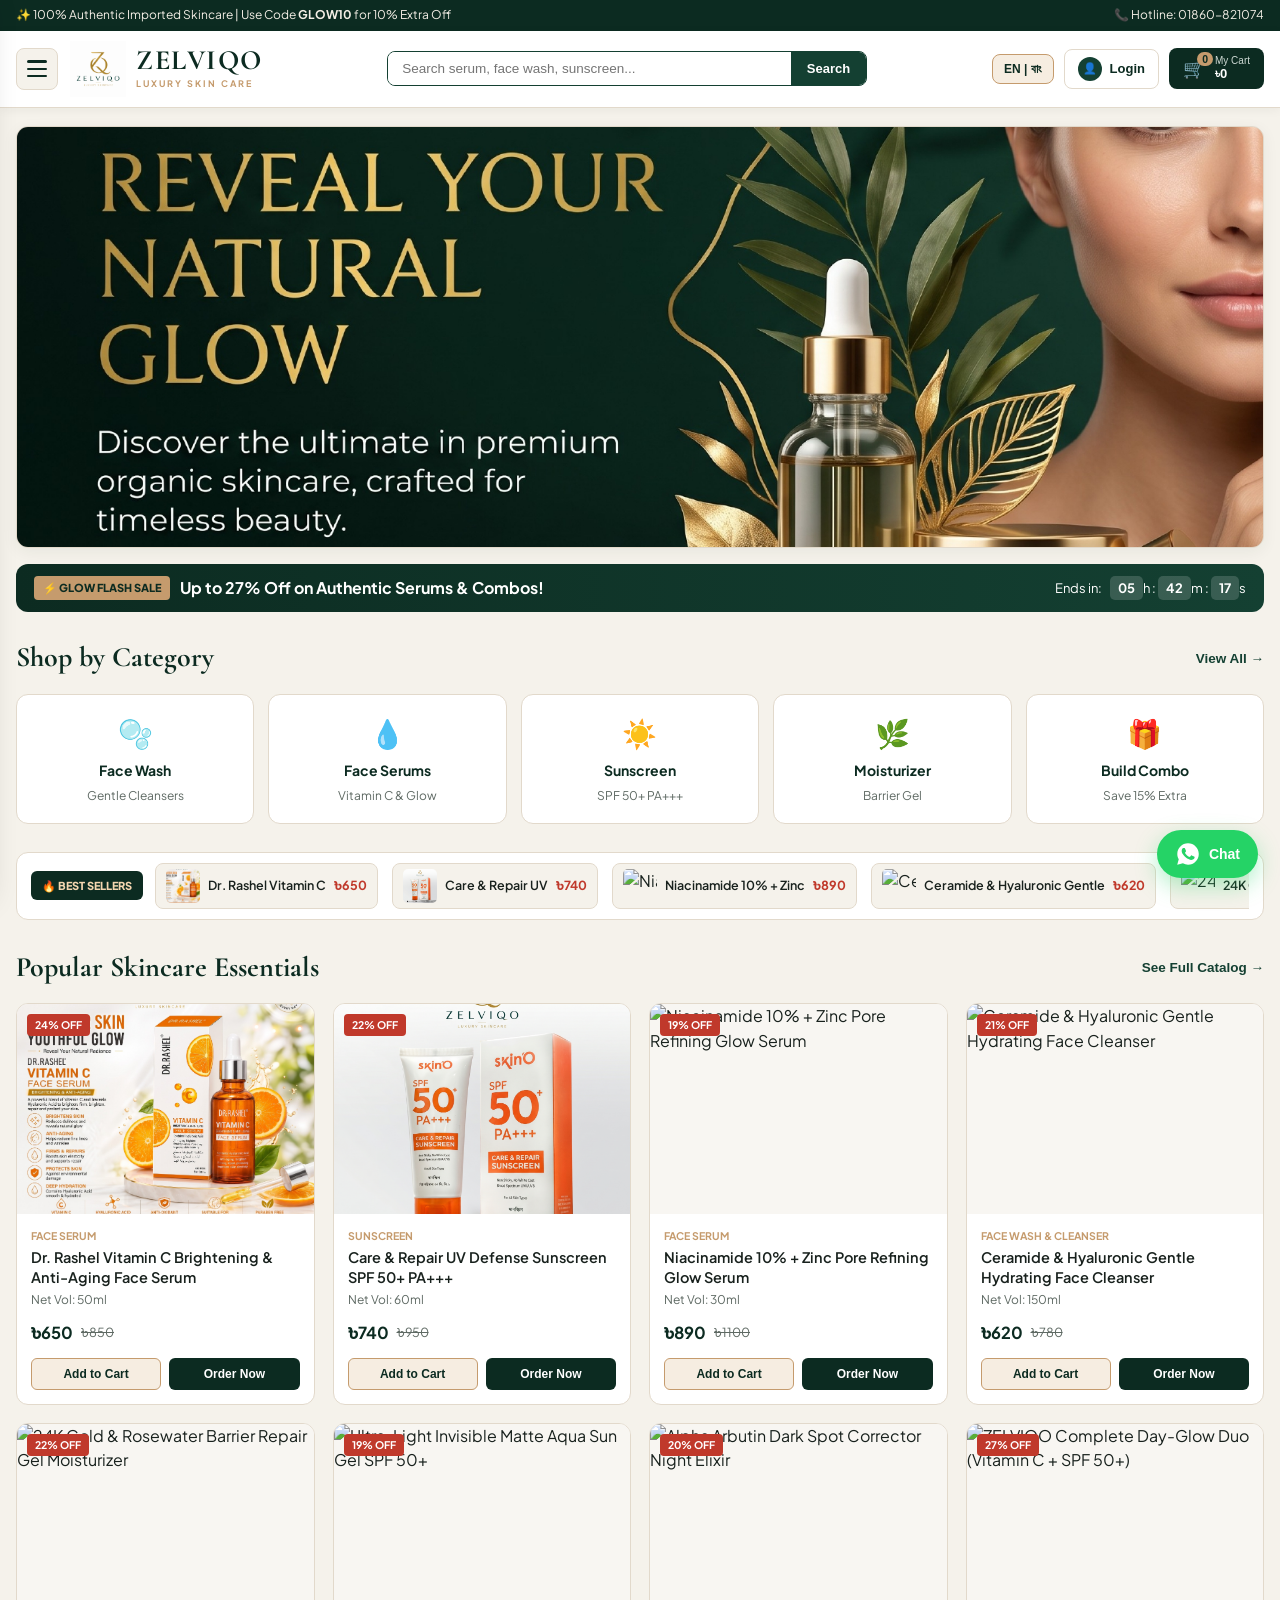
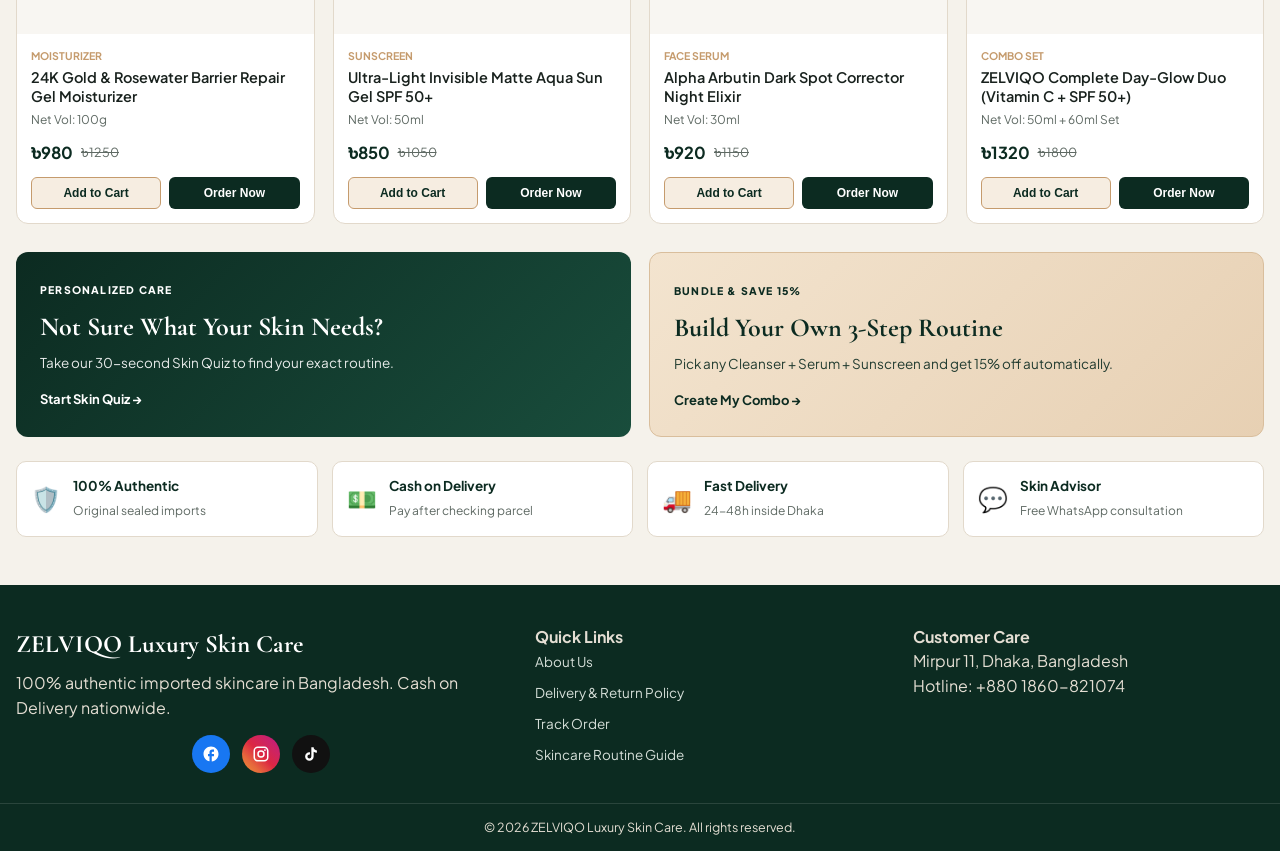
==== index.html @ b74c0030 "Update print statement from 'Hello' to 'Goodbye'" ====
<!DOCTYPE html>
<html lang="en">
<head>
  <meta charset="UTF-8" />
  <meta name="viewport" content="width=device-width, initial-scale=1.0" />
  <title>ZELVIQO Luxury Skin Care | Authentic Imported Skincare in Bangladesh</title>
  <link rel="preconnect" href="https://fonts.googleapis.com" />
  <link rel="preconnect" href="https://fonts.gstatic.com" crossorigin />
  <link href="https://fonts.googleapis.com/css2?family=Cormorant+Garamond:wght@600;700&family=Hind+Siliguri:wght@400;500;600;700&family=Plus+Jakarta+Sans:wght@400;500;600;700&display=swap" rel="stylesheet" />
  <link rel="stylesheet" href="style.css" />
</head>
<body>

  <!-- Top Utility Bar -->
  <div class="top-notice">
    <div class="container notice-flex">
      <span data-i18n="topNotice">✨ 100% Authentic Imported Skincare | Use Code <strong>GLOW10</strong> for 10% Extra Off</span>
      <span class="hide-mobile">📞 Hotline: 01860-821074</span>
    </div>
  </div>

  <!-- Sticky Header -->
  <header class="site-header">
    <div class="container header-inner">
      <div class="header-left-group">
        <!-- 3-Line Menu Trigger -->
        <button type="button" class="hamburger-btn" id="openMenuBtn" aria-label="Open Navigation Menu">
          <span></span>
          <span></span>
          <span></span>
        </button>

        <!-- Brand Logo -->
        <a href="#home" class="brand-logo" onclick="navigateTo('home')">
          <img src="logo.png" alt="ZELVIQO Logo" onerror="this.style.display='none'" />
          <div class="brand-text">
            <span class="brand-title">ZELVIQO</span>
            <span class="brand-sub">LUXURY SKIN CARE</span>
          </div>
        </a>
      </div>

      <!-- Smart Search Box -->
      <div class="search-wrapper">
        <div class="search-box">
          <input type="text" id="searchInput" placeholder="Search serum, face wash, sunscreen..." autocomplete="off" />
          <button type="button" id="searchBtn" data-i18n="searchBtn">Search</button>
        </div>
        <div class="search-dropdown" id="searchDropdown"></div>
      </div>

      <!-- Header Right Actions -->
      <div class="header-actions">
        <!-- Language Switcher (EN | বাং) -->
        <button type="button" class="lang-switch-btn" id="langToggleBtn" onclick="toggleLanguage()" title="Switch Language">
          <span id="langLabel">EN | বাং</span>
        </button>

        <!-- Member Account Button -->
        <button type="button" class="account-trigger hide-mobile" onclick="navigateTo('profile')">
          <span class="user-avatar" id="headerUserAvatar">👤</span>
          <span id="headerUserName">Login</span>
        </button>

        <!-- Professional My Cart Button -->
        <button type="button" class="bag-summary-btn" id="openCartBtn">
          <div class="bag-icon-wrap">
            <span>🛒</span>
            <span class="cart-badge" id="cartCount">0</span>
          </div>
          <div class="bag-price-wrap hide-mobile">
            <small data-i18n="myCart">My Cart</small>
            <strong id="headerBagTotal">৳0</strong>
          </div>
        </button>
      </div>
    </div>
  </header>

  <!-- Slide-Out 3-Line Navigation Drawer -->
  <div class="drawer-backdrop" id="menuBackdrop"></div>
  <aside class="nav-drawer" id="navDrawer" aria-hidden="true">
    <div class="nav-drawer-header">
      <div class="drawer-brand-info">
        <strong>ZELVIQO</strong>
        <small>LUXURY SKIN CARE</small>
      </div>
      <button type="button" class="close-btn" id="closeMenuBtn">&times;</button>
    </div>

    <div class="nav-drawer-body">
      <div class="drawer-section-label" data-i18n="menuMain">EXPLORE STORE</div>
      <ul class="drawer-nav-list">
        <li><button type="button" class="drawer-link active" data-nav="home" onclick="navigateTo('home')" data-i18n="navHome">🏠 Home</button></li>
        <li><button type="button" class="drawer-link" data-nav="all-products" onclick="navigateTo('category', 'all')" data-i18n="navAll">✨ All Skincare Products</button></li>
        <li><button type="button" class="drawer-link" data-nav="builder" onclick="navigateTo('builder')" data-i18n="navBuilder">🎁 Build Your Combo (15% Off)</button></li>
        <li><button type="button" class="drawer-link" data-nav="quiz" onclick="navigateTo('quiz')" data-i18n="navQuiz">🔬 Skin Type Quiz</button></li>
        <li><button type="button" class="drawer-link" data-nav="guide" onclick="navigateTo('guide')" data-i18n="navGuide">📖 Skincare Routine Guide</button></li>
      </ul>

      <div class="drawer-section-label" data-i18n="menuCats">SKINCARE CATEGORIES</div>
      <ul class="drawer-nav-list">
        <li><button type="button" class="drawer-link" data-nav="cleanser" onclick="navigateTo('category', 'cleanser')">🫧 Face Wash &amp; Cleanser</button></li>
        <li><button type="button" class="drawer-link" data-nav="serum" onclick="navigateTo('category', 'serum')">💧 Face Serums &amp; Treatments</button></li>
        <li><button type="button" class="drawer-link" data-nav="sunscreen" onclick="navigateTo('category', 'sunscreen')">☀️ Sunscreen SPF 50+ PA+++</button></li>
        <li><button type="button" class="drawer-link" data-nav="moisturizer" onclick="navigateTo('category', 'moisturizer')">🌿 Moisturizer &amp; Night Gel</button></li>
        <li><button type="button" class="drawer-link" data-nav="combo" onclick="navigateTo('category', 'combo')">🎀 Curated Combo Sets</button></li>
      </ul>

      <div class="drawer-section-label" data-i18n="menuSupport">PAGES &amp; SUPPORT</div>
      <ul class="drawer-nav-list">
        <li><button type="button" class="drawer-link" data-nav="profile" onclick="navigateTo('profile')" data-i18n="navProfile">👤 My Profile &amp; Orders</button></li>
        <li><button type="button" class="drawer-link" data-nav="track" onclick="navigateTo('track')" data-i18n="navTrack">🚚 Track Your Order</button></li>
        <li><button type="button" class="drawer-link" data-nav="about" onclick="navigateTo('about')" data-i18n="navAbout">🏛️ About Us</button></li>
        <li><button type="button" class="drawer-link" data-nav="policy" onclick="navigateTo('policy')" data-i18n="navPolicy">🛡️ Delivery &amp; Return Policy</button></li>
        <li><button type="button" class="drawer-link" data-nav="contact" onclick="navigateTo('contact')" data-i18n="navContact">📞 Contact Us</button></li>
      </ul>

      <!-- Official Social Media Links inside Drawer -->
      <div class="drawer-social-box">
        <span>Follow ZELVIQO</span>
        <div class="social-icon-row">
          <a href="https://www.facebook.com/" target="_blank" rel="noopener" aria-label="Facebook" class="soc-btn fb">
            <svg viewBox="0 0 24 24" width="18" height="18" fill="currentColor"><path d="M22 12c0-5.52-4.48-10-10-10S2 6.48 2 12c0 4.84 3.44 8.87 8 9.8V15H8v-3h2V9.5C10 7.57 11.57 6 13.5 6H16v3h-2c-.55 0-1 .45-1 1v2h3v3h-3v6.95c5.05-.5 9-4.76 9-9.95z"/></svg>
          </a>
          <a href="https://www.instagram.com/" target="_blank" rel="noopener" aria-label="Instagram" class="soc-btn ig">
            <svg viewBox="0 0 24 24" width="18" height="18" fill="currentColor"><path d="M7.8 2h8.4C19.4 2 22 4.6 22 7.8v8.4a5.8 5.8 0 0 1-5.8 5.8H7.8C4.6 22 2 19.4 2 16.2V7.8A5.8 5.8 0 0 1 7.8 2m-.2 2A3.6 3.6 0 0 0 4 7.6v8.8C4 18.39 5.61 20 7.6 20h8.8a3.6 3.6 0 0 0 3.6-3.6V7.6C20 5.61 18.39 4 16.4 4H7.6m9.65 1.5a1.25 1.25 0 0 1 1.25 1.25A1.25 1.25 0 0 1 17.25 8 1.25 1.25 0 0 1 16 6.75a1.25 1.25 0 0 1 1.25-1.25M12 7a5 5 0 0 1 5 5 5 5 0 0 1-5 5 5 5 0 0 1-5-5 5 5 0 0 1 5-5m0 2a3 3 0 0 0-3 3 3 3 0 0 0 3 3 3 3 0 0 0 3-3 3 3 0 0 0-3-3z"/></svg>
          </a>
          <a href="https://www.tiktok.com/" target="_blank" rel="noopener" aria-label="TikTok" class="soc-btn tt">
            <svg viewBox="0 0 24 24" width="18" height="18" fill="currentColor"><path d="M16.6 5.82s.51.5 0 0A4.278 4.278 0 0 1 15.54 3h-3.09v12.4a2.592 2.592 0 0 1-2.59 2.5c-1.42 0-2.6-1.16-2.6-2.6 0-1.72 1.66-3.01 3.37-2.48V9.66c-3.45-.46-6.47 2.22-6.47 5.64 0 3.33 2.76 5.7 5.69 5.7 3.14 0 5.69-2.55 5.69-5.7V9.01a7.35 7.35 0 0 0 4.3 1.38V7.3s-1.88.09-3.24-1.48z"/></svg>
          </a>
        </div>
      </div>
    </div>
  </aside>

  <!-- ==================== PAGE 1: HOME VIEW ==================== -->
  <div id="page-home" class="page-view active">
    <div class="container home-container">

      <!-- 100% Clean Hero Banner (No Text Overlay on Image) -->
      <section class="clean-hero-banner" onclick="navigateTo('category', 'all')" title="Click to Explore Collection">
        <img src="hero-banner.jpg" alt="ZELVIQO Luxury Skin Care Banner" />
      </section>

      <!-- Flash Sale Countdown Strip -->
      <section class="flash-sale-bar">
        <div class="flash-left">
          <span class="flash-badge">⚡ GLOW FLASH SALE</span>
          <strong data-i18n="flashText">Up to 27% Off on Authentic Serums &amp; Combos!</strong>
        </div>
        <div class="flash-timer">
          <span data-i18n="endsIn">Ends in:</span>
          <div class="timer-boxes">
            <span id="timerHours">05</span>h :
            <span id="timerMins">42</span>m :
            <span id="timerSecs">19</span>s
          </div>
        </div>
      </section>

      <!-- Visual Category Cards -->
      <section class="section-block">
        <div class="section-row-head">
          <h2 data-i18n="shopByCat">Shop by Category</h2>
          <button type="button" class="text-link-btn" onclick="navigateTo('category', 'all')" data-i18n="viewAll">View All &rarr;</button>
        </div>
        <div class="visual-cat-grid">
          <div class="v-cat-card" onclick="navigateTo('category', 'cleanser')">
            <div class="v-cat-icon">🫧</div>
            <strong>Face Wash</strong>
            <span>Gentle Cleansers</span>
          </div>
          <div class="v-cat-card" onclick="navigateTo('category', 'serum')">
            <div class="v-cat-icon">💧</div>
            <strong>Face Serums</strong>
            <span>Vitamin C &amp; Glow</span>
          </div>
          <div class="v-cat-card" onclick="navigateTo('category', 'sunscreen')">
            <div class="v-cat-icon">☀️</div>
            <strong>Sunscreen</strong>
            <span>SPF 50+ PA+++</span>
          </div>
          <div class="v-cat-card" onclick="navigateTo('category', 'moisturizer')">
            <div class="v-cat-icon">🌿</div>
            <strong>Moisturizer</strong>
            <span>Barrier Gel</span>
          </div>
          <div class="v-cat-card" onclick="navigateTo('builder')">
            <div class="v-cat-icon">🎁</div>
            <strong>Build Combo</strong>
            <span>Save 15% Extra</span>
          </div>
        </div>
      </section>

      <!-- Auto-Moving Trending Showcase -->
      <section class="trending-strip">
        <div class="trending-label">🔥 BEST SELLERS</div>
        <div class="marquee-wrapper">
          <div class="marquee-track" id="movingProductTrack"></div>
        </div>
      </section>

      <!-- Featured Products Grid -->
      <section class="section-block">
        <div class="section-row-head">
          <h2 data-i18n="popularTitle">Popular Skincare Essentials</h2>
          <button type="button" class="text-link-btn" onclick="navigateTo('category', 'all')" data-i18n="seeFullCatalog">See Full Catalog &rarr;</button>
        </div>
        <div class="product-grid" id="homeProductGrid"></div>
      </section>

      <!-- Interactive Routine & Quiz Promo Banners -->
      <section class="dual-feature-grid">
        <div class="feature-promo-card fp-emerald" onclick="navigateTo('quiz')">
          <span class="fp-tag">PERSONALIZED CARE</span>
          <h3>Not Sure What Your Skin Needs?</h3>
          <p>Take our 30-second Skin Quiz to find your exact routine.</p>
          <span class="fp-cta">Start Skin Quiz &rarr;</span>
        </div>
        <div class="feature-promo-card fp-gold" onclick="navigateTo('builder')">
          <span class="fp-tag">BUNDLE &amp; SAVE 15%</span>
          <h3>Build Your Own 3-Step Routine</h3>
          <p>Pick any Cleanser + Serum + Sunscreen and get 15% off automatically.</p>
          <span class="fp-cta">Create My Combo &rarr;</span>
        </div>
      </section>

      <!-- Trust Badges -->
      <section class="trust-strip-cards">
        <div class="trust-box">
          <span>🛡️</span>
          <div>
            <strong>100% Authentic</strong>
            <small>Original sealed imports</small>
          </div>
        </div>
        <div class="trust-box">
          <span>💵</span>
          <div>
            <strong>Cash on Delivery</strong>
            <small>Pay after checking parcel</small>
          </div>
        </div>
        <div class="trust-box">
          <span>🚚</span>
          <div>
            <strong>Fast Delivery</strong>
            <small>24-48h inside Dhaka</small>
          </div>
        </div>
        <div class="trust-box">
          <span>💬</span>
          <div>
            <strong>Skin Advisor</strong>
            <small>Free WhatsApp consultation</small>
          </div>
        </div>
      </section>

    </div>
  </div>

  <!-- ==================== PAGE 2: DEDICATED CATEGORY / SHOP PAGE ==================== -->
  <div id="page-category" class="page-view">
    <div class="container page-container">
      <div class="breadcrumb-bar">
        <button type="button" onclick="navigateTo('home')">Home</button>
        <span>/</span>
        <strong id="catBreadcrumbName">All Products</strong>
      </div>

      <div class="category-page-banner">
        <div>
          <span class="hero-pill">ZELVIQO COLLECTION</span>
          <h1 id="catPageTitle">All Skincare Products</h1>
          <p id="catPageDesc">Explore 100% authentic imported skincare curated for your daily routine.</p>
        </div>
        <div class="sort-box">
          <select id="catSortSelect" onchange="renderCategoryPageProducts()">
            <option value="featured">Sort: Featured</option>
            <option value="low-high">Price: Low to High</option>
            <option value="high-low">Price: High to Low</option>
          </select>
        </div>
      </div>

      <div class="cat-switch-strip">
        <button type="button" class="c-tab" data-cat="all" onclick="navigateTo('category', 'all')">All Products</button>
        <button type="button" class="c-tab" data-cat="cleanser" onclick="navigateTo('category', 'cleanser')">Face Wash &amp; Cleanser</button>
        <button type="button" class="c-tab" data-cat="serum" onclick="navigateTo('category', 'serum')">Face Serums</button>
        <button type="button" class="c-tab" data-cat="sunscreen" onclick="navigateTo('category', 'sunscreen')">Sunscreen SPF 50+</button>
        <button type="button" class="c-tab" data-cat="moisturizer" onclick="navigateTo('category', 'moisturizer')">Moisturizer</button>
        <button type="button" class="c-tab" data-cat="combo" onclick="navigateTo('category', 'combo')">Combo Sets</button>
      </div>

      <div class="product-grid" id="categoryProductGrid"></div>
    </div>
  </div>

  <!-- ==================== PAGE 3: FULL PRODUCT DETAIL & REVIEWS PAGE ==================== -->
  <div id="page-product" class="page-view">
    <div class="container page-container">
      <div class="breadcrumb-bar">
        <button type="button" onclick="navigateTo('home')">Home</button>
        <span>/</span>
        <button type="button" id="prodBreadcrumbCat">Category</button>
        <span>/</span>
        <strong id="prodBreadcrumbTitle">Product Details</strong>
      </div>

      <div id="fullProductDetailContainer"></div>
    </div>
  </div>

  <!-- ==================== PAGE 4: BUILD YOUR OWN COMBO (15% OFF) ==================== -->
  <div id="page-builder" class="page-view">
    <div class="container page-container">
      <div class="breadcrumb-bar">
        <button type="button" onclick="navigateTo('home')">Home</button>
        <span>/</span>
        <strong>Build Your Own Combo</strong>
      </div>

      <div class="page-card-box">
        <span class="hero-pill" style="color:var(--gold-accent);">BUNDLE &amp; SAVE 15%</span>
        <h1 style="font-family:'Cormorant Garamond', serif; font-size:34px; color:var(--emerald-dark); margin-bottom:6px;">Build Your Custom 3-Step Skincare Combo</h1>
        <p style="font-size:14px; color:var(--text-muted); margin-bottom:22px;">Select 1 Cleanser + 1 Serum + 1 Sunscreen below and get an instant <strong>15% Bundle Discount</strong>!</p>

        <div class="builder-grid">
          <div class="builder-step">
            <label>Step 1: Choose Face Wash / Cleanser</label>
            <select id="buildStep1" onchange="calculateCustomCombo()"></select>
          </div>
          <div class="builder-step">
            <label>Step 2: Choose Targeted Serum</label>
            <select id="buildStep2" onchange="calculateCustomCombo()"></select>
          </div>
          <div class="builder-step">
            <label>Step 3: Choose Sunscreen SPF 50+</label>
            <select id="buildStep3" onchange="calculateCustomCombo()"></select>
          </div>
        </div>

        <div class="builder-summary-bar">
          <div>
            <span>Regular Total: <del id="comboRegPrice">৳0</del></span>
            <h3 style="color:var(--emerald-dark); font-size:24px;">Combo Offer Price (15% OFF): <strong id="comboOfferPrice">৳0</strong></h3>
          </div>
          <button type="button" class="btn-primary" onclick="addCustomComboToCart()">Add All 3 to My Cart &rarr;</button>
        </div>
      </div>
    </div>
  </div>

  <!-- ==================== PAGE 5: SKIN TYPE QUIZ PAGE ==================== -->
  <div id="page-quiz" class="page-view">
    <div class="container page-container narrow-page">
      <div class="breadcrumb-bar">
        <button type="button" onclick="navigateTo('home')">Home</button>
        <span>/</span>
        <strong>Skin Type Quiz</strong>
      </div>

      <div class="page-card-box">
        <span class="hero-pill" style="color:var(--gold-accent);">FREE SKIN CONSULTATION</span>
        <h1 style="font-family:'Cormorant Garamond', serif; font-size:32px; color:var(--emerald-dark); margin-bottom:8px;">Find Your Ideal Skincare Routine</h1>
        <p style="font-size:14px; color:var(--text-muted); margin-bottom:18px;">Answer 2 quick questions to see dermatologist-inspired recommendations for your skin.</p>

        <div class="form-group">
          <label>1. What is your skin type?</label>
          <select id="quizSkinType">
            <option value="oily">Oily / Shiny T-Zone</option>
            <option value="dry">Dry / Flaky / Tight</option>
            <option value="combination">Combination / Normal</option>
            <option value="sensitive">Sensitive / Easily Irritated</option>
          </select>
        </div>

        <div class="form-group">
          <label>2. What is your main skin concern?</label>
          <select id="quizConcern">
            <option value="brightening">Dullness &amp; Uneven Skin Tone</option>
            <option value="acne">Acne, Pimples &amp; Large Pores</option>
            <option value="darkspot">Dark Spots &amp; Sun Tan</option>
            <option value="hydration">Dehydration &amp; Damaged Barrier</option>
          </select>
        </div>

        <button type="button" class="btn-primary full-width" onclick="generateQuizResult()">Show My Recommended Products</button>

        <div id="quizResultsArea" style="margin-top:24px;"></div>
      </div>
    </div>
  </div>

  <!-- ==================== PAGE 6: SKINCARE ROUTINE GUIDE PAGE ==================== -->
  <div id="page-guide" class="page-view">
    <div class="container page-container narrow-page">
      <div class="breadcrumb-bar">
        <button type="button" onclick="navigateTo('home')">Home</button>
        <span>/</span>
        <strong>Skincare Routine Guide</strong>
      </div>

      <div class="page-card-box">
        <h1 style="font-family:'Cormorant Garamond', serif; font-size:32px; color:var(--emerald-dark); margin-bottom:14px;">Daily Morning &amp; Night Skincare Guide</h1>

        <div class="guide-article">
          <h3>☀️ Morning Glow &amp; Sun Protection Routine (3 Steps)</h3>
          <p><strong>Step 1 — Cleanse:</strong> Wash your face with a gentle pH-balanced cleanser to remove overnight oil without drying your skin.</p>
          <p><strong>Step 2 — Treat:</strong> Apply 3–4 drops of <em>Vitamin C Serum</em> to brighten dullness and protect against pollution.</p>
          <p><strong>Step 3 — Protect:</strong> Finish with 2 fingers' worth of <em>SPF 50+ PA+++ Sunscreen</em> 15 minutes before going outside.</p>
          <button type="button" class="btn-add" style="margin-top:10px;" onclick="navigateTo('category', 'sunscreen')">Shop Sunscreens &amp; Serums &rarr;</button>
        </div>

        <hr style="border:none; border-top:1px solid var(--border-color); margin:20px 0;" />

        <div class="guide-article">
          <h3>🌙 Night Repair &amp; Hydration Routine (3 Steps)</h3>
          <p><strong>Step 1 — Deep Cleanse:</strong> Remove sunscreen, dust, and excess sebum thoroughly before bed.</p>
          <p><strong>Step 2 — Repair:</strong> Use <em>Niacinamide 10%</em> (for oily/acne skin) or <em>Alpha Arbutin</em> (for dark spots).</p>
          <p><strong>Step 3 — Lock Moisture:</strong> Seal everything with a cooling <em>Barrier Repair Gel Moisturizer</em> so skin heals overnight.</p>
          <button type="button" class="btn-add" style="margin-top:10px;" onclick="navigateTo('category', 'moisturizer')">Shop Night Moisturizers &rarr;</button>
        </div>
      </div>
    </div>
  </div>

  <!-- ==================== PAGE 7: ABOUT US PAGE ==================== -->
  <div id="page-about" class="page-view">
    <div class="container page-container narrow-page">
      <div class="breadcrumb-bar">
        <button type="button" onclick="navigateTo('home')">Home</button>
        <span>/</span>
        <strong>About Us</strong>
      </div>

      <div class="page-card-box">
        <span class="hero-pill" style="color:var(--gold-accent);">OUR STORY</span>
        <h1 style="font-family:'Cormorant Garamond', serif; font-size:34px; color:var(--emerald-dark); margin-bottom:12px;">About ZELVIQO Luxury Skin Care</h1>
        <p style="font-size:14.5px; color:var(--text-dark); margin-bottom:14px;">
          <strong>ZELVIQO Luxury Skin Care</strong> was founded in Dhaka, Bangladesh with a simple promise: to bring 100% authentic, sealed, and effective international skincare directly to your doorstep—without fake replicas or inflated prices.
        </p>
        <p style="font-size:14.5px; color:var(--text-muted); margin-bottom:18px;">
          Every serum, sunscreen, cleanser, and moisturizer in our store is carefully selected for South Asian weather and skin types. Whether you are fighting humidity, sun tan, or acne marks, ZELVIQO ensures safe ingredients and honest guidance.
        </p>

        <div class="contact-info-grid">
          <div class="info-tile">
            <strong>✅ 100% Original Products</strong>
            <p>Directly sourced and verified batch codes for complete peace of mind.</p>
          </div>
          <div class="info-tile">
            <strong>🚚 Nationwide Cash on Delivery</strong>
            <p>Check your parcel in front of the delivery rider before paying.</p>
          </div>
        </div>
      </div>
    </div>
  </div>

  <!-- ==================== PAGE 8: DELIVERY & RETURN POLICY PAGE ==================== -->
  <div id="page-policy" class="page-view">
    <div class="container page-container narrow-page">
      <div class="breadcrumb-bar">
        <button type="button" onclick="navigateTo('home')">Home</button>
        <span>/</span>
        <strong>Delivery &amp; Return Policy</strong>
      </div>

      <div class="page-card-box">
        <h1 style="font-family:'Cormorant Garamond', serif; font-size:32px; color:var(--emerald-dark); margin-bottom:14px;">Delivery &amp; Return Policy</h1>
        <div class="guide-article">
          <h3>🚚 Delivery Charges &amp; Timeframe</h3>
          <p>• <strong>Inside Dhaka City:</strong> ৳70 (Delivery within 24–48 hours).</p>
          <p>• <strong>Outside Dhaka:</strong> ৳130 (Delivery within 2–3 working days via Steadfast / Pathao Courier).</p>
          <p>• <strong>Free Home Delivery:</strong> Automatically applied on all orders of <strong>৳2,000 or more</strong>.</p>
        </div>
        <hr style="border:none; border-top:1px solid var(--border-color); margin:18px 0;" />
        <div class="guide-article">
          <h3>🔄 Easy 7-Day Return &amp; Exchange</h3>
          <p>• Please inspect your parcel in front of the delivery person upon arrival.</p>
          <p>• If you receive a damaged, leaked, or wrong product, contact our hotline (<strong>01860-821074</strong>) immediately for a free replacement.</p>
        </div>
      </div>
    </div>
  </div>

  <!-- ==================== PAGE 9: MY PROFILE & ORDER HISTORY ==================== -->
  <div id="page-profile" class="page-view">
    <div class="container page-container narrow-page">
      <div class="breadcrumb-bar">
        <button type="button" onclick="navigateTo('home')">Home</button>
        <span>/</span>
        <strong>My Profile</strong>
      </div>

      <!-- Auth Card -->
      <div id="profileAuthSection" class="page-card-box">
        <div class="auth-tabs">
          <button type="button" class="auth-tab-btn active" id="tabLoginBtn" onclick="switchAuthTab('login')">Member Login</button>
          <button type="button" class="auth-tab-btn" id="tabRegisterBtn" onclick="switchAuthTab('register')">Create Profile</button>
        </div>

        <form id="loginForm">
          <div class="form-group">
            <label for="loginPhone">Mobile Number *</label>
            <input type="tel" id="loginPhone" required placeholder="01XXXXXXXXX" />
          </div>
          <div class="form-group">
            <label for="loginPassword">Password *</label>
            <input type="password" id="loginPassword" required placeholder="Enter your password" />
          </div>
          <button type="submit" class="btn-primary full-width">Login to Profile</button>
        </form>

        <form id="registerForm" style="display: none;">
          <div class="form-group">
            <label for="regName">Full Name *</label>
            <input type="text" id="regName" required placeholder="Enter your full name" />
          </div>
          <div class="form-group">
            <label for="regPhone">Mobile Number *</label>
            <input type="tel" id="regPhone" required placeholder="01XXXXXXXXX" />
          </div>
          <div class="form-group">
            <label for="regAddress">Delivery Address *</label>
            <input type="text" id="regAddress" required placeholder="Mirpur 11, Dhaka" />
          </div>
          <div class="form-group">
            <label for="regPassword">Create Password *</label>
            <input type="password" id="regPassword" required placeholder="Create password" />
          </div>
          <button type="submit" class="btn-primary full-width">Create My Profile</button>
        </form>
      </div>

      <!-- Logged-In Dashboard -->
      <div id="profileDashboardSection" class="page-card-box" style="display: none;">
        <div class="profile-banner-card">
          <div class="profile-big-avatar" id="profileBigAvatar">Z</div>
          <div>
            <h2 id="profileDisplayName">Member Name</h2>
            <p id="profileDisplayPhone">01XXXXXXXXX</p>
            <span class="member-badge">ZELVIQO VIP Member</span>
          </div>
        </div>

        <div class="form-group">
          <label for="profileEditAddress">Saved Delivery Address</label>
          <div style="display:flex; gap:8px;">
            <input type="text" id="profileEditAddress" placeholder="Your delivery address" />
            <button type="button" class="btn-add" onclick="saveProfileAddress()">Save</button>
          </div>
        </div>

        <h3 style="font-size:16px; color:var(--emerald-dark); margin:18px 0 10px;">My Order History</h3>
        <div id="userOrderHistoryList" class="order-history-list"></div>

        <button type="button" class="btn-logout full-width" onclick="logoutUser()">Logout</button>
      </div>
    </div>
  </div>

  <!-- ==================== PAGE 10: TRACK ORDER PAGE ==================== -->
  <div id="page-track" class="page-view">
    <div class="container page-container narrow-page">
      <div class="breadcrumb-bar">
        <button type="button" onclick="navigateTo('home')">Home</button>
        <span>/</span>
        <strong>Track Order</strong>
      </div>

      <div class="page-card-box">
        <h2 style="font-family:'Cormorant Garamond', serif; font-size:30px; color:var(--emerald-dark); margin-bottom:6px;">Track Your ZELVIQO Parcel</h2>
        <p style="font-size:13.5px; color:var(--text-muted); margin-bottom:18px;">Enter your mobile number or Order ID to check live status.</p>

        <div class="form-group">
          <label for="trackInput">Mobile Number or Order ID</label>
          <div style="display:flex; gap:8px;">
            <input type="text" id="trackInput" placeholder="e.g. 01860821074 or 482910" />
            <button type="button" class="btn-primary" onclick="searchOrderTracking()">Track</button>
          </div>
        </div>

        <div id="trackResultBox" style="margin-top:16px;"></div>
      </div>
    </div>
  </div>

  <!-- ==================== PAGE 11: CONTACT US PAGE ==================== -->
  <div id="page-contact" class="page-view">
    <div class="container page-container narrow-page">
      <div class="breadcrumb-bar">
        <button type="button" onclick="navigateTo('home')">Home</button>
        <span>/</span>
        <strong>Contact Us</strong>
      </div>

      <div class="page-card-box">
        <h2 style="font-family:'Cormorant Garamond', serif; font-size:32px; color:var(--emerald-dark); margin-bottom:10px;">Contact ZELVIQO Luxury Skin Care</h2>
        <p style="font-size:14px; color:var(--text-muted); margin-bottom:18px;">Have questions about a product or your order? Reach out anytime.</p>

        <div class="contact-info-grid">
          <div class="info-tile">
            <strong>📍 Store Address</strong>
            <p>Mirpur 11, Dhaka, Bangladesh</p>
          </div>
          <div class="info-tile">
            <strong>📞 Phone &amp; WhatsApp</strong>
            <p>+880 1860-821074</p>
          </div>
        </div>

        <div style="margin-top:20px;">
          <a href="https://wa.me/8801860821074?text=Hello%20ZELVIQO!%20I%20want%20to%20know%20about%20your%20skincare%20products." target="_blank" rel="noopener" class="btn-primary full-width" style="text-align:center; display:block; text-decoration:none;">💬 Chat Directly on WhatsApp</a>
        </div>
      </div>
    </div>
  </div>

  <!-- Footer with Official Facebook, Instagram & TikTok Logos -->
  <footer class="site-footer">
    <div class="container footer-grid">
      <div>
        <h3 class="footer-brand">ZELVIQO Luxury Skin Care</h3>
        <p class="footer-desc">100% authentic imported skincare in Bangladesh. Cash on Delivery nationwide.</p>
        <div class="social-icon-row" style="margin-top:14px;">
          <a href="https://www.facebook.com/" target="_blank" rel="noopener" aria-label="Facebook" class="soc-btn fb">
            <svg viewBox="0 0 24 24" width="18" height="18" fill="currentColor"><path d="M22 12c0-5.52-4.48-10-10-10S2 6.48 2 12c0 4.84 3.44 8.87 8 9.8V15H8v-3h2V9.5C10 7.57 11.57 6 13.5 6H16v3h-2c-.55 0-1 .45-1 1v2h3v3h-3v6.95c5.05-.5 9-4.76 9-9.95z"/></svg>
          </a>
          <a href="https://www.instagram.com/" target="_blank" rel="noopener" aria-label="Instagram" class="soc-btn ig">
            <svg viewBox="0 0 24 24" width="18" height="18" fill="currentColor"><path d="M7.8 2h8.4C19.4 2 22 4.6 22 7.8v8.4a5.8 5.8 0 0 1-5.8 5.8H7.8C4.6 22 2 19.4 2 16.2V7.8A5.8 5.8 0 0 1 7.8 2m-.2 2A3.6 3.6 0 0 0 4 7.6v8.8C4 18.39 5.61 20 7.6 20h8.8a3.6 3.6 0 0 0 3.6-3.6V7.6C20 5.61 18.39 4 16.4 4H7.6m9.65 1.5a1.25 1.25 0 0 1 1.25 1.25A1.25 1.25 0 0 1 17.25 8 1.25 1.25 0 0 1 16 6.75a1.25 1.25 0 0 1 1.25-1.25M12 7a5 5 0 0 1 5 5 5 5 0 0 1-5 5 5 5 0 0 1-5-5 5 5 0 0 1 5-5m0 2a3 3 0 0 0-3 3 3 3 0 0 0 3 3 3 3 0 0 0 3-3 3 3 0 0 0-3-3z"/></svg>
          </a>
          <a href="https://www.tiktok.com/" target="_blank" rel="noopener" aria-label="TikTok" class="soc-btn tt">
            <svg viewBox="0 0 24 24" width="18" height="18" fill="currentColor"><path d="M16.6 5.82s.51.5 0 0A4.278 4.278 0 0 1 15.54 3h-3.09v12.4a2.592 2.592 0 0 1-2.59 2.5c-1.42 0-2.6-1.16-2.6-2.6 0-1.72 1.66-3.01 3.37-2.48V9.66c-3.45-.46-6.47 2.22-6.47 5.64 0 3.33 2.76 5.7 5.69 5.7 3.14 0 5.69-2.55 5.69-5.7V9.01a7.35 7.35 0 0 0 4.3 1.38V7.3s-1.88.09-3.24-1.48z"/></svg>
          </a>
        </div>
      </div>
      <div>
        <h4>Quick Links</h4>
        <ul class="footer-links">
          <li><a href="#about" onclick="navigateTo('about')">About Us</a></li>
          <li><a href="#policy" onclick="navigateTo('policy')">Delivery &amp; Return Policy</a></li>
          <li><a href="#track" onclick="navigateTo('track')">Track Order</a></li>
          <li><a href="#guide" onclick="navigateTo('guide')">Skincare Routine Guide</a></li>
        </ul>
      </div>
      <div>
        <h4>Customer Care</h4>
        <p>Mirpur 11, Dhaka, Bangladesh</p>
        <p>Hotline: +880 1860-821074</p>
      </div>
    </div>
    <div class="footer-bottom">
      <p>&copy; 2026 ZELVIQO Luxury Skin Care. All rights reserved.</p>
    </div>
  </footer>

  <!-- Live Social Proof Order Toast (Bottom Left) -->
  <div class="live-toast" id="liveOrderToast">
    <span class="toast-dot">✓</span>
    <div id="liveToastText">Sadia from Dhanmondi ordered Vitamin C Serum</div>
  </div>

  <!-- Smart Floating WhatsApp Skin Advisor Widget (Bottom Right) -->
  <div class="wa-chat-widget">
    <div class="wa-chat-box" id="waChatBox">
      <div class="wa-chat-head">
        <div>
          <strong>ZELVIQO Skin Advisor</strong>
          <small>● Online | Replies instantly</small>
        </div>
        <button type="button" onclick="toggleWaBox()">&times;</button>
      </div>
      <div class="wa-chat-body">
        <p class="wa-bot-msg">Assalamu Alaikum! 👋 How can we help your skin glow today?</p>
        <div class="wa-quick-btns">
          <button type="button" onclick="sendPresetWa('Hello ZELVIQO! Suggest best products for oily & acne skin.')">💧 Best for Oily/Acne Skin?</button>
          <button type="button" onclick="sendPresetWa('Hello ZELVIQO! What is the delivery charge and time?')">🚚 Delivery Charge &amp; Time?</button>
          <button type="button" onclick="sendPresetWa('Hello ZELVIQO! I want to confirm an order.')">🛍️ Order via WhatsApp</button>
        </div>
        <div class="wa-input-row">
          <input type="text" id="waCustomMsg" placeholder="Write your message..." />
          <button type="button" onclick="sendCustomWa()">Send</button>
        </div>
      </div>
    </div>

    <button type="button" class="wa-float-btn" onclick="toggleWaBox()" aria-label="Chat on WhatsApp">
      <svg viewBox="0 0 24 24" width="26" height="26" fill="#ffffff"><path d="M12.04 2C6.58 2 2.13 6.45 2.13 11.91c0 1.75.46 3.45 1.32 4.95L2.05 22l5.25-1.38c1.45.79 3.08 1.21 4.74 1.21 5.46 0 9.91-4.45 9.91-9.91C21.95 6.45 17.5 2 12.04 2m5.82 14.01c-.24.68-1.41 1.3-1.95 1.38-.5.08-1.14.11-1.84-.11-.43-.14-.98-.32-1.68-.62-2.94-1.27-4.86-4.24-5.01-4.44-.15-.2-1.2-1.59-1.2-3.04 0-1.45.76-2.16 1.03-2.46.27-.3.59-.37.79-.37.2 0 .39 0 .56.01.18.01.42-.07.66.5.24.59.83 2.02.9 2.17.07.15.12.32.02.52-.1.2-.15.32-.3.5-.15.17-.31.38-.44.51-.15.15-.3.31-.13.61.17.3.76 1.25 1.63 2.02 1.12 1 2.06 1.31 2.36 1.46.3.15.47.12.64-.07.17-.2.74-.86.94-1.16.2-.3.39-.25.66-.15.27.1 1.72.81 2.02.96.3.15.49.22.56.35.07.12.07.72-.17 1.4z"/></svg>
      <span class="wa-btn-text">Chat</span>
    </button>
  </div>

  <!-- Mobile App-Style Bottom Bar -->
  <nav class="mobile-bottom-nav" aria-label="Mobile Navigation">
    <button type="button" class="b-nav-item active" data-bnav="home" onclick="navigateTo('home')">
      <span>🏠</span>
      <small>Home</small>
    </button>
    <button type="button" class="b-nav-item" data-bnav="menu" onclick="openMenuDrawer()">
      <span>☰</span>
      <small>Menu</small>
    </button>
    <button type="button" class="b-nav-item" data-bnav="shop" onclick="navigateTo('category', 'all')">
      <span>✨</span>
      <small>Shop</small>
    </button>
    <button type="button" class="b-nav-item" data-bnav="bag" onclick="openCartDrawer()">
      <span>🛒</span>
      <small>My Cart (<b id="bottomCartCount">0</b>)</small>
    </button>
    <button type="button" class="b-nav-item" data-bnav="profile" onclick="navigateTo('profile')">
      <span>👤</span>
      <small>Profile</small>
    </button>
  </nav>

  <!-- Professional "My Cart" Drawer with Live Delivery Charge Calculator -->
  <div class="drawer-backdrop" id="drawerBackdrop"></div>
  <aside class="cart-drawer" id="cartDrawer" aria-hidden="true">
    <div class="drawer-header">
      <h3 data-i18n="myCart">My Cart</h3>
      <button type="button" class="close-btn" id="closeCartBtn">&times;</button>
    </div>

    <div class="free-ship-box">
      <p id="freeShipText">Add <strong>৳2,000</strong> more for FREE Delivery!</p>
      <div class="progress-track">
        <div class="progress-fill" id="freeShipProgress" style="width: 0%;"></div>
      </div>
    </div>

    <div class="drawer-body" id="cartItemsContainer">
      <p class="empty-msg">Your cart is currently empty.</p>
    </div>

    <!-- Live Delivery Zone & Total Breakdown inside My Cart -->
    <div class="drawer-footer">
      <div class="cart-zone-selector">
        <label>Select Delivery Area:</label>
        <div class="zone-radio-group">
          <button type="button" class="zone-btn active" id="zoneDhakaBtn" onclick="setCartDeliveryZone(70)">Inside Dhaka (৳70)</button>
          <button type="button" class="zone-btn" id="zoneOutsideBtn" onclick="setCartDeliveryZone(130)">Outside Dhaka (৳130)</button>
        </div>
      </div>

      <div class="summary-row">
        <span>Products Subtotal:</span>
        <strong id="cartSubtotal">৳0</strong>
      </div>
      <div class="summary-row">
        <span>Delivery Charge:</span>
        <strong id="cartDeliveryFee">৳70</strong>
      </div>
      <div class="summary-row cart-grand-row">
        <span>Total Payable:</span>
        <strong id="cartGrandTotal">৳0</strong>
      </div>
      <button type="button" class="btn-primary full-width" id="proceedCheckoutBtn">Confirm Order (Cash on Delivery)</button>
    </div>
  </aside>

  <!-- Fast 10-Second Checkout Modal -->
  <div class="modal-backdrop" id="checkoutModal">
    <div class="modal-card">
      <div class="modal-header">
        <h3>Complete Cash on Delivery Order</h3>
        <button type="button" class="close-btn" id="closeModalBtn">&times;</button>
      </div>

      <form id="codOrderForm" class="checkout-form">
        <div class="form-group">
          <label for="custName">Full Name *</label>
          <input type="text" id="custName" required placeholder="Enter your full name" />
        </div>

        <div class="form-group">
          <label for="custPhone">Mobile Number *</label>
          <input type="tel" id="custPhone" required placeholder="01XXXXXXXXX" />
        </div>

        <div class="form-group">
          <label for="deliveryArea">Delivery Zone *</label>
          <select id="deliveryArea">
            <option value="70">Inside Dhaka City (৳70)</option>
            <option value="130">Outside Dhaka (৳130)</option>
          </select>
        </div>

        <div class="form-group">
          <label for="custAddress">Full Delivery Address *</label>
          <textarea id="custAddress" rows="2" required placeholder="House, Road, Area, District"></textarea>
        </div>

        <div class="form-group">
          <label for="couponInput">Promo Code (Try: GLOW10)</label>
          <div style="display:flex; gap:8px;">
            <input type="text" id="couponInput" placeholder="Enter coupon code" />
            <button type="button" class="btn-add" onclick="applyCoupon()">Apply</button>
          </div>
          <small id="couponStatusMsg" style="display:block; margin-top:4px;"></small>
        </div>

        <div class="order-box">
          <div class="summary-row">
            <span>Products Total:</span>
            <span id="modalSubtotal">৳0</span>
          </div>
          <div class="summary-row" id="discountSummaryRow" style="display:none; color:#157347;">
            <span>Promo Discount (10%):</span>
            <span id="modalDiscount">-৳0</span>
          </div>
          <div class="summary-row">
            <span>Delivery Charge:</span>
            <span id="modalShipping">৳70</span>
          </div>
          <div class="summary-row total-line">
            <span>Total Payable (COD):</span>
            <strong id="modalGrandTotal">৳0</strong>
          </div>
        </div>

        <button type="submit" class="btn-primary full-width">Place Order Now</button>
      </form>
    </div>
  </div>

  <!-- Official Digital Order Invoice / Receipt Modal -->
  <div class="modal-backdrop" id="invoiceModal">
    <div class="modal-card">
      <div class="modal-header" style="background:var(--emerald-dark); color:#fff;">
        <h3>✅ Order Confirmed!</h3>
        <button type="button" class="close-btn" style="color:#fff;" onclick="document.getElementById('invoiceModal').classList.remove('open')">&times;</button>
      </div>
      <div class="checkout-form" id="invoiceReceiptBody"></div>
    </div>
  </div>

  <script src="script.js"></script>
</body>
</html>
---- style.css ----
:root {
  --emerald-dark: #0c2b21;
  --emerald-main: #144032;
  --emerald-soft: #e6f0ec;
  --gold-accent: #c59b6d;
  --gold-light: #f6ede1;
  --bg-page: #f5f2eb;
  --bg-white: #ffffff;
  --text-dark: #18211d;
  --text-muted: #5e6963;
  --border-color: #e2d9cb;
  --red-sale: #c0392b;
  --radius-md: 12px;
  --radius-sm: 8px;
  --shadow-card: 0 4px 16px rgba(12, 43, 33, 0.06);
}

* {
  box-sizing: border-box;
  margin: 0;
  padding: 0;
}

body {
  font-family: 'Plus Jakarta Sans', 'Hind Siliguri', sans-serif;
  background-color: var(--bg-page);
  color: var(--text-dark);
  line-height: 1.55;
}

.container {
  max-width: 1280px;
  margin: 0 auto;
  padding: 0 16px;
}

/* Top Notice Bar */
.top-notice {
  background: var(--emerald-dark);
  color: #f4efe6;
  font-size: 12px;
  padding: 6px 0;
}

.notice-flex {
  display: flex;
  justify-content: space-between;
  align-items: center;
}

/* Sticky Header */
.site-header {
  position: sticky;
  top: 0;
  z-index: 900;
  background: var(--bg-white);
  border-bottom: 1px solid var(--border-color);
  box-shadow: 0 2px 10px rgba(12, 43, 33, 0.05);
}

.header-inner {
  display: flex;
  align-items: center;
  justify-content: space-between;
  gap: 14px;
  padding-top: 10px;
  padding-bottom: 10px;
}

.header-left-group {
  display: flex;
  align-items: center;
  gap: 12px;
  flex-shrink: 0;
}

.hamburger-btn {
  width: 42px;
  height: 42px;
  border-radius: 8px;
  border: 1px solid var(--border-color);
  background: var(--bg-page);
  display: flex;
  flex-direction: column;
  justify-content: center;
  align-items: center;
  gap: 5px;
  cursor: pointer;
}

.hamburger-btn span {
  display: block;
  width: 20px;
  height: 2.2px;
  background: var(--emerald-dark);
  border-radius: 2px;
}

.brand-logo {
  display: flex;
  align-items: center;
  gap: 10px;
  text-decoration: none;
}

.brand-logo img {
  height: 56px;
  width: auto;
  object-fit: contain;
}

.brand-text {
  display: flex;
  flex-direction: column;
}

.brand-title {
  font-family: 'Cormorant Garamond', serif;
  font-size: 28px;
  font-weight: 700;
  color: var(--emerald-dark);
  line-height: 1;
  letter-spacing: 1.5px;
}

.brand-sub {
  font-size: 9px;
  letter-spacing: 2px;
  color: var(--gold-accent);
  font-weight: 700;
  margin-top: 3px;
}

/* Search Box */
.search-wrapper {
  position: relative;
  flex: 1;
  max-width: 480px;
}

.search-box {
  display: flex;
  border: 1.5px solid var(--emerald-main);
  border-radius: 8px;
  overflow: hidden;
  background: #fff;
}

.search-box input {
  flex: 1;
  border: none;
  padding: 9px 14px;
  font-size: 13.5px;
  outline: none;
}

.search-box button {
  background: var(--emerald-main);
  color: #fff;
  border: none;
  padding: 0 16px;
  font-weight: 600;
  font-size: 13px;
  cursor: pointer;
}

.search-dropdown {
  position: absolute;
  top: 105%;
  left: 0;
  right: 0;
  background: #fff;
  border: 1px solid var(--border-color);
  border-radius: 8px;
  box-shadow: 0 12px 28px rgba(0, 0, 0, 0.14);
  display: none;
  z-index: 950;
  max-height: 300px;
  overflow-y: auto;
}

.search-dropdown.open {
  display: block;
}

.search-hit {
  display: flex;
  align-items: center;
  gap: 10px;
  padding: 9px 12px;
  border-bottom: 1px solid var(--border-color);
  cursor: pointer;
}

.search-hit img {
  width: 40px;
  height: 40px;
  object-fit: cover;
  border-radius: 6px;
}

/* Header Actions */
.header-actions {
  display: flex;
  align-items: center;
  gap: 10px;
  flex-shrink: 0;
}

.lang-switch-btn {
  background: var(--gold-light);
  border: 1px solid var(--gold-accent);
  color: var(--emerald-dark);
  padding: 7px 11px;
  border-radius: 8px;
  font-size: 12px;
  font-weight: 700;
  cursor: pointer;
}

.account-trigger {
  display: flex;
  align-items: center;
  gap: 8px;
  background: #fff;
  border: 1px solid var(--border-color);
  color: var(--emerald-dark);
  padding: 7px 13px;
  border-radius: 8px;
  font-size: 13px;
  font-weight: 600;
  cursor: pointer;
}

.user-avatar {
  width: 24px;
  height: 24px;
  border-radius: 50%;
  background: var(--emerald-main);
  color: #fff;
  font-size: 11px;
  display: inline-flex;
  align-items: center;
  justify-content: center;
}

.bag-summary-btn {
  display: flex;
  align-items: center;
  gap: 10px;
  background: var(--emerald-dark);
  color: #fff;
  border: none;
  padding: 7px 14px;
  border-radius: 8px;
  cursor: pointer;
  text-align: left;
}

.bag-icon-wrap {
  position: relative;
  font-size: 18px;
}

.cart-badge {
  position: absolute;
  top: -6px;
  right: -8px;
  background: var(--gold-accent);
  color: var(--emerald-dark);
  font-size: 10.5px;
  font-weight: 800;
  padding: 1px 5px;
  border-radius: 10px;
}

.bag-price-wrap small {
  display: block;
  font-size: 10px;
  color: #cdd8d3;
  line-height: 1.1;
}

.bag-price-wrap strong {
  font-size: 13px;
  color: #fff;
}

/* Slide-Out 3-Line Navigation Drawer */
.nav-drawer {
  position: fixed;
  top: 0;
  left: -320px;
  width: 300px;
  max-width: 85vw;
  height: 100vh;
  background: #fff;
  z-index: 1100;
  display: flex;
  flex-direction: column;
  transition: left 0.28s ease;
  box-shadow: 8px 0 28px rgba(0, 0, 0, 0.16);
}

.nav-drawer.open {
  left: 0;
}

.nav-drawer-header {
  background: var(--emerald-dark);
  color: #fff;
  padding: 18px 20px;
  display: flex;
  justify-content: space-between;
  align-items: center;
}

.drawer-brand-info strong {
  display: block;
  font-family: 'Cormorant Garamond', serif;
  font-size: 24px;
  letter-spacing: 1px;
}

.drawer-brand-info small {
  color: var(--gold-accent);
  font-size: 10px;
  letter-spacing: 1.5px;
}

.nav-drawer-header .close-btn {
  color: #fff;
}

.nav-drawer-body {
  flex: 1;
  overflow-y: auto;
  padding: 14px;
}

.drawer-section-label {
  font-size: 10.5px;
  font-weight: 800;
  letter-spacing: 1.2px;
  color: var(--text-muted);
  margin: 14px 8px 6px;
}

.drawer-nav-list {
  list-style: none;
  display: flex;
  flex-direction: column;
  gap: 3px;
}

.drawer-link {
  width: 100%;
  text-align: left;
  background: transparent;
  border: none;
  padding: 10px 12px;
  border-radius: 8px;
  font-size: 13.5px;
  font-weight: 600;
  color: var(--text-dark);
  cursor: pointer;
}

.drawer-link:hover,
.drawer-link.active {
  background: var(--emerald-soft);
  color: var(--emerald-dark);
}

.drawer-social-box {
  margin-top: 20px;
  padding: 14px;
  background: var(--bg-page);
  border-radius: 10px;
  text-align: center;
}

.drawer-social-box span {
  display: block;
  font-size: 12px;
  font-weight: 700;
  color: var(--emerald-dark);
  margin-bottom: 10px;
}

.social-icon-row {
  display: flex;
  justify-content: center;
  gap: 12px;
}

.soc-btn {
  width: 38px;
  height: 38px;
  border-radius: 50%;
  display: inline-flex;
  align-items: center;
  justify-content: center;
  color: #fff;
  text-decoration: none;
  transition: transform 0.2s;
}

.soc-btn:hover {
  transform: scale(1.1);
}

.soc-btn.fb { background: #1877f2; }
.soc-btn.ig { background: linear-gradient(45deg, #f09433, #e6683c, #dc2743, #cc2366, #bc1888); }
.soc-btn.tt { background: #111111; }

/* Multi-Page Views */
.page-view {
  display: none;
  min-height: 75vh;
}

.page-view.active {
  display: block;
}

.home-container {
  padding-top: 18px;
  padding-bottom: 48px;
}

.page-container {
  padding-top: 20px;
  padding-bottom: 50px;
}

.narrow-page {
  max-width: 820px;
}

/* 100% Clean Hero Banner (No Text Overlay) */
.clean-hero-banner {
  width: 100%;
  border-radius: var(--radius-md);
  overflow: hidden;
  box-shadow: var(--shadow-card);
  border: 1px solid var(--border-color);
  margin-bottom: 16px;
  cursor: pointer;
  background: #eae2d5;
}

.clean-hero-banner img {
  width: 100%;
  max-height: 420px;
  object-fit: cover;
  display: block;
}

/* Flash Sale Countdown Bar */
.flash-sale-bar {
  background: linear-gradient(90deg, var(--emerald-dark) 0%, var(--emerald-main) 100%);
  color: #fff;
  padding: 12px 18px;
  border-radius: var(--radius-md);
  display: flex;
  justify-content: space-between;
  align-items: center;
  flex-wrap: wrap;
  gap: 10px;
  margin-bottom: 24px;
}

.flash-left {
  display: flex;
  align-items: center;
  gap: 10px;
  flex-wrap: wrap;
}

.flash-badge {
  background: var(--gold-accent);
  color: var(--emerald-dark);
  font-size: 11px;
  font-weight: 800;
  padding: 3px 9px;
  border-radius: 4px;
}

.flash-timer {
  display: flex;
  align-items: center;
  gap: 8px;
  font-size: 13px;
}

.timer-boxes span {
  background: rgba(255, 255, 255, 0.16);
  padding: 4px 8px;
  border-radius: 5px;
  font-weight: 700;
}

/* Visual Categories */
.section-block {
  margin-bottom: 28px;
}

.section-row-head {
  display: flex;
  justify-content: space-between;
  align-items: center;
  margin-bottom: 14px;
}

.section-row-head h2 {
  font-family: 'Cormorant Garamond', serif;
  font-size: 28px;
  color: var(--emerald-dark);
}

.text-link-btn {
  background: none;
  border: none;
  color: var(--emerald-main);
  font-weight: 700;
  font-size: 13.5px;
  cursor: pointer;
}

.visual-cat-grid {
  display: grid;
  grid-template-columns: repeat(5, 1fr);
  gap: 14px;
}

.v-cat-card {
  background: var(--bg-white);
  border: 1px solid var(--border-color);
  border-radius: var(--radius-md);
  padding: 16px 12px;
  text-align: center;
  cursor: pointer;
  transition: transform 0.2s, border-color 0.2s;
}

.v-cat-card:hover {
  transform: translateY(-3px);
  border-color: var(--gold-accent);
}

.v-cat-icon {
  font-size: 28px;
  margin-bottom: 6px;
}

.v-cat-card strong {
  display: block;
  font-size: 14px;
  color: var(--emerald-dark);
}

.v-cat-card span {
  font-size: 12px;
  color: var(--text-muted);
}

/* Trending Strip */
.trending-strip {
  background: var(--bg-white);
  border: 1px solid var(--border-color);
  border-radius: var(--radius-md);
  padding: 10px 14px;
  display: flex;
  align-items: center;
  gap: 12px;
  margin-bottom: 26px;
  overflow: hidden;
}

.trending-label {
  background: var(--emerald-dark);
  color: #f4d6b0;
  font-size: 11px;
  font-weight: 800;
  padding: 6px 11px;
  border-radius: 6px;
  white-space: nowrap;
}

.marquee-wrapper {
  overflow: hidden;
  flex: 1;
}

.marquee-track {
  display: flex;
  gap: 14px;
  width: max-content;
  animation: marqueeMove 28s linear infinite;
}

@keyframes marqueeMove {
  0% { transform: translateX(0); }
  100% { transform: translateX(-50%); }
}

.marquee-chip {
  display: flex;
  align-items: center;
  gap: 8px;
  background: var(--bg-page);
  border: 1px solid var(--border-color);
  padding: 5px 10px;
  border-radius: 8px;
  cursor: pointer;
  white-space: nowrap;
}

.marquee-chip img {
  width: 34px;
  height: 34px;
  border-radius: 5px;
  object-fit: cover;
}

.marquee-chip span {
  font-size: 12.5px;
  font-weight: 600;
}

.marquee-chip strong {
  font-size: 12.5px;
  color: var(--red-sale);
}

/* Product Grid & Cards */
.product-grid {
  display: grid;
  grid-template-columns: repeat(4, 1fr);
  gap: 18px;
}

.product-card {
  background: var(--bg-white);
  border: 1px solid var(--border-color);
  border-radius: var(--radius-md);
  overflow: hidden;
  display: flex;
  flex-direction: column;
  transition: transform 0.2s, box-shadow 0.2s;
}

.product-card:hover {
  transform: translateY(-3px);
  box-shadow: 0 10px 22px rgba(12, 43, 33, 0.09);
}

.card-media {
  position: relative;
  height: 210px;
  background: #f8f6f2;
  cursor: pointer;
}

.card-media img {
  width: 100%;
  height: 100%;
  object-fit: cover;
}

.discount-tag {
  position: absolute;
  top: 10px;
  left: 10px;
  background: var(--red-sale);
  color: #fff;
  font-size: 10.5px;
  font-weight: 700;
  padding: 3px 8px;
  border-radius: 4px;
}

.card-body {
  padding: 14px;
  display: flex;
  flex-direction: column;
  flex: 1;
}

.card-cat {
  font-size: 10.5px;
  font-weight: 700;
  text-transform: uppercase;
  color: var(--gold-accent);
}

.card-title {
  font-size: 14.5px;
  font-weight: 600;
  color: var(--text-dark);
  margin: 4px 0;
  line-height: 1.35;
  cursor: pointer;
}

.card-title:hover {
  color: var(--emerald-main);
}

.card-volume {
  font-size: 12px;
  color: var(--text-muted);
  margin-bottom: 10px;
}

.price-row {
  display: flex;
  align-items: center;
  gap: 8px;
  margin-top: auto;
  margin-bottom: 12px;
}

.price-now {
  font-size: 16.5px;
  font-weight: 700;
  color: var(--emerald-dark);
}

.price-old {
  font-size: 12.5px;
  color: var(--text-muted);
  text-decoration: line-through;
}

.card-btn-pair {
  display: grid;
  grid-template-columns: 1fr 1fr;
  gap: 8px;
}

.btn-card-cart {
  background: var(--gold-light);
  color: var(--emerald-dark);
  border: 1px solid var(--gold-accent);
  padding: 8px;
  border-radius: 6px;
  font-size: 12px;
  font-weight: 700;
  cursor: pointer;
}

.btn-card-order {
  background: var(--emerald-dark);
  color: #fff;
  border: none;
  padding: 8px;
  border-radius: 6px;
  font-size: 12px;
  font-weight: 700;
  cursor: pointer;
}

/* Dual Promo Cards & Trust Boxes */
.dual-feature-grid {
  display: grid;
  grid-template-columns: 1fr 1fr;
  gap: 18px;
  margin-bottom: 24px;
}

.feature-promo-card {
  padding: 24px;
  border-radius: var(--radius-md);
  cursor: pointer;
  transition: transform 0.2s;
}

.feature-promo-card:hover {
  transform: translateY(-2px);
}

.fp-emerald {
  background: linear-gradient(135deg, #0c2b21 0%, #194d3c 100%);
  color: #fff;
}

.fp-gold {
  background: linear-gradient(135deg, #f3e4cf 0%, #e7d0b3 100%);
  color: var(--emerald-dark);
  border: 1px solid #d9be9c;
}

.fp-tag {
  font-size: 10.5px;
  font-weight: 800;
  letter-spacing: 1.2px;
}

.feature-promo-card h3 {
  font-family: 'Cormorant Garamond', serif;
  font-size: 26px;
  margin: 6px 0;
}

.feature-promo-card p {
  font-size: 13.5px;
  margin-bottom: 12px;
  opacity: 0.9;
}

.fp-cta {
  font-size: 13px;
  font-weight: 700;
}

.trust-strip-cards {
  display: grid;
  grid-template-columns: repeat(4, 1fr);
  gap: 14px;
}

.trust-box {
  background: #fff;
  border: 1px solid var(--border-color);
  border-radius: 10px;
  padding: 14px;
  display: flex;
  align-items: center;
  gap: 12px;
}

.trust-box span {
  font-size: 24px;
}

.trust-box strong {
  display: block;
  font-size: 13.5px;
  color: var(--emerald-dark);
}

.trust-box small {
  font-size: 12px;
  color: var(--text-muted);
}

/* Breadcrumb & Sub-pages */
.breadcrumb-bar {
  display: flex;
  align-items: center;
  flex-wrap: wrap;
  gap: 8px;
  font-size: 13px;
  color: var(--text-muted);
  margin-bottom: 16px;
}

.breadcrumb-bar button {
  background: none;
  border: none;
  color: var(--emerald-main);
  font-weight: 600;
  cursor: pointer;
}

.category-page-banner {
  background: linear-gradient(135deg, var(--emerald-dark) 0%, var(--emerald-main) 100%);
  color: #fff;
  padding: 24px;
  border-radius: var(--radius-md);
  display: flex;
  justify-content: space-between;
  align-items: center;
  flex-wrap: wrap;
  gap: 14px;
  margin-bottom: 16px;
}

.category-page-banner h1 {
  font-family: 'Cormorant Garamond', serif;
  font-size: 34px;
}

.hero-pill {
  font-size: 10.5px;
  font-weight: 700;
  letter-spacing: 1.5px;
  color: #f3d4ae;
}

.sort-box select {
  padding: 8px 12px;
  border-radius: 6px;
  border: none;
  font-family: inherit;
}

.cat-switch-strip {
  display: flex;
  gap: 8px;
  overflow-x: auto;
  margin-bottom: 20px;
}

.c-tab {
  background: #fff;
  border: 1px solid var(--border-color);
  padding: 8px 16px;
  border-radius: 20px;
  font-size: 13px;
  font-weight: 600;
  cursor: pointer;
  white-space: nowrap;
}

.c-tab.active {
  background: var(--emerald-dark);
  color: #fff;
}

/* Full Product Page & Reviews */
.full-product-card,
.page-card-box {
  background: #fff;
  border: 1px solid var(--border-color);
  border-radius: var(--radius-md);
  padding: 24px;
  box-shadow: var(--shadow-card);
}

.full-product-grid {
  display: grid;
  grid-template-columns: 1fr 1.2fr;
  gap: 30px;
}

.full-prod-img img {
  width: 100%;
  height: 390px;
  object-fit: cover;
  border-radius: 10px;
  border: 1px solid var(--border-color);
}

.full-prod-info h1 {
  font-family: 'Cormorant Garamond', serif;
  font-size: 34px;
  color: var(--emerald-dark);
  margin: 6px 0 10px;
}

.detail-meta {
  display: flex;
  flex-wrap: wrap;
  gap: 8px;
  font-size: 12px;
  margin-bottom: 14px;
}

.detail-meta span {
  background: var(--bg-page);
  padding: 4px 10px;
  border-radius: 6px;
  border: 1px solid var(--border-color);
}

.detail-price-box {
  display: flex;
  align-items: center;
  gap: 12px;
  padding-bottom: 14px;
  margin-bottom: 14px;
  border-bottom: 1px solid var(--border-color);
}

.detail-price-now {
  font-size: 26px;
  font-weight: 700;
  color: var(--emerald-dark);
}

.detail-tabs-bar {
  display: flex;
  gap: 8px;
  border-bottom: 1px solid var(--border-color);
  margin-bottom: 14px;
}

.d-tab-btn {
  background: none;
  border: none;
  border-bottom: 2px solid transparent;
  padding: 8px 12px;
  font-weight: 700;
  font-size: 13px;
  color: var(--text-muted);
  cursor: pointer;
}

.d-tab-btn.active {
  color: var(--emerald-dark);
  border-bottom-color: var(--emerald-dark);
}

.detail-tab-panel {
  font-size: 14px;
  margin-bottom: 18px;
}

.reviews-box {
  margin-top: 26px;
  padding-top: 20px;
  border-top: 1px solid var(--border-color);
}

.review-item {
  background: var(--bg-page);
  padding: 12px;
  border-radius: 8px;
  margin-bottom: 10px;
  font-size: 13.5px;
}

/* Custom Combo Builder */
.builder-grid {
  display: grid;
  grid-template-columns: repeat(3, 1fr);
  gap: 16px;
  margin-bottom: 20px;
}

.builder-step {
  background: var(--bg-page);
  padding: 16px;
  border-radius: 10px;
  border: 1px solid var(--border-color);
}

.builder-step label {
  display: block;
  font-weight: 700;
  font-size: 13px;
  color: var(--emerald-dark);
  margin-bottom: 8px;
}

.builder-step select {
  width: 100%;
  padding: 10px;
  border-radius: 6px;
  border: 1px solid var(--border-color);
  background: #fff;
}

.builder-summary-bar {
  background: var(--gold-light);
  border: 1px solid var(--gold-accent);
  padding: 18px;
  border-radius: 10px;
  display: flex;
  justify-content: space-between;
  align-items: center;
  flex-wrap: wrap;
  gap: 14px;
}

/* Guide & Contact */
.guide-article h3 {
  color: var(--emerald-dark);
  margin-bottom: 8px;
}

.guide-article p {
  font-size: 14px;
  color: var(--text-dark);
  margin-bottom: 6px;
}

.contact-info-grid {
  display: grid;
  grid-template-columns: 1fr 1fr;
  gap: 14px;
}

.info-tile {
  background: var(--bg-page);
  padding: 16px;
  border-radius: 8px;
  border: 1px solid var(--border-color);
}

/* My Cart Drawer with Delivery Charge Selector */
.drawer-backdrop,
.modal-backdrop {
  position: fixed;
  inset: 0;
  background: rgba(0, 0, 0, 0.55);
  display: none;
  z-index: 1050;
}

.drawer-backdrop.open,
.modal-backdrop.open {
  display: flex;
  align-items: center;
  justify-content: center;
}

.cart-drawer {
  position: fixed;
  top: 0;
  right: -410px;
  width: 390px;
  max-width: 94vw;
  height: 100vh;
  background: #fff;
  z-index: 1100;
  display: flex;
  flex-direction: column;
  transition: right 0.3s ease;
}

.cart-drawer.open {
  right: 0;
}

.drawer-header,
.modal-header {
  padding: 16px 20px;
  border-bottom: 1px solid var(--border-color);
  display: flex;
  justify-content: space-between;
  align-items: center;
}

.close-btn {
  background: none;
  border: none;
  font-size: 24px;
  cursor: pointer;
}

.free-ship-box {
  background: var(--gold-light);
  padding: 10px 18px;
  border-bottom: 1px solid var(--border-color);
  font-size: 12.5px;
}

.progress-track {
  height: 6px;
  background: #dfd3c2;
  border-radius: 10px;
  overflow: hidden;
  margin-top: 5px;
}

.progress-fill {
  height: 100%;
  background: var(--emerald-main);
  transition: width 0.3s ease;
}

.drawer-body {
  flex: 1;
  overflow-y: auto;
  padding: 14px 18px;
}

.cart-item {
  display: flex;
  gap: 12px;
  padding-bottom: 12px;
  margin-bottom: 12px;
  border-bottom: 1px solid var(--border-color);
}

.cart-item img {
  width: 56px;
  height: 56px;
  object-fit: cover;
  border-radius: 6px;
}

.qty-controls {
  display: flex;
  align-items: center;
  gap: 10px;
  margin-top: 6px;
}

.qty-btn {
  width: 24px;
  height: 24px;
  border: 1px solid var(--border-color);
  background: var(--bg-page);
  cursor: pointer;
  border-radius: 4px;
}

.drawer-footer {
  padding: 14px 18px;
  border-top: 1px solid var(--border-color);
  background: var(--bg-page);
}

.cart-zone-selector {
  margin-bottom: 12px;
  padding-bottom: 10px;
  border-bottom: 1px solid var(--border-color);
}

.cart-zone-selector label {
  display: block;
  font-size: 12px;
  font-weight: 700;
  margin-bottom: 6px;
  color: var(--emerald-dark);
}

.zone-radio-group {
  display: grid;
  grid-template-columns: 1fr 1fr;
  gap: 8px;
}

.zone-btn {
  padding: 7px 6px;
  border: 1px solid var(--border-color);
  background: #fff;
  border-radius: 6px;
  font-size: 11.5px;
  font-weight: 600;
  cursor: pointer;
}

.zone-btn.active {
  background: var(--emerald-main);
  color: #fff;
  border-color: var(--emerald-main);
}

.summary-row {
  display: flex;
  justify-content: space-between;
  margin-bottom: 6px;
  font-size: 13.5px;
}

.cart-grand-row {
  border-top: 1px solid var(--border-color);
  padding-top: 8px;
  margin-top: 6px;
  font-size: 16px;
  color: var(--emerald-dark);
}

/* Buttons & Forms */
.btn-primary {
  display: inline-block;
  background: var(--emerald-dark);
  color: #fff;
  padding: 11px 22px;
  border-radius: 8px;
  font-weight: 600;
  font-size: 13.5px;
  border: none;
  cursor: pointer;
}

.btn-add {
  background: var(--gold-light);
  color: var(--emerald-dark);
  border: 1px solid var(--gold-accent);
  padding: 9px 14px;
  border-radius: 6px;
  font-size: 12.5px;
  font-weight: 700;
  cursor: pointer;
}

.full-width {
  width: 100%;
  text-align: center;
}

.modal-card {
  background: #fff;
  width: 460px;
  max-width: 94vw;
  border-radius: var(--radius-md);
  max-height: 92vh;
  overflow-y: auto;
}

.checkout-form {
  padding: 20px;
}

.form-group {
  margin-bottom: 13px;
}

.form-group label {
  display: block;
  font-size: 12.5px;
  font-weight: 600;
  margin-bottom: 4px;
}

.form-group input,
.form-group select,
.form-group textarea {
  width: 100%;
  padding: 10px 12px;
  border: 1px solid var(--border-color);
  border-radius: 6px;
  font-family: inherit;
  font-size: 13.5px;
}

.order-box {
  background: var(--bg-page);
  padding: 12px;
  border-radius: 8px;
  margin-bottom: 14px;
}

.total-line {
  border-top: 1px solid var(--border-color);
  padding-top: 8px;
  margin-top: 8px;
  font-size: 15.5px;
  color: var(--emerald-dark);
}

.auth-tabs {
  display: grid;
  grid-template-columns: 1fr 1fr;
  background: var(--bg-page);
  padding: 4px;
  border-radius: 8px;
  margin-bottom: 16px;
}

.auth-tab-btn {
  border: none;
  background: transparent;
  padding: 9px;
  font-weight: 700;
  font-size: 13px;
  border-radius: 6px;
  cursor: pointer;
}

.auth-tab-btn.active {
  background: #fff;
  color: var(--emerald-dark);
}

.profile-banner-card {
  display: flex;
  align-items: center;
  gap: 14px;
  background: var(--emerald-dark);
  color: #fff;
  padding: 16px;
  border-radius: 10px;
  margin-bottom: 16px;
}

.profile-big-avatar {
  width: 50px;
  height: 50px;
  border-radius: 50%;
  background: var(--gold-accent);
  color: var(--emerald-dark);
  font-size: 24px;
  font-weight: 700;
  display: flex;
  align-items: center;
  justify-content: center;
}

.member-badge {
  font-size: 10.5px;
  background: rgba(197, 155, 109, 0.25);
  color: #f3d5b2;
  padding: 2px 8px;
  border-radius: 4px;
}

.order-history-list {
  border: 1px solid var(--border-color);
  border-radius: 8px;
  padding: 12px;
  margin-bottom: 16px;
  background: var(--bg-page);
}

.history-item {
  padding: 8px 0;
  border-bottom: 1px solid var(--border-color);
  font-size: 13px;
}

.btn-logout {
  background: #fbeaea;
  color: #a62c2c;
  border: 1px solid #e5bcbc;
  padding: 10px;
  border-radius: 6px;
  font-weight: 700;
  cursor: pointer;
}

/* Floating Smart WhatsApp Widget */
.wa-chat-widget {
  position: fixed;
  bottom: 22px;
  right: 22px;
  z-index: 990;
}

.wa-float-btn {
  display: flex;
  align-items: center;
  gap: 8px;
  background: #25d366;
  color: #fff;
  border: none;
  padding: 11px 18px;
  border-radius: 50px;
  font-weight: 700;
  font-size: 14px;
  cursor: pointer;
  box-shadow: 0 8px 22px rgba(37, 211, 102, 0.35);
}

.wa-chat-box {
  position: absolute;
  bottom: 62px;
  right: 0;
  width: 310px;
  background: #fff;
  border-radius: 14px;
  box-shadow: 0 14px 36px rgba(0, 0, 0, 0.2);
  border: 1px solid var(--border-color);
  overflow: hidden;
  display: none;
}

.wa-chat-box.open {
  display: block;
}

.wa-chat-head {
  background: #075e54;
  color: #fff;
  padding: 12px 16px;
  display: flex;
  justify-content: space-between;
  align-items: center;
}

.wa-chat-head small {
  display: block;
  font-size: 11px;
  color: #b9f6ca;
}

.wa-chat-head button {
  background: none;
  border: none;
  color: #fff;
  font-size: 22px;
  cursor: pointer;
}

.wa-chat-body {
  padding: 14px;
  background: #efeae2;
}

.wa-bot-msg {
  background: #fff;
  padding: 10px 12px;
  border-radius: 10px;
  font-size: 13px;
  margin-bottom: 10px;
  box-shadow: 0 1px 3px rgba(0, 0, 0, 0.08);
}

.wa-quick-btns {
  display: flex;
  flex-direction: column;
  gap: 6px;
  margin-bottom: 10px;
}

.wa-quick-btns button {
  text-align: left;
  background: #dcf8c6;
  border: 1px solid #b8e49c;
  padding: 7px 10px;
  border-radius: 8px;
  font-size: 12px;
  font-weight: 600;
  color: #075e54;
  cursor: pointer;
}

.wa-input-row {
  display: flex;
  gap: 6px;
}

.wa-input-row input {
  flex: 1;
  padding: 8px 10px;
  border: 1px solid #ccc;
  border-radius: 20px;
  font-size: 12.5px;
  outline: none;
}

.wa-input-row button {
  background: #25d366;
  color: #fff;
  border: none;
  padding: 0 14px;
  border-radius: 20px;
  font-weight: 700;
  font-size: 12px;
  cursor: pointer;
}

/* Live Order Toast */
.live-toast {
  position: fixed;
  bottom: 22px;
  left: 22px;
  background: #fff;
  border: 1px solid var(--border-color);
  border-left: 4px solid var(--emerald-main);
  padding: 10px 14px;
  border-radius: 8px;
  box-shadow: 0 8px 24px rgba(0, 0, 0, 0.12);
  display: flex;
  align-items: center;
  gap: 10px;
  font-size: 12.5px;
  z-index: 970;
  transform: translateY(140%);
  opacity: 0;
  transition: all 0.4s ease;
}

.live-toast.show {
  transform: translateY(0);
  opacity: 1;
}

.toast-dot {
  width: 22px;
  height: 22px;
  border-radius: 50%;
  background: var(--emerald-soft);
  color: var(--emerald-dark);
  font-weight: 800;
  display: inline-flex;
  align-items: center;
  justify-content: center;
}

/* Footer */
.site-footer {
  background: var(--emerald-dark);
  color: #e4ded3;
  padding-top: 40px;
}

.footer-grid {
  display: grid;
  grid-template-columns: 1.4fr 1fr 1fr;
  gap: 28px;
  padding-bottom: 30px;
}

.footer-brand {
  font-family: 'Cormorant Garamond', serif;
  font-size: 25px;
  color: #fff;
  margin-bottom: 8px;
}

.footer-links {
  list-style: none;
}

.footer-links li {
  margin-bottom: 6px;
}

.footer-links a {
  color: #d6dfd9;
  text-decoration: none;
  font-size: 13.5px;
}

.footer-bottom {
  border-top: 1px solid rgba(255, 255, 255, 0.12);
  text-align: center;
  padding: 14px;
  font-size: 12.5px;
}

/* Mobile Bottom Nav */
.mobile-bottom-nav {
  display: none;
}

@media (max-width: 992px) {
  .product-grid {
    grid-template-columns: repeat(3, 1fr);
  }
  .trust-strip-cards {
    grid-template-columns: repeat(2, 1fr);
  }
}

@media (max-width: 768px) {
  body {
    padding-bottom: 64px;
  }
  .hide-mobile {
    display: none !important;
  }
  .header-inner {
    flex-wrap: wrap;
  }
  .brand-logo img {
    height: 44px;
  }
  .brand-title {
    font-size: 23px;
  }
  .search-wrapper {
    order: 3;
    max-width: 100%;
    width: 100%;
  }
  .visual-cat-grid {
    grid-template-columns: repeat(3, 1fr);
  }
  .product-grid {
    grid-template-columns: repeat(2, 1fr);
    gap: 12px;
  }
  .dual-feature-grid,
  .builder-grid,
  .full-product-grid,
  .contact-info-grid,
  .footer-grid {
    grid-template-columns: 1fr;
  }
  .wa-chat-widget {
    bottom: 76px;
    right: 14px;
  }
  .live-toast {
    display: none;
  }
  .mobile-bottom-nav {
    display: grid;
    grid-template-columns: repeat(5, 1fr);
    position: fixed;
    bottom: 0;
    left: 0;
    right: 0;
    background: #ffffff;
    border-top: 1px solid var(--border-color);
    box-shadow: 0 -4px 16px rgba(0, 0, 0, 0.08);
    z-index: 980;
    padding: 6px 0;
  }
  .b-nav-item {
    background: none;
    border: none;
    display: flex;
    flex-direction: column;
    align-items: center;
    justify-content: center;
    gap: 2px;
    color: var(--text-muted);
    cursor: pointer;
  }
  .b-nav-item span {
    font-size: 18px;
  }
  .b-nav-item small {
    font-size: 10.5px;
    font-weight: 600;
  }
  .b-nav-item.active {
    color: var(--emerald-dark);
  }
}
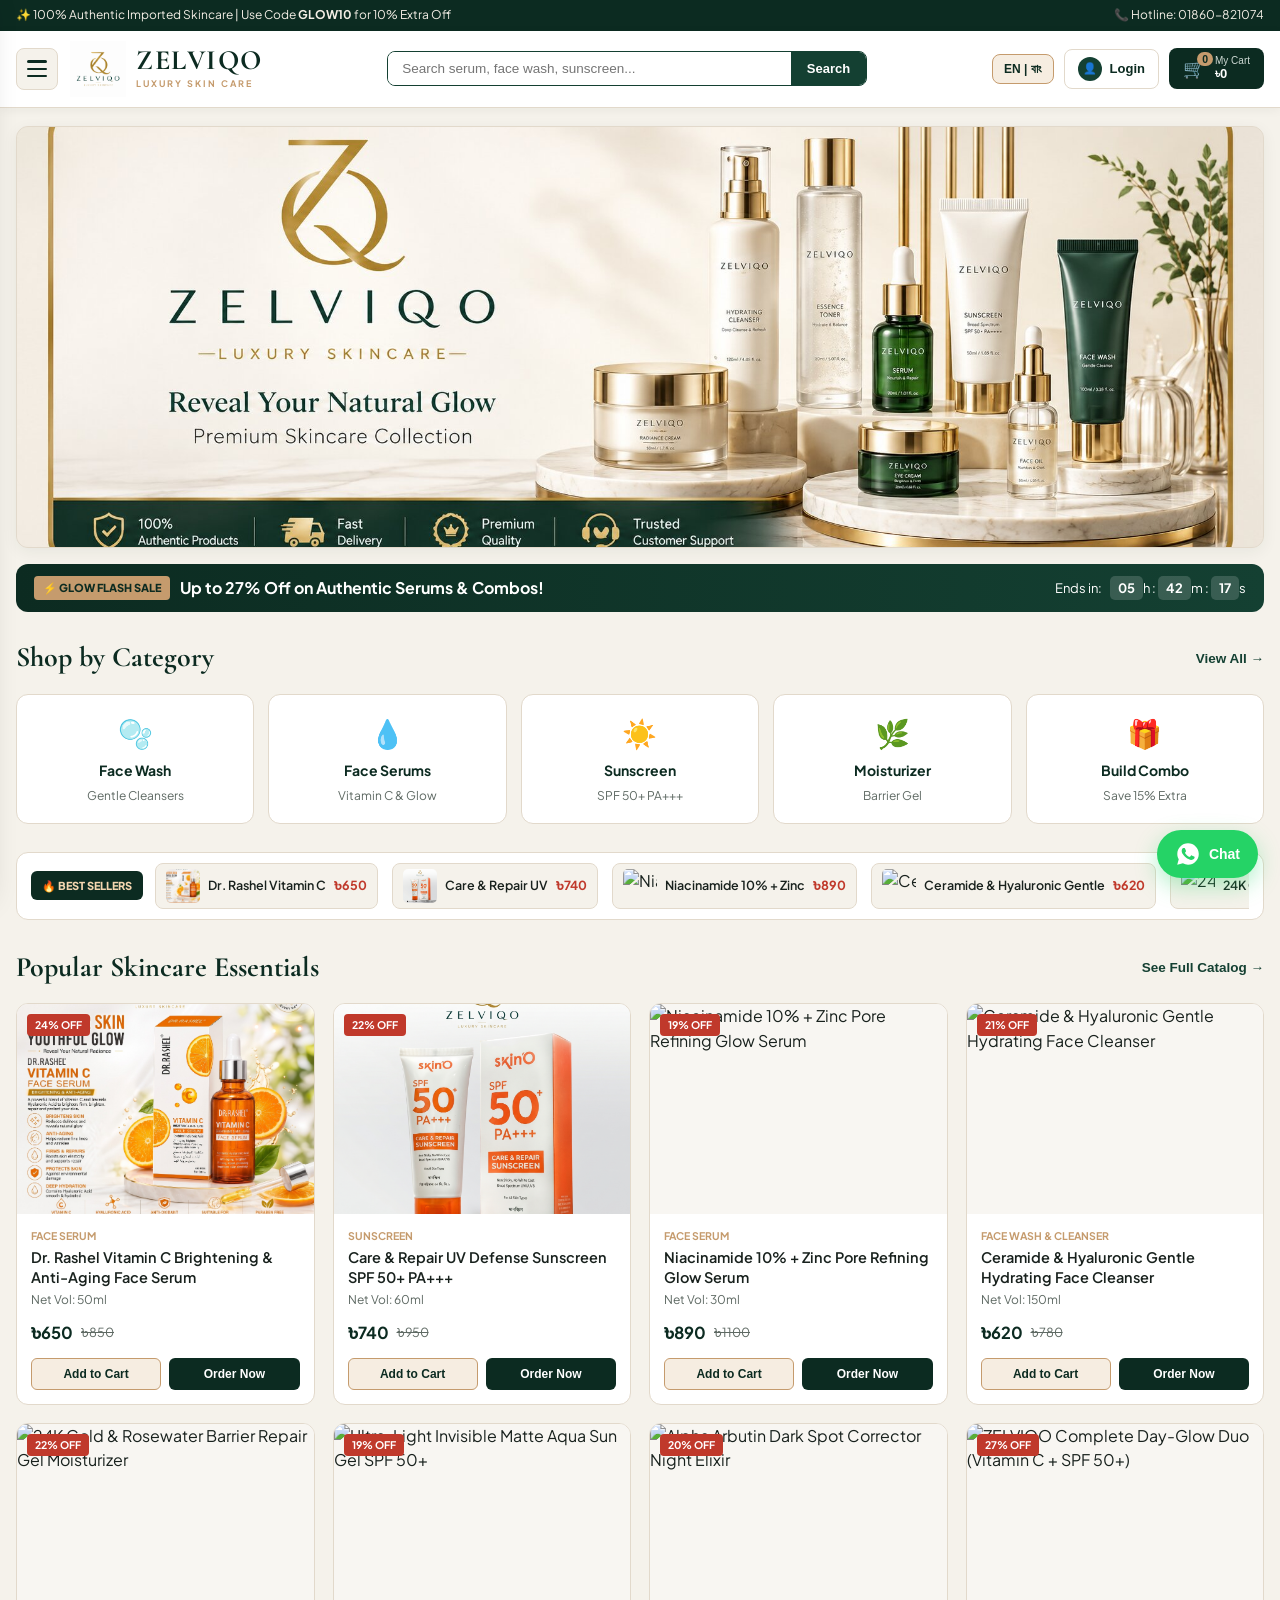
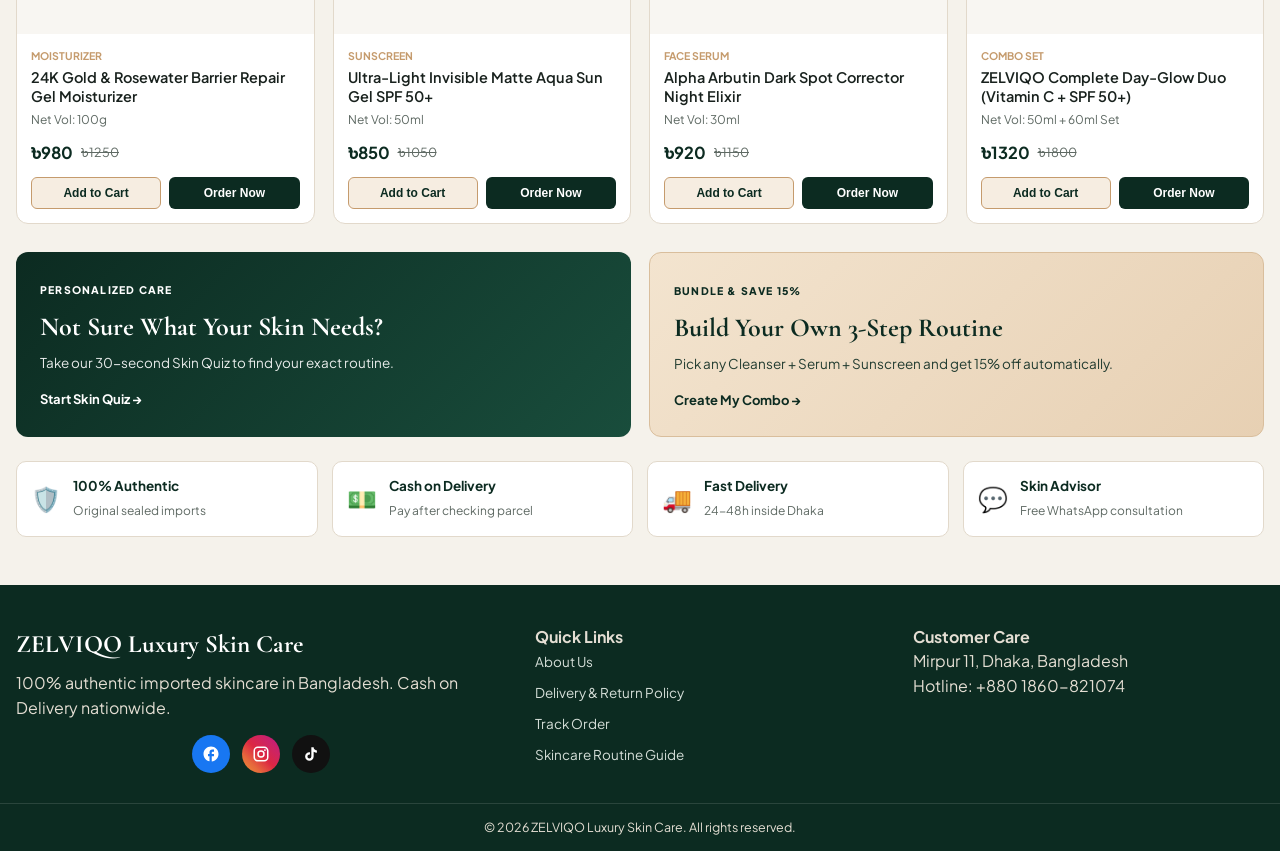
==== commit 0ff6c910: "Update index.html" ====
--- a/index.html
+++ b/index.html
@@ -1,6 +1,9 @@
 <!DOCTYPE html>
 <html lang="en">
 <head>
+ <link rel="manifest" href="manifest.json">
+
+ <meta name="google-site-verification" content="uwxGdozwt0lrmTAM3ZJsZFtNhrdKVi43WJ7DOYgyABU" />
   <meta charset="UTF-8" />
   <meta name="viewport" content="width=device-width, initial-scale=1.0" />
   <title>ZELVIQO Luxury Skin Care | Authentic Imported Skincare in Bangladesh</title>
@@ -841,5 +844,11 @@
   </div>
 
   <script src="script.js"></script>
+ <script>
+  if ('serviceWorker' in navigator) {
+    navigator.serviceWorker.register('/service-worker.js');
+  }
+</script>
+
 </body>
 </html>
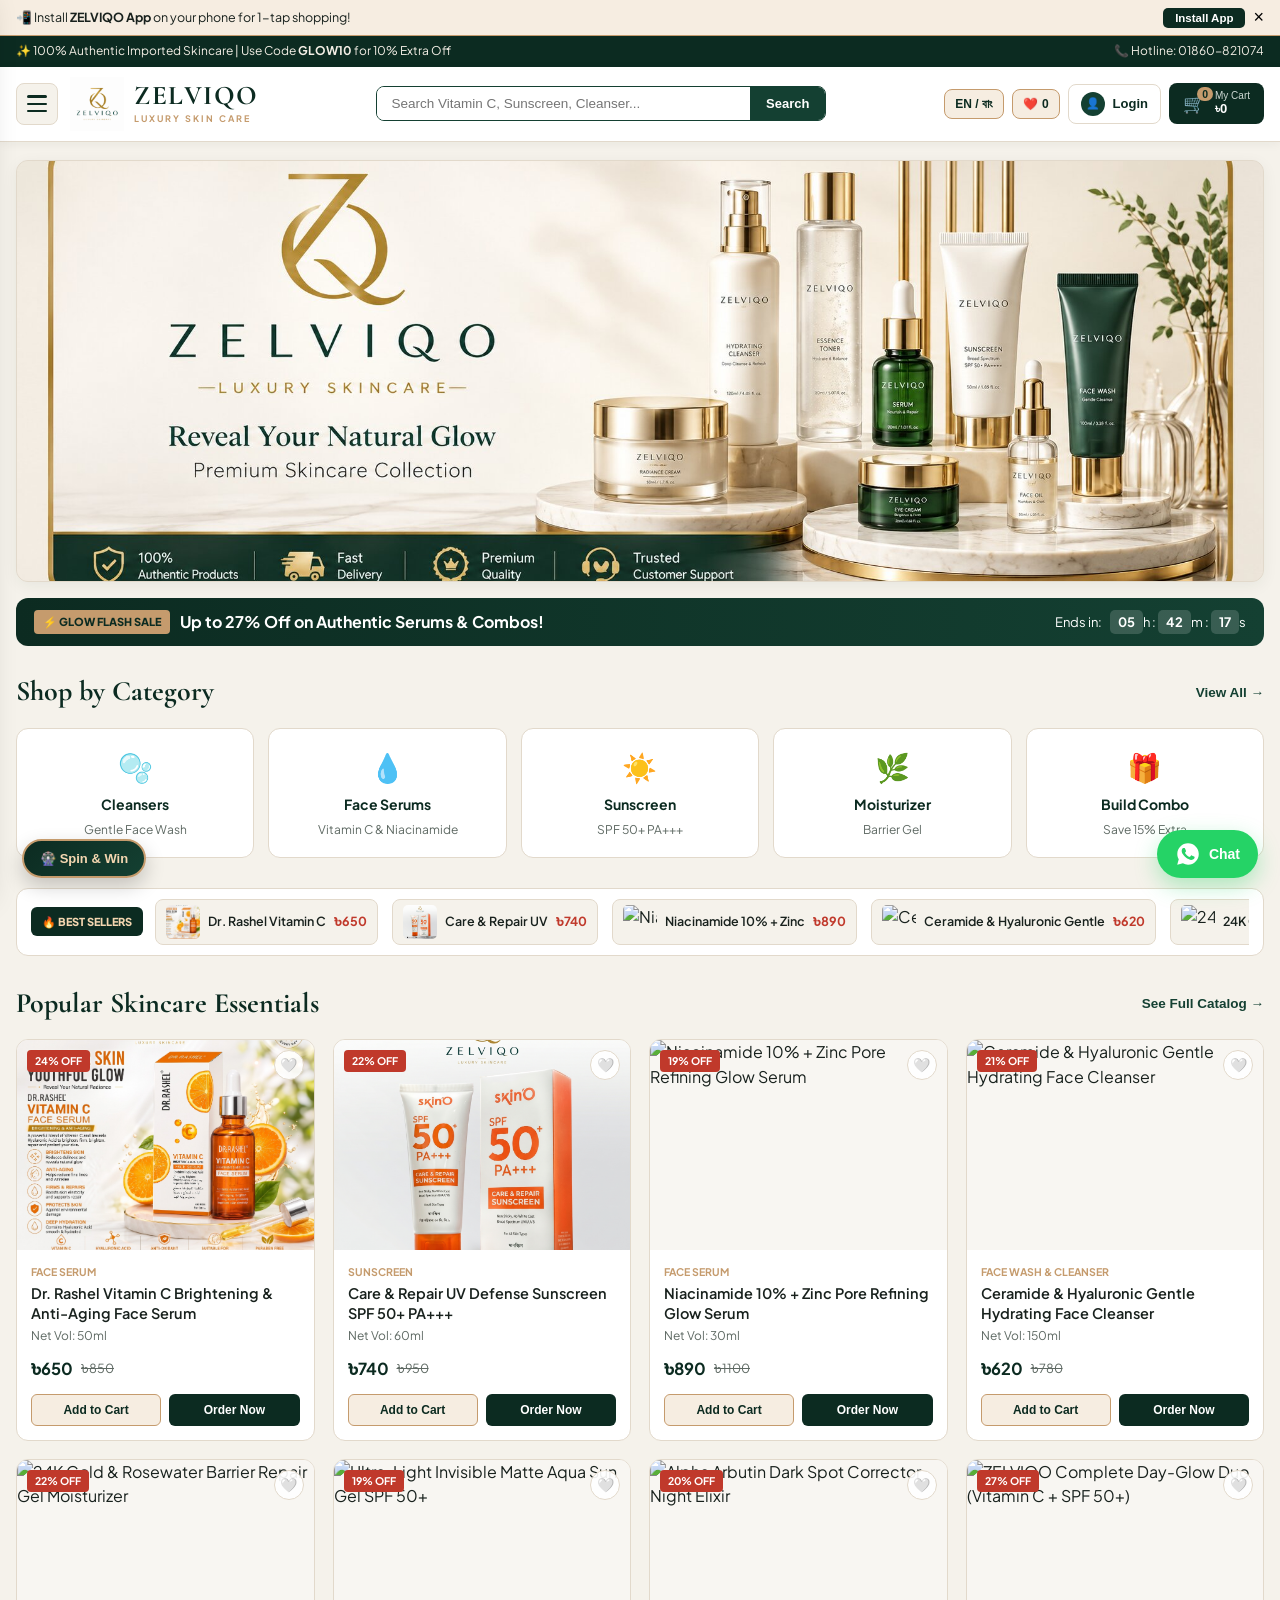
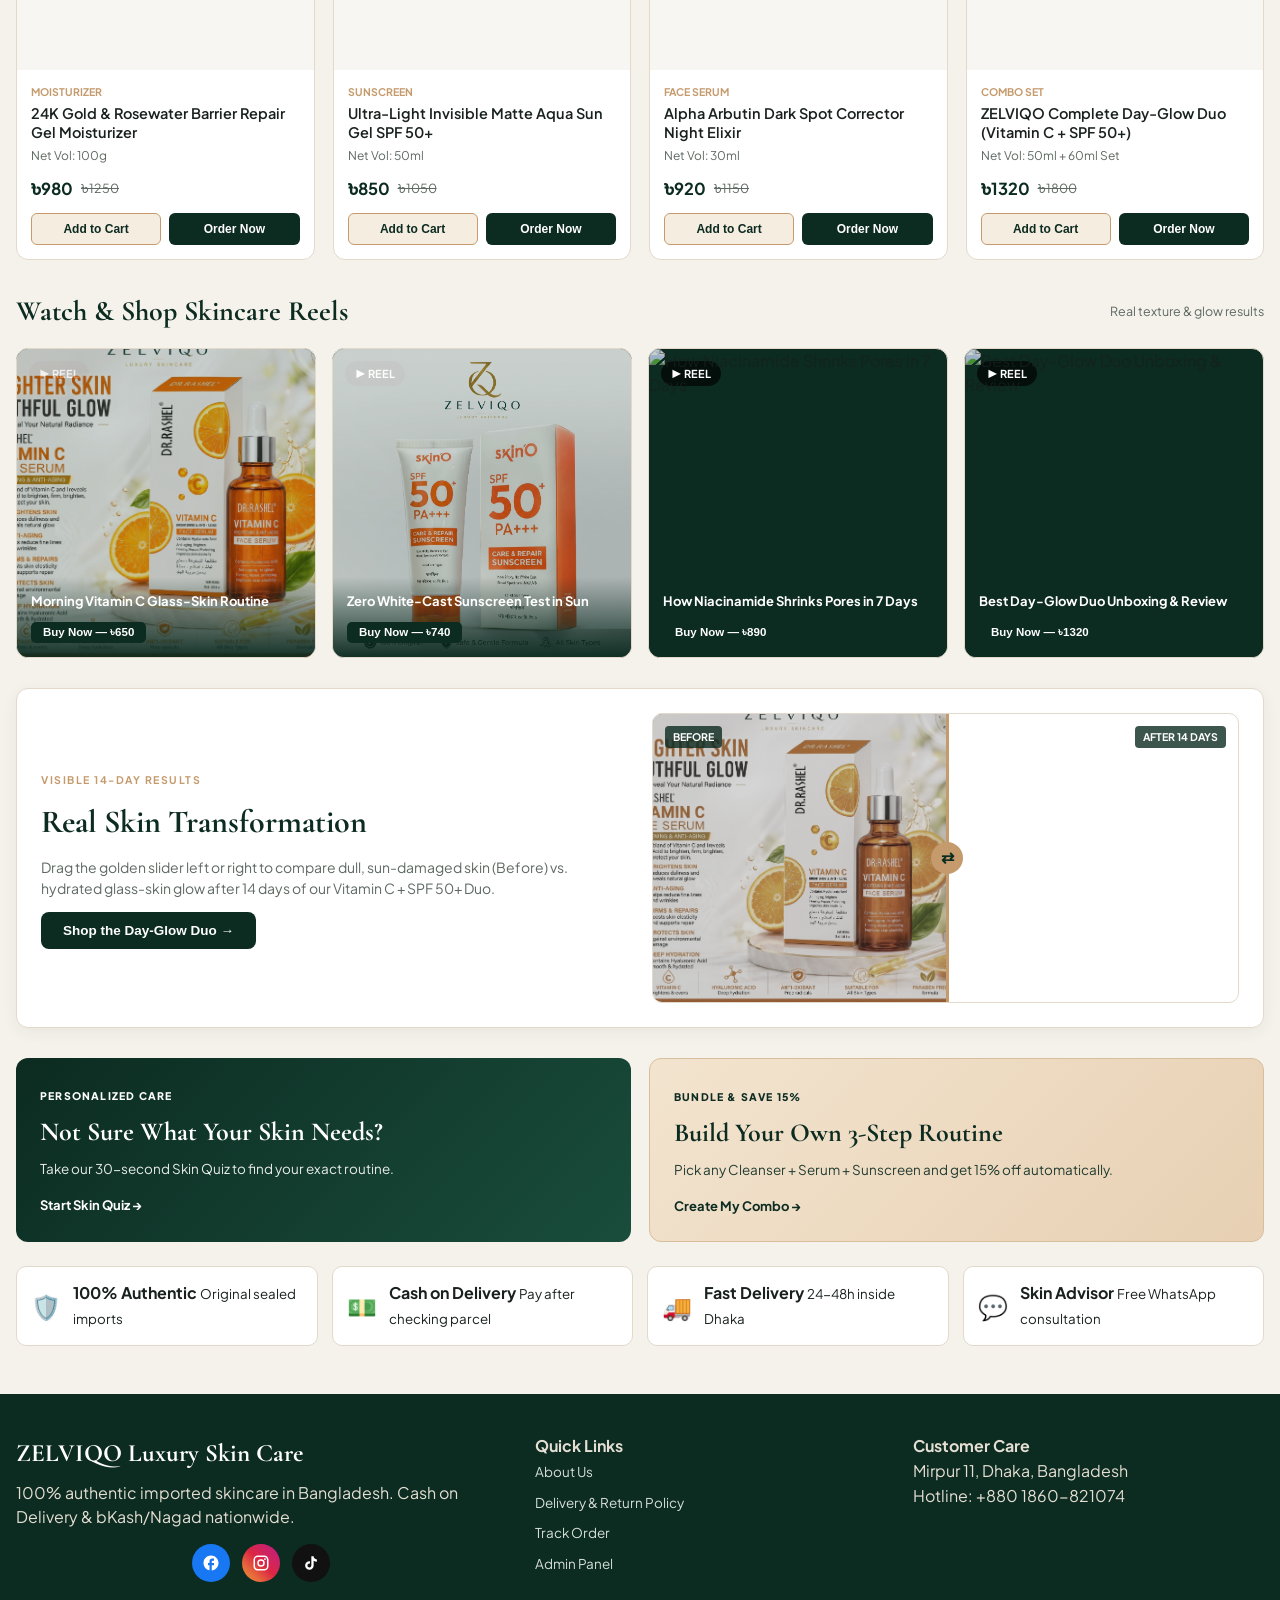
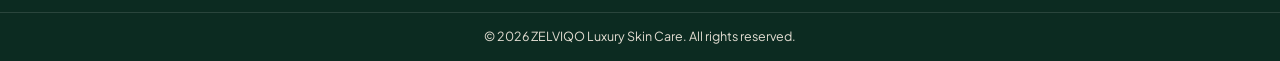
==== commit 96d9fb25: "Update index.html" ====
--- a/index.html
+++ b/index.html
@@ -1,12 +1,9 @@
 <!DOCTYPE html>
 <html lang="en">
 <head>
- <link rel="manifest" href="manifest.json">
-
- <meta name="google-site-verification" content="uwxGdozwt0lrmTAM3ZJsZFtNhrdKVi43WJ7DOYgyABU" />
   <meta charset="UTF-8" />
   <meta name="viewport" content="width=device-width, initial-scale=1.0" />
-  <title>ZELVIQO Luxury Skin Care | Authentic Imported Skincare in Bangladesh</title>
+  <title>ZELVIQO Luxury Skin Care | Authentic Skincare in Bangladesh</title>
   <link rel="preconnect" href="https://fonts.googleapis.com" />
   <link rel="preconnect" href="https://fonts.gstatic.com" crossorigin />
   <link href="https://fonts.googleapis.com/css2?family=Cormorant+Garamond:wght@600;700&family=Hind+Siliguri:wght@400;500;600;700&family=Plus+Jakarta+Sans:wght@400;500;600;700&display=swap" rel="stylesheet" />
@@ -14,28 +11,37 @@
 </head>
 <body>
 
-  <!-- Top Utility Bar -->
+  <!-- PWA App Install Top Bar -->
+  <div class="pwa-install-bar" id="pwaInstallBar">
+    <div class="container pwa-flex">
+      <span>📲 Install <strong>ZELVIQO App</strong> on your phone for 1-tap shopping!</span>
+      <div style="display:flex; gap:8px; align-items:center;">
+        <button type="button" class="btn-gold-sm" onclick="installZelviqoApp()">Install App</button>
+        <button type="button" class="pwa-close" onclick="document.getElementById('pwaInstallBar').style.display='none'">&times;</button>
+      </div>
+    </div>
+  </div>
+
+  <!-- Top Announcement Strip -->
   <div class="top-notice">
     <div class="container notice-flex">
-      <span data-i18n="topNotice">✨ 100% Authentic Imported Skincare | Use Code <strong>GLOW10</strong> for 10% Extra Off</span>
+      <p data-i18n="topNotice">✨ 100% Authentic Imported Skincare | Use Code <strong>GLOW10</strong> for 10% Extra Off</p>
       <span class="hide-mobile">📞 Hotline: 01860-821074</span>
     </div>
   </div>
 
-  <!-- Sticky Header -->
+  <!-- Sticky Main Header -->
   <header class="site-header">
     <div class="container header-inner">
       <div class="header-left-group">
-        <!-- 3-Line Menu Trigger -->
         <button type="button" class="hamburger-btn" id="openMenuBtn" aria-label="Open Navigation Menu">
           <span></span>
           <span></span>
           <span></span>
         </button>
 
-        <!-- Brand Logo -->
-        <a href="#home" class="brand-logo" onclick="navigateTo('home')">
-          <img src="logo.png" alt="ZELVIQO Logo" onerror="this.style.display='none'" />
+        <a href="#home" class="brand-logo logo-animate" onclick="navigateTo('home'); return false;">
+          <img src="logo.png" alt="ZELVIQO Luxury Skin Care Logo" />
           <div class="brand-text">
             <span class="brand-title">ZELVIQO</span>
             <span class="brand-sub">LUXURY SKIN CARE</span>
@@ -43,30 +49,29 @@
         </a>
       </div>
 
-      <!-- Smart Search Box -->
+      <!-- Live Search Bar -->
       <div class="search-wrapper">
         <div class="search-box">
-          <input type="text" id="searchInput" placeholder="Search serum, face wash, sunscreen..." autocomplete="off" />
+          <input type="text" id="searchInput" placeholder="Search Vitamin C, Sunscreen, Cleanser..." autocomplete="off" />
           <button type="button" id="searchBtn" data-i18n="searchBtn">Search</button>
         </div>
         <div class="search-dropdown" id="searchDropdown"></div>
       </div>
 
-      <!-- Header Right Actions -->
+      <!-- Header Right Controls -->
       <div class="header-actions">
-        <!-- Language Switcher (EN | বাং) -->
-        <button type="button" class="lang-switch-btn" id="langToggleBtn" onclick="toggleLanguage()" title="Switch Language">
-          <span id="langLabel">EN | বাং</span>
+        <button type="button" class="lang-switch-btn" id="langSwitchBtn" onclick="toggleLanguage()">EN / বাং</button>
+
+        <button type="button" class="icon-pill-btn" onclick="openWishlistDrawer()" title="My Wishlist">
+          ❤️ <span id="wishlistCount">0</span>
         </button>
 
-        <!-- Member Account Button -->
-        <button type="button" class="account-trigger hide-mobile" onclick="navigateTo('profile')">
+        <button type="button" class="account-trigger hide-mobile" id="headerAccountBtn" onclick="navigateTo('profile')">
           <span class="user-avatar" id="headerUserAvatar">👤</span>
           <span id="headerUserName">Login</span>
         </button>
 
-        <!-- Professional My Cart Button -->
-        <button type="button" class="bag-summary-btn" id="openCartBtn">
+        <button type="button" class="bag-summary-btn" id="openCartBtn" aria-label="Open My Cart">
           <div class="bag-icon-wrap">
             <span>🛒</span>
             <span class="cart-badge" id="cartCount">0</span>
@@ -104,24 +109,25 @@
       <div class="drawer-section-label" data-i18n="menuCats">SKINCARE CATEGORIES</div>
       <ul class="drawer-nav-list">
         <li><button type="button" class="drawer-link" data-nav="cleanser" onclick="navigateTo('category', 'cleanser')">🫧 Face Wash &amp; Cleanser</button></li>
-        <li><button type="button" class="drawer-link" data-nav="serum" onclick="navigateTo('category', 'serum')">💧 Face Serums &amp; Treatments</button></li>
-        <li><button type="button" class="drawer-link" data-nav="sunscreen" onclick="navigateTo('category', 'sunscreen')">☀️ Sunscreen SPF 50+ PA+++</button></li>
+        <li><button type="button" class="drawer-link" data-nav="serum" onclick="navigateTo('category', 'serum')">💧 Face Serums</button></li>
+        <li><button type="button" class="drawer-link" data-nav="sunscreen" onclick="navigateTo('category', 'sunscreen')">☀️ Sunscreen SPF 50+</button></li>
         <li><button type="button" class="drawer-link" data-nav="moisturizer" onclick="navigateTo('category', 'moisturizer')">🌿 Moisturizer &amp; Night Gel</button></li>
-        <li><button type="button" class="drawer-link" data-nav="combo" onclick="navigateTo('category', 'combo')">🎀 Curated Combo Sets</button></li>
+        <li><button type="button" class="drawer-link" data-nav="combo" onclick="navigateTo('category', 'combo')">🎀 Value Combo Sets</button></li>
       </ul>
 
       <div class="drawer-section-label" data-i18n="menuSupport">PAGES &amp; SUPPORT</div>
       <ul class="drawer-nav-list">
-        <li><button type="button" class="drawer-link" data-nav="profile" onclick="navigateTo('profile')" data-i18n="navProfile">👤 My Profile &amp; Orders</button></li>
+        <li><button type="button" class="drawer-link" data-nav="profile" onclick="navigateTo('profile')" data-i18n="navProfile">👤 My Profile &amp; Loyalty Points</button></li>
         <li><button type="button" class="drawer-link" data-nav="track" onclick="navigateTo('track')" data-i18n="navTrack">🚚 Track Your Order</button></li>
         <li><button type="button" class="drawer-link" data-nav="about" onclick="navigateTo('about')" data-i18n="navAbout">🏛️ About Us</button></li>
         <li><button type="button" class="drawer-link" data-nav="policy" onclick="navigateTo('policy')" data-i18n="navPolicy">🛡️ Delivery &amp; Return Policy</button></li>
         <li><button type="button" class="drawer-link" data-nav="contact" onclick="navigateTo('contact')" data-i18n="navContact">📞 Contact Us</button></li>
+        <li><button type="button" class="drawer-link" data-nav="admin" onclick="navigateTo('admin')">⚙️ Store Admin Panel</button></li>
       </ul>
 
-      <!-- Official Social Media Links inside Drawer -->
+      <!-- Social Media Icons (Facebook, Instagram, TikTok) -->
       <div class="drawer-social-box">
-        <span>Follow ZELVIQO</span>
+        <span>Follow ZELVIQO Official</span>
         <div class="social-icon-row">
           <a href="https://www.facebook.com/" target="_blank" rel="noopener" aria-label="Facebook" class="soc-btn fb">
             <svg viewBox="0 0 24 24" width="18" height="18" fill="currentColor"><path d="M22 12c0-5.52-4.48-10-10-10S2 6.48 2 12c0 4.84 3.44 8.87 8 9.8V15H8v-3h2V9.5C10 7.57 11.57 6 13.5 6H16v3h-2c-.55 0-1 .45-1 1v2h3v3h-3v6.95c5.05-.5 9-4.76 9-9.95z"/></svg>
@@ -137,13 +143,13 @@
     </div>
   </aside>
 
-  <!-- ==================== PAGE 1: HOME VIEW ==================== -->
+  <!-- ==================== PAGE 1: HOME PAGE ==================== -->
   <div id="page-home" class="page-view active">
     <div class="container home-container">
 
-      <!-- 100% Clean Hero Banner (No Text Overlay on Image) -->
-      <section class="clean-hero-banner" onclick="navigateTo('category', 'all')" title="Click to Explore Collection">
-        <img src="hero-banner.jpg" alt="ZELVIQO Luxury Skin Care Banner" />
+      <!-- Clean Hero Banner (No Text Overlay) -->
+      <section class="clean-hero-banner" onclick="navigateTo('category', 'all')" title="Click to explore ZELVIQO Collection">
+        <img src="hero-banner.jpg" alt="ZELVIQO Luxury Skin Care Collection" />
       </section>
 
       <!-- Flash Sale Countdown Strip -->
@@ -171,13 +177,13 @@
         <div class="visual-cat-grid">
           <div class="v-cat-card" onclick="navigateTo('category', 'cleanser')">
             <div class="v-cat-icon">🫧</div>
-            <strong>Face Wash</strong>
-            <span>Gentle Cleansers</span>
+            <strong>Cleansers</strong>
+            <span>Gentle Face Wash</span>
           </div>
           <div class="v-cat-card" onclick="navigateTo('category', 'serum')">
             <div class="v-cat-icon">💧</div>
             <strong>Face Serums</strong>
-            <span>Vitamin C &amp; Glow</span>
+            <span>Vitamin C &amp; Niacinamide</span>
           </div>
           <div class="v-cat-card" onclick="navigateTo('category', 'sunscreen')">
             <div class="v-cat-icon">☀️</div>
@@ -212,6 +218,35 @@
           <button type="button" class="text-link-btn" onclick="navigateTo('category', 'all')" data-i18n="seeFullCatalog">See Full Catalog &rarr;</button>
         </div>
         <div class="product-grid" id="homeProductGrid"></div>
+      </section>
+
+      <!-- Watch & Shop (UGC Video Reels Section) -->
+      <section class="section-block">
+        <div class="section-row-head">
+          <h2>Watch &amp; Shop Skincare Reels</h2>
+          <span style="font-size:12.5px; color:var(--text-muted);">Real texture &amp; glow results</span>
+        </div>
+        <div class="reels-grid" id="watchShopGrid"></div>
+      </section>
+
+      <!-- Interactive Before & After Skin Transformation Slider -->
+      <section class="section-block ba-section-card">
+        <div class="ba-info">
+          <span class="hero-pill" style="color:var(--gold-accent);">VISIBLE 14-DAY RESULTS</span>
+          <h2>Real Skin Transformation</h2>
+          <p>Drag the golden slider left or right to compare dull, sun-damaged skin (Before) vs. hydrated glass-skin glow after 14 days of our Vitamin C + SPF 50+ Duo.</p>
+          <button type="button" class="btn-primary" style="margin-top:12px;" onclick="navigateTo('product', 8)">Shop the Day-Glow Duo &rarr;</button>
+        </div>
+        <div class="ba-slider-box" id="baSliderBox">
+          <img src="product-8.jpg" alt="After 14 Days Glow" class="ba-img-after" />
+          <div class="ba-before-wrap" id="baBeforeWrap">
+            <img src="product-1.jpg" alt="Before Routine" class="ba-img-before" />
+          </div>
+          <span class="ba-label ba-left">BEFORE</span>
+          <span class="ba-label ba-right">AFTER 14 DAYS</span>
+          <input type="range" min="5" max="95" value="50" class="ba-range" id="baRangeInput" oninput="updateBeforeAfter(this.value)" />
+          <div class="ba-divider" id="baDivider"><span>⇄</span></div>
+        </div>
       </section>
 
       <!-- Interactive Routine & Quiz Promo Banners -->
@@ -302,7 +337,7 @@
     </div>
   </div>
 
-  <!-- ==================== PAGE 3: FULL PRODUCT DETAIL & REVIEWS PAGE ==================== -->
+  <!-- ==================== PAGE 3: FULL PRODUCT DETAIL & ZOOM GALLERY PAGE ==================== -->
   <div id="page-product" class="page-view">
     <div class="container page-container">
       <div class="breadcrumb-bar">
@@ -392,7 +427,6 @@
         </div>
 
         <button type="button" class="btn-primary full-width" onclick="generateQuizResult()">Show My Recommended Products</button>
-
         <div id="quizResultsArea" style="margin-top:24px;"></div>
       </div>
     </div>
@@ -447,9 +481,8 @@
           <strong>ZELVIQO Luxury Skin Care</strong> was founded in Dhaka, Bangladesh with a simple promise: to bring 100% authentic, sealed, and effective international skincare directly to your doorstep—without fake replicas or inflated prices.
         </p>
         <p style="font-size:14.5px; color:var(--text-muted); margin-bottom:18px;">
-          Every serum, sunscreen, cleanser, and moisturizer in our store is carefully selected for South Asian weather and skin types. Whether you are fighting humidity, sun tan, or acne marks, ZELVIQO ensures safe ingredients and honest guidance.
+          Every serum, sunscreen, cleanser, and moisturizer in our store is carefully selected for South Asian weather and skin types.
         </p>
-
         <div class="contact-info-grid">
           <div class="info-tile">
             <strong>✅ 100% Original Products</strong>
@@ -478,20 +511,20 @@
         <div class="guide-article">
           <h3>🚚 Delivery Charges &amp; Timeframe</h3>
           <p>• <strong>Inside Dhaka City:</strong> ৳70 (Delivery within 24–48 hours).</p>
-          <p>• <strong>Outside Dhaka:</strong> ৳130 (Delivery within 2–3 working days via Steadfast / Pathao Courier).</p>
+          <p>• <strong>Outside Dhaka:</strong> ৳130 (Delivery within 2–3 working days).</p>
           <p>• <strong>Free Home Delivery:</strong> Automatically applied on all orders of <strong>৳2,000 or more</strong>.</p>
         </div>
         <hr style="border:none; border-top:1px solid var(--border-color); margin:18px 0;" />
         <div class="guide-article">
           <h3>🔄 Easy 7-Day Return &amp; Exchange</h3>
-          <p>• Please inspect your parcel in front of the delivery person upon arrival.</p>
-          <p>• If you receive a damaged, leaked, or wrong product, contact our hotline (<strong>01860-821074</strong>) immediately for a free replacement.</p>
-        </div>
-      </div>
-    </div>
-  </div>
-
-  <!-- ==================== PAGE 9: MY PROFILE & ORDER HISTORY ==================== -->
+          <p>• Inspect your parcel in front of the delivery person upon arrival.</p>
+          <p>• Contact our hotline (<strong>01860-821074</strong>) immediately for a free replacement if anything is damaged.</p>
+        </div>
+      </div>
+    </div>
+  </div>
+
+  <!-- ==================== PAGE 9: MY PROFILE & LOYALTY POINTS ==================== -->
   <div id="page-profile" class="page-view">
     <div class="container page-container narrow-page">
       <div class="breadcrumb-bar">
@@ -500,7 +533,6 @@
         <strong>My Profile</strong>
       </div>
 
-      <!-- Auth Card -->
       <div id="profileAuthSection" class="page-card-box">
         <div class="auth-tabs">
           <button type="button" class="auth-tab-btn active" id="tabLoginBtn" onclick="switchAuthTab('login')">Member Login</button>
@@ -536,18 +568,21 @@
             <label for="regPassword">Create Password *</label>
             <input type="password" id="regPassword" required placeholder="Create password" />
           </div>
-          <button type="submit" class="btn-primary full-width">Create My Profile</button>
+          <button type="submit" class="btn-primary full-width">Create My Profile (Get 50 Bonus Points!)</button>
         </form>
       </div>
 
-      <!-- Logged-In Dashboard -->
       <div id="profileDashboardSection" class="page-card-box" style="display: none;">
         <div class="profile-banner-card">
           <div class="profile-big-avatar" id="profileBigAvatar">Z</div>
-          <div>
+          <div style="flex:1;">
             <h2 id="profileDisplayName">Member Name</h2>
             <p id="profileDisplayPhone">01XXXXXXXXX</p>
             <span class="member-badge">ZELVIQO VIP Member</span>
+          </div>
+          <div class="loyalty-pill">
+            <small>Glow Points</small>
+            <strong id="profilePointsVal">50 pts</strong>
           </div>
         </div>
 
@@ -624,12 +659,77 @@
     </div>
   </div>
 
-  <!-- Footer with Official Facebook, Instagram & TikTok Logos -->
+  <!-- ==================== PAGE 12: PASSWORD-PROTECTED STORE ADMIN PANEL ==================== -->
+  <div id="page-admin" class="page-view">
+    <div class="container page-container">
+      <div class="breadcrumb-bar">
+        <button type="button" onclick="navigateTo('home')">Home</button>
+        <span>/</span>
+        <strong>Store Admin Panel</strong>
+      </div>
+
+      <div id="adminLoginGate" class="page-card-box narrow-page" style="margin:0 auto;">
+        <h2 style="font-family:'Cormorant Garamond', serif; font-size:30px; color:var(--emerald-dark); margin-bottom:8px;">🔐 ZELVIQO Owner Login</h2>
+        <p style="font-size:13.5px; color:var(--text-muted); margin-bottom:14px;">Enter store admin password to manage products, stock &amp; orders.</p>
+        <div class="form-group">
+          <input type="password" id="adminPassInput" placeholder="Enter Admin Password (Default: zelviqo2026)" />
+        </div>
+        <button type="button" class="btn-primary full-width" onclick="unlockAdminPanel()">Unlock Dashboard</button>
+      </div>
+
+      <div id="adminDashboardArea" style="display:none;">
+        <div class="admin-stats-grid">
+          <div class="stat-card">
+            <small>Total Products</small>
+            <strong id="admTotalProducts">8</strong>
+          </div>
+          <div class="stat-card">
+            <small>Total Orders Received</small>
+            <strong id="admTotalOrders">0</strong>
+          </div>
+          <div class="stat-card">
+            <small>Total Sales Revenue</small>
+            <strong id="admTotalRevenue">৳0</strong>
+          </div>
+        </div>
+
+        <div class="page-card-box" style="margin-bottom:20px;">
+          <h3 style="color:var(--emerald-dark); margin-bottom:12px;">➕ Add New Skincare Product</h3>
+          <form onsubmit="adminAddNewProduct(event)" class="admin-add-form">
+            <input type="text" id="admProdName" required placeholder="Product Name" />
+            <select id="admProdCat">
+              <option value="serum">Face Serum</option>
+              <option value="cleanser">Face Wash &amp; Cleanser</option>
+              <option value="sunscreen">Sunscreen</option>
+              <option value="moisturizer">Moisturizer</option>
+              <option value="combo">Combo Set</option>
+            </select>
+            <input type="number" id="admProdReg" required placeholder="Regular Price (৳)" />
+            <input type="number" id="admProdSale" required placeholder="Sale Price (৳)" />
+            <input type="text" id="admProdImg" required placeholder="Image filename (e.g. product-1.jpg)" />
+            <button type="submit" class="btn-primary">Add Product</button>
+          </form>
+        </div>
+
+        <div class="page-card-box" style="margin-bottom:20px;">
+          <h3 style="color:var(--emerald-dark); margin-bottom:12px;">📦 Manage Products &amp; Stock Status</h3>
+          <div id="adminProductList"></div>
+        </div>
+
+        <div class="page-card-box">
+          <h3 style="color:var(--emerald-dark); margin-bottom:12px;">🧾 Recent Customer Orders</h3>
+          <div id="adminOrderList"></div>
+        </div>
+      </div>
+    </div>
+  </div>
+
+  <!-- Footer -->
   <footer class="site-footer">
     <div class="container footer-grid">
       <div>
         <h3 class="footer-brand">ZELVIQO Luxury Skin Care</h3>
-        <p class="footer-desc">100% authentic imported skincare in Bangladesh. Cash on Delivery nationwide.</p>
+        <p class="footer-desc">100% authentic imported skincare in Bangladesh. Cash on Delivery &amp; bKash/Nagad nationwide.</p>
         <div class="social-icon-row" style="margin-top:14px;">
           <a href="https://www.facebook.com/" target="_blank" rel="noopener" aria-label="Facebook" class="soc-btn fb">
             <svg viewBox="0 0 24 24" width="18" height="18" fill="currentColor"><path d="M22 12c0-5.52-4.48-10-10-10S2 6.48 2 12c0 4.84 3.44 8.87 8 9.8V15H8v-3h2V9.5C10 7.57 11.57 6 13.5 6H16v3h-2c-.55 0-1 .45-1 1v2h3v3h-3v6.95c5.05-.5 9-4.76 9-9.95z"/></svg>
@@ -648,7 +748,7 @@
           <li><a href="#about" onclick="navigateTo('about')">About Us</a></li>
           <li><a href="#policy" onclick="navigateTo('policy')">Delivery &amp; Return Policy</a></li>
           <li><a href="#track" onclick="navigateTo('track')">Track Order</a></li>
-          <li><a href="#guide" onclick="navigateTo('guide')">Skincare Routine Guide</a></li>
+          <li><a href="#admin" onclick="navigateTo('admin')">Admin Panel</a></li>
         </ul>
       </div>
       <div>
@@ -662,7 +762,12 @@
     </div>
   </footer>
 
-  <!-- Live Social Proof Order Toast (Bottom Left) -->
+  <!-- Lucky Spin & Win Floating Button (Bottom Left) -->
+  <button type="button" class="spin-float-btn" onclick="openSpinModal()" title="Spin & Win Discount">
+    🎡 <span>Spin &amp; Win</span>
+  </button>
+
+  <!-- Live Social Proof Order Toast -->
   <div class="live-toast" id="liveOrderToast">
     <span class="toast-dot">✓</span>
     <div id="liveToastText">Sadia from Dhanmondi ordered Vitamin C Serum</div>
@@ -722,7 +827,17 @@
     </button>
   </nav>
 
-  <!-- Professional "My Cart" Drawer with Live Delivery Charge Calculator -->
+  <!-- Wishlist Slide-Out Drawer -->
+  <div class="drawer-backdrop" id="wishBackdrop"></div>
+  <aside class="cart-drawer" id="wishlistDrawer">
+    <div class="drawer-header">
+      <h3>❤️ My Wishlist</h3>
+      <button type="button" class="close-btn" onclick="closeWishlistDrawer()">&times;</button>
+    </div>
+    <div class="drawer-body" id="wishlistItemsContainer"></div>
+  </aside>
+
+  <!-- Professional "My Cart" Drawer with Delivery Charge & Smart Upsell -->
   <div class="drawer-backdrop" id="drawerBackdrop"></div>
   <aside class="cart-drawer" id="cartDrawer" aria-hidden="true">
     <div class="drawer-header">
@@ -737,11 +852,15 @@
       </div>
     </div>
 
-    <div class="drawer-body" id="cartItemsContainer">
-      <p class="empty-msg">Your cart is currently empty.</p>
-    </div>
-
-    <!-- Live Delivery Zone & Total Breakdown inside My Cart -->
+    <div class="drawer-body">
+      <div id="cartItemsContainer">
+        <p class="empty-msg">Your cart is currently empty.</p>
+      </div>
+
+      <!-- Smart Cart Upsell Box -->
+      <div class="cart-upsell-box" id="cartUpsellBox"></div>
+    </div>
+
     <div class="drawer-footer">
       <div class="cart-zone-selector">
         <label>Select Delivery Area:</label>
@@ -763,15 +882,15 @@
         <span>Total Payable:</span>
         <strong id="cartGrandTotal">৳0</strong>
       </div>
-      <button type="button" class="btn-primary full-width" id="proceedCheckoutBtn">Confirm Order (Cash on Delivery)</button>
+      <button type="button" class="btn-primary full-width" id="proceedCheckoutBtn">Proceed to Checkout</button>
     </div>
   </aside>
 
-  <!-- Fast 10-Second Checkout Modal -->
+  <!-- Checkout Modal (COD + bKash / Nagad Payment + Loyalty Points) -->
   <div class="modal-backdrop" id="checkoutModal">
     <div class="modal-card">
       <div class="modal-header">
-        <h3>Complete Cash on Delivery Order</h3>
+        <h3>Complete Your Order</h3>
         <button type="button" class="close-btn" id="closeModalBtn">&times;</button>
       </div>
 
@@ -799,8 +918,22 @@
           <textarea id="custAddress" rows="2" required placeholder="House, Road, Area, District"></textarea>
         </div>
 
+        <!-- Payment Method Selector (COD / bKash / Nagad) -->
         <div class="form-group">
-          <label for="couponInput">Promo Code (Try: GLOW10)</label>
+          <label>Select Payment Method *</label>
+          <div class="pay-method-tabs">
+            <button type="button" class="pay-tab active" onclick="selectPaymentMethod('COD', this)">💵 Cash on Delivery</button>
+            <button type="button" class="pay-tab" onclick="selectPaymentMethod('bKash', this)">🩷 bKash</button>
+            <button type="button" class="pay-tab" onclick="selectPaymentMethod('Nagad', this)">🧡 Nagad</button>
+          </div>
+          <div id="mobilePayBox" class="mobile-pay-info" style="display:none;">
+            <p>Send Money (Personal) to: <strong style="color:var(--emerald-dark);">01860-821074</strong></p>
+            <input type="text" id="paymentTrxId" placeholder="Enter Transaction ID (TrxID) *" style="margin-top:6px;" />
+          </div>
+        </div>
+
+        <div class="form-group">
+          <label for="couponInput">Promo Code (Use: GLOW10)</label>
           <div style="display:flex; gap:8px;">
             <input type="text" id="couponInput" placeholder="Enter coupon code" />
             <button type="button" class="btn-add" onclick="applyCoupon()">Apply</button>
@@ -814,7 +947,7 @@
             <span id="modalSubtotal">৳0</span>
           </div>
           <div class="summary-row" id="discountSummaryRow" style="display:none; color:#157347;">
-            <span>Promo Discount (10%):</span>
+            <span>Discount:</span>
             <span id="modalDiscount">-৳0</span>
           </div>
           <div class="summary-row">
@@ -822,7 +955,7 @@
             <span id="modalShipping">৳70</span>
           </div>
           <div class="summary-row total-line">
-            <span>Total Payable (COD):</span>
+            <span>Total Payable:</span>
             <strong id="modalGrandTotal">৳0</strong>
           </div>
         </div>
@@ -843,12 +976,29 @@
     </div>
   </div>
 
+  <!-- Welcome Discount Popup -->
+  <div class="modal-backdrop" id="welcomePopupModal">
+    <div class="modal-card" style="text-align:center; padding:26px;">
+      <button type="button" class="close-btn" style="float:right;" onclick="closeWelcomePopup()">&times;</button>
+      <span class="hero-pill" style="color:var(--gold-accent);">WELCOME GIFT</span>
+      <h2 style="font-family:'Cormorant Garamond', serif; font-size:32px; color:var(--emerald-dark); margin:8px 0;">Get 10% Off Your First Glow!</h2>
+      <p style="font-size:13.5px; color:var(--text-muted); margin-bottom:16px;">Use promo code <strong>GLOW10</strong> at checkout on any authentic serum, sunscreen, or combo set.</p>
+      <button type="button" class="btn-primary full-width" onclick="claimWelcomeCode()">Copy Code &amp; Start Shopping</button>
+    </div>
+  </div>
+
+  <!-- Spin & Win Discount Wheel Modal -->
+  <div class="modal-backdrop" id="spinWheelModal">
+    <div class="modal-card" style="text-align:center; padding:24px;">
+      <button type="button" class="close-btn" style="float:right;" onclick="document.getElementById('spinWheelModal').classList.remove('open')">&times;</button>
+      <h2 style="font-family:'Cormorant Garamond', serif; font-size:30px; color:var(--emerald-dark);">🎡 Spin &amp; Win Luxury Rewards</h2>
+      <p style="font-size:13px; color:var(--text-muted); margin-bottom:14px;">Spin the ZELVIQO wheel to unlock an instant discount code!</p>
+      <div class="wheel-visual" id="wheelVisual">✨ ZELVIQO ✨</div>
+      <p id="spinResultText" style="font-weight:700; color:var(--emerald-main); margin:12px 0; min-height:22px;"></p>
+      <button type="button" class="btn-primary full-width" id="spinActionBtn" onclick="spinDiscountWheel()">Spin Now!</button>
+    </div>
+  </div>
+
   <script src="script.js"></script>
- <script>
-  if ('serviceWorker' in navigator) {
-    navigator.serviceWorker.register('/service-worker.js');
-  }
-</script>
-
 </body>
 </html>
--- a/style.css
+++ b/style.css
@@ -34,6 +34,39 @@
   padding: 0 16px;
 }
 
+/* PWA App Install Bar */
+.pwa-install-bar {
+  background: var(--gold-light);
+  border-bottom: 1px solid var(--gold-accent);
+  padding: 7px 0;
+  font-size: 12.5px;
+}
+
+.pwa-flex {
+  display: flex;
+  justify-content: space-between;
+  align-items: center;
+  gap: 10px;
+}
+
+.btn-gold-sm {
+  background: var(--emerald-dark);
+  color: #fff;
+  border: none;
+  padding: 4px 12px;
+  border-radius: 5px;
+  font-size: 11.5px;
+  font-weight: 700;
+  cursor: pointer;
+}
+
+.pwa-close {
+  background: none;
+  border: none;
+  font-size: 18px;
+  cursor: pointer;
+}
+
 /* Top Notice Bar */
 .top-notice {
   background: var(--emerald-dark);
@@ -62,7 +95,7 @@
   display: flex;
   align-items: center;
   justify-content: space-between;
-  gap: 14px;
+  gap: 12px;
   padding-top: 10px;
   padding-bottom: 10px;
 }
@@ -103,8 +136,17 @@
   text-decoration: none;
 }
 
+.logo-animate {
+  animation: logoFadeIn 0.8s ease;
+}
+
+@keyframes logoFadeIn {
+  from { opacity: 0; transform: translateY(-6px); }
+  to { opacity: 1; transform: translateY(0); }
+}
+
 .brand-logo img {
-  height: 56px;
+  height: 54px;
   width: auto;
   object-fit: contain;
 }
@@ -116,7 +158,7 @@
 
 .brand-title {
   font-family: 'Cormorant Garamond', serif;
-  font-size: 28px;
+  font-size: 27px;
   font-weight: 700;
   color: var(--emerald-dark);
   line-height: 1;
@@ -135,7 +177,7 @@
 .search-wrapper {
   position: relative;
   flex: 1;
-  max-width: 480px;
+  max-width: 450px;
 }
 
 .search-box {
@@ -203,19 +245,23 @@
 .header-actions {
   display: flex;
   align-items: center;
-  gap: 10px;
+  gap: 8px;
   flex-shrink: 0;
 }
 
-.lang-switch-btn {
+.lang-switch-btn,
+.icon-pill-btn {
   background: var(--gold-light);
   border: 1px solid var(--gold-accent);
   color: var(--emerald-dark);
-  padding: 7px 11px;
+  padding: 7px 10px;
   border-radius: 8px;
   font-size: 12px;
   font-weight: 700;
   cursor: pointer;
+  display: inline-flex;
+  align-items: center;
+  gap: 4px;
 }
 
 .account-trigger {
@@ -225,7 +271,7 @@
   background: #fff;
   border: 1px solid var(--border-color);
   color: var(--emerald-dark);
-  padding: 7px 13px;
+  padding: 7px 12px;
   border-radius: 8px;
   font-size: 13px;
   font-weight: 600;
@@ -503,7 +549,7 @@
 
 /* Visual Categories */
 .section-block {
-  margin-bottom: 28px;
+  margin-bottom: 30px;
 }
 
 .section-row-head {
@@ -681,6 +727,22 @@
   border-radius: 4px;
 }
 
+.wish-heart-btn {
+  position: absolute;
+  top: 10px;
+  right: 10px;
+  width: 30px;
+  height: 30px;
+  border-radius: 50%;
+  background: rgba(255, 255, 255, 0.92);
+  border: 1px solid var(--border-color);
+  font-size: 14px;
+  cursor: pointer;
+  display: flex;
+  align-items: center;
+  justify-content: center;
+}
+
 .card-body {
   padding: 14px;
   display: flex;
@@ -704,10 +766,6 @@
   cursor: pointer;
 }
 
-.card-title:hover {
-  color: var(--emerald-main);
-}
-
 .card-volume {
   font-size: 12px;
   color: var(--text-muted);
@@ -760,6 +818,162 @@
   font-size: 12px;
   font-weight: 700;
   cursor: pointer;
+}
+
+/* Watch & Shop Reels Grid */
+.reels-grid {
+  display: grid;
+  grid-template-columns: repeat(4, 1fr);
+  gap: 16px;
+}
+
+.reel-card {
+  position: relative;
+  border-radius: var(--radius-md);
+  overflow: hidden;
+  height: 310px;
+  background: var(--emerald-dark);
+  border: 1px solid var(--border-color);
+}
+
+.reel-card img {
+  width: 100%;
+  height: 100%;
+  object-fit: cover;
+  opacity: 0.78;
+}
+
+.reel-play-badge {
+  position: absolute;
+  top: 12px;
+  left: 12px;
+  background: rgba(0, 0, 0, 0.65);
+  color: #fff;
+  font-size: 11px;
+  font-weight: 700;
+  padding: 4px 10px;
+  border-radius: 20px;
+}
+
+.reel-bottom-bar {
+  position: absolute;
+  bottom: 0;
+  left: 0;
+  right: 0;
+  padding: 14px;
+  background: linear-gradient(transparent, rgba(12, 43, 33, 0.96));
+  color: #fff;
+}
+
+.reel-bottom-bar strong {
+  display: block;
+  font-size: 13px;
+  margin-bottom: 6px;
+}
+
+/* Before & After Skin Transformation Slider */
+.ba-section-card {
+  background: #fff;
+  border: 1px solid var(--border-color);
+  border-radius: var(--radius-md);
+  padding: 24px;
+  display: grid;
+  grid-template-columns: 1fr 1fr;
+  gap: 24px;
+  align-items: center;
+  box-shadow: var(--shadow-card);
+}
+
+.ba-info h2 {
+  font-family: 'Cormorant Garamond', serif;
+  font-size: 32px;
+  color: var(--emerald-dark);
+  margin: 6px 0 10px;
+}
+
+.ba-info p {
+  font-size: 14px;
+  color: var(--text-muted);
+}
+
+.ba-slider-box {
+  position: relative;
+  height: 290px;
+  border-radius: 10px;
+  overflow: hidden;
+  border: 1px solid var(--border-color);
+  user-select: none;
+}
+
+.ba-img-after,
+.ba-img-before {
+  width: 100%;
+  height: 100%;
+  object-fit: cover;
+  display: block;
+}
+
+.ba-before-wrap {
+  position: absolute;
+  inset: 0;
+  width: 50%;
+  overflow: hidden;
+}
+
+.ba-img-before {
+  filter: grayscale(45%) contrast(90%) brightness(88%);
+}
+
+.ba-label {
+  position: absolute;
+  top: 12px;
+  background: rgba(12, 43, 33, 0.8);
+  color: #fff;
+  font-size: 10.5px;
+  font-weight: 700;
+  padding: 3px 8px;
+  border-radius: 4px;
+  z-index: 3;
+}
+
+.ba-left { left: 12px; }
+.ba-right { right: 12px; }
+
+.ba-range {
+  position: absolute;
+  inset: 0;
+  width: 100%;
+  height: 100%;
+  opacity: 0;
+  cursor: ew-resize;
+  z-index: 5;
+}
+
+.ba-divider {
+  position: absolute;
+  top: 0;
+  bottom: 0;
+  left: 50%;
+  width: 3px;
+  background: var(--gold-accent);
+  z-index: 4;
+  pointer-events: none;
+}
+
+.ba-divider span {
+  position: absolute;
+  top: 50%;
+  left: 50%;
+  transform: translate(-50%, -50%);
+  width: 32px;
+  height: 32px;
+  border-radius: 50%;
+  background: var(--gold-accent);
+  color: var(--emerald-dark);
+  font-weight: 800;
+  display: flex;
+  align-items: center;
+  justify-content: center;
 }
 
 /* Dual Promo Cards & Trust Boxes */
@@ -774,11 +988,6 @@
   padding: 24px;
   border-radius: var(--radius-md);
   cursor: pointer;
-  transition: transform 0.2s;
-}
-
-.feature-promo-card:hover {
-  transform: translateY(-2px);
 }
 
 .fp-emerald {
@@ -833,17 +1042,6 @@
 
 .trust-box span {
   font-size: 24px;
-}
-
-.trust-box strong {
-  display: block;
-  font-size: 13.5px;
-  color: var(--emerald-dark);
-}
-
-.trust-box small {
-  font-size: 12px;
-  color: var(--text-muted);
 }
 
 /* Breadcrumb & Sub-pages */
@@ -894,7 +1092,6 @@
   padding: 8px 12px;
   border-radius: 6px;
   border: none;
-  font-family: inherit;
 }
 
 .cat-switch-strip {
@@ -920,7 +1117,7 @@
   color: #fff;
 }
 
-/* Full Product Page & Reviews */
+/* Full Product Page & Zoom Gallery */
 .full-product-card,
 .page-card-box {
   background: #fff;
@@ -936,19 +1133,61 @@
   gap: 30px;
 }
 
-.full-prod-img img {
+.zoom-gallery-wrap {
+  overflow: hidden;
+  border-radius: 10px;
+  border: 1px solid var(--border-color);
+  background: #f8f6f2;
+}
+
+.zoom-gallery-wrap img {
   width: 100%;
-  height: 390px;
+  height: 380px;
   object-fit: cover;
-  border-radius: 10px;
-  border: 1px solid var(--border-color);
+  transition: transform 0.35s ease;
+  cursor: zoom-in;
+}
+
+.zoom-gallery-wrap:hover img {
+  transform: scale(1.22);
+}
+
+.thumb-strip {
+  display: flex;
+  gap: 8px;
+  margin-top: 10px;
+}
+
+.thumb-strip img {
+  width: 60px;
+  height: 60px;
+  object-fit: cover;
+  border-radius: 6px;
+  border: 2px solid var(--border-color);
+  cursor: pointer;
+}
+
+.live-urgency-strip {
+  display: flex;
+  flex-wrap: wrap;
+  gap: 10px;
+  margin: 10px 0;
+  font-size: 12px;
+}
+
+.urgency-pill {
+  background: #fff4e5;
+  color: #9c4a00;
+  padding: 4px 10px;
+  border-radius: 6px;
+  font-weight: 700;
 }
 
 .full-prod-info h1 {
   font-family: 'Cormorant Garamond', serif;
-  font-size: 34px;
-  color: var(--emerald-dark);
-  margin: 6px 0 10px;
+  font-size: 32px;
+  color: var(--emerald-dark);
+  margin: 6px 0 8px;
 }
 
 .detail-meta {
@@ -956,7 +1195,7 @@
   flex-wrap: wrap;
   gap: 8px;
   font-size: 12px;
-  margin-bottom: 14px;
+  margin-bottom: 12px;
 }
 
 .detail-meta span {
@@ -970,8 +1209,8 @@
   display: flex;
   align-items: center;
   gap: 12px;
-  padding-bottom: 14px;
-  margin-bottom: 14px;
+  padding-bottom: 12px;
+  margin-bottom: 12px;
   border-bottom: 1px solid var(--border-color);
 }
 
@@ -985,7 +1224,7 @@
   display: flex;
   gap: 8px;
   border-bottom: 1px solid var(--border-color);
-  margin-bottom: 14px;
+  margin-bottom: 12px;
 }
 
 .d-tab-btn {
@@ -1006,12 +1245,12 @@
 
 .detail-tab-panel {
   font-size: 14px;
-  margin-bottom: 18px;
+  margin-bottom: 16px;
 }
 
 .reviews-box {
-  margin-top: 26px;
-  padding-top: 20px;
+  margin-top: 24px;
+  padding-top: 18px;
   border-top: 1px solid var(--border-color);
 }
 
@@ -1066,32 +1305,7 @@
   gap: 14px;
 }
 
-/* Guide & Contact */
-.guide-article h3 {
-  color: var(--emerald-dark);
-  margin-bottom: 8px;
-}
-
-.guide-article p {
-  font-size: 14px;
-  color: var(--text-dark);
-  margin-bottom: 6px;
-}
-
-.contact-info-grid {
-  display: grid;
-  grid-template-columns: 1fr 1fr;
-  gap: 14px;
-}
-
-.info-tile {
-  background: var(--bg-page);
-  padding: 16px;
-  border-radius: 8px;
-  border: 1px solid var(--border-color);
-}
-
-/* My Cart Drawer with Delivery Charge Selector */
+/* My Cart Drawer + Smart Upsell */
 .drawer-backdrop,
 .modal-backdrop {
   position: fixed;
@@ -1200,6 +1414,14 @@
   border-radius: 4px;
 }
 
+.cart-upsell-box {
+  margin-top: 14px;
+  background: var(--emerald-soft);
+  border: 1px dashed var(--emerald-main);
+  padding: 10px;
+  border-radius: 8px;
+}
+
 .drawer-footer {
   padding: 14px 18px;
   border-top: 1px solid var(--border-color);
@@ -1207,8 +1429,8 @@
 }
 
 .cart-zone-selector {
-  margin-bottom: 12px;
-  padding-bottom: 10px;
+  margin-bottom: 10px;
+  padding-bottom: 8px;
   border-bottom: 1px solid var(--border-color);
 }
 
@@ -1245,16 +1467,126 @@
 .summary-row {
   display: flex;
   justify-content: space-between;
-  margin-bottom: 6px;
+  margin-bottom: 5px;
   font-size: 13.5px;
 }
 
 .cart-grand-row {
   border-top: 1px solid var(--border-color);
-  padding-top: 8px;
+  padding-top: 7px;
   margin-top: 6px;
   font-size: 16px;
   color: var(--emerald-dark);
+}
+
+/* Payment Method Tabs */
+.pay-method-tabs {
+  display: grid;
+  grid-template-columns: repeat(3, 1fr);
+  gap: 6px;
+}
+
+.pay-tab {
+  padding: 8px 4px;
+  border: 1px solid var(--border-color);
+  background: #fff;
+  border-radius: 6px;
+  font-size: 12px;
+  font-weight: 700;
+  cursor: pointer;
+}
+
+.pay-tab.active {
+  background: var(--emerald-dark);
+  color: #fff;
+  border-color: var(--emerald-dark);
+}
+
+.mobile-pay-info {
+  margin-top: 8px;
+  background: var(--gold-light);
+  padding: 10px;
+  border-radius: 6px;
+  font-size: 12.5px;
+}
+
+/* Admin Dashboard */
+.admin-stats-grid {
+  display: grid;
+  grid-template-columns: repeat(3, 1fr);
+  gap: 14px;
+  margin-bottom: 20px;
+}
+
+.stat-card {
+  background: var(--emerald-dark);
+  color: #fff;
+  padding: 18px;
+  border-radius: 10px;
+}
+
+.stat-card strong {
+  display: block;
+  font-size: 26px;
+  color: var(--gold-accent);
+}
+
+.admin-add-form {
+  display: grid;
+  grid-template-columns: repeat(auto-fit, minmax(150px, 1fr));
+  gap: 10px;
+}
+
+.admin-add-form input,
+.admin-add-form select {
+  padding: 9px;
+  border: 1px solid var(--border-color);
+  border-radius: 6px;
+}
+
+.admin-row {
+  display: flex;
+  justify-content: space-between;
+  align-items: center;
+  flex-wrap: wrap;
+  gap: 8px;
+  padding: 10px 0;
+  border-bottom: 1px solid var(--border-color);
+  font-size: 13.5px;
+}
+
+/* Spin & Win Floating Button & Wheel */
+.spin-float-btn {
+  position: fixed;
+  bottom: 22px;
+  left: 22px;
+  background: linear-gradient(135deg, var(--emerald-dark), var(--emerald-main));
+  color: #f4d6b0;
+  border: 2px solid var(--gold-accent);
+  padding: 10px 16px;
+  border-radius: 50px;
+  font-weight: 700;
+  font-size: 13px;
+  cursor: pointer;
+  z-index: 980;
+  box-shadow: 0 8px 20px rgba(0, 0, 0, 0.2);
+}
+
+.wheel-visual {
+  width: 170px;
+  height: 170px;
+  margin: 14px auto;
+  border-radius: 50%;
+  border: 6px solid var(--gold-accent);
+  background: radial-gradient(circle, #194d3c, #0c2b21);
+  color: #f3d5b2;
+  display: flex;
+  align-items: center;
+  justify-content: center;
+  font-family: 'Cormorant Garamond', serif;
+  font-size: 22px;
+  font-weight: 700;
+  transition: transform 2.2s cubic-bezier(0.17, 0.67, 0.12, 0.99);
 }
 
 /* Buttons & Forms */
@@ -1384,6 +1716,19 @@
   justify-content: center;
 }
 
+.loyalty-pill {
+  background: rgba(255, 255, 255, 0.14);
+  padding: 8px 12px;
+  border-radius: 8px;
+  text-align: center;
+}
+
+.loyalty-pill strong {
+  display: block;
+  color: var(--gold-accent);
+  font-size: 16px;
+}
+
 .member-badge {
   font-size: 10.5px;
   background: rgba(197, 155, 109, 0.25);
@@ -1414,6 +1759,19 @@
   border-radius: 6px;
   font-weight: 700;
   cursor: pointer;
+}
+
+.contact-info-grid {
+  display: grid;
+  grid-template-columns: 1fr 1fr;
+  gap: 14px;
+}
+
+.info-tile {
+  background: var(--bg-page);
+  padding: 16px;
+  border-radius: 8px;
+  border: 1px solid var(--border-color);
 }
 
 /* Floating Smart WhatsApp Widget */
@@ -1490,7 +1848,6 @@
   border-radius: 10px;
   font-size: 13px;
   margin-bottom: 10px;
-  box-shadow: 0 1px 3px rgba(0, 0, 0, 0.08);
 }
 
 .wa-quick-btns {
@@ -1540,7 +1897,7 @@
 /* Live Order Toast */
 .live-toast {
   position: fixed;
-  bottom: 22px;
+  bottom: 76px;
   left: 22px;
   background: #fff;
   border: 1px solid var(--border-color);
@@ -1553,7 +1910,7 @@
   gap: 10px;
   font-size: 12.5px;
   z-index: 970;
-  transform: translateY(140%);
+  transform: translateY(180%);
   opacity: 0;
   transition: all 0.4s ease;
 }
@@ -1617,17 +1974,17 @@
   font-size: 12.5px;
 }
 
-/* Mobile Bottom Nav */
 .mobile-bottom-nav {
   display: none;
 }
 
 @media (max-width: 992px) {
-  .product-grid {
-    grid-template-columns: repeat(3, 1fr);
+  .product-grid,
+  .reels-grid {
+    grid-template-columns: repeat(2, 1fr);
   }
-  .trust-strip-cards {
-    grid-template-columns: repeat(2, 1fr);
+  .ba-section-card {
+    grid-template-columns: 1fr;
   }
 }
 
@@ -1645,7 +2002,7 @@
     height: 44px;
   }
   .brand-title {
-    font-size: 23px;
+    font-size: 22px;
   }
   .search-wrapper {
     order: 3;
@@ -1663,12 +2020,19 @@
   .builder-grid,
   .full-product-grid,
   .contact-info-grid,
+  .admin-stats-grid,
   .footer-grid {
     grid-template-columns: 1fr;
   }
   .wa-chat-widget {
     bottom: 76px;
     right: 14px;
+  }
+  .spin-float-btn {
+    bottom: 76px;
+    left: 14px;
+    padding: 8px 12px;
+    font-size: 12px;
   }
   .live-toast {
     display: none;
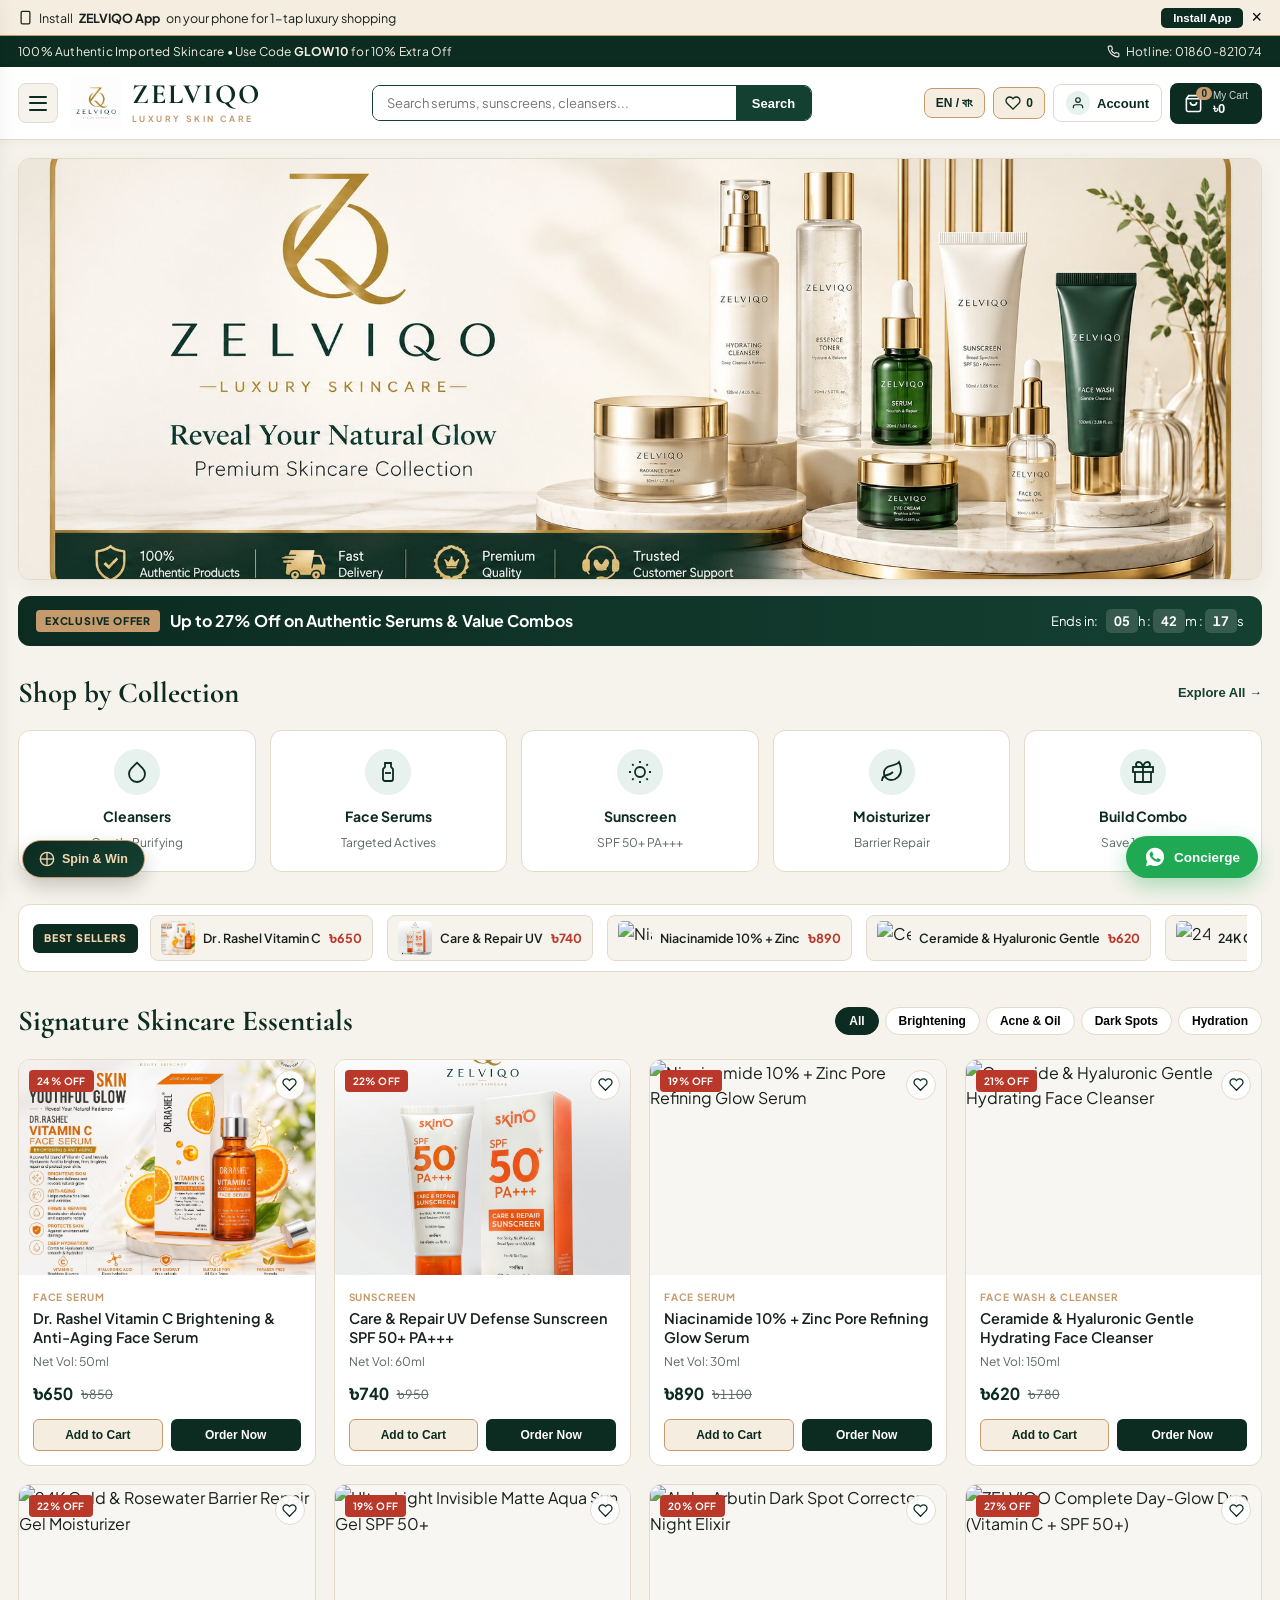
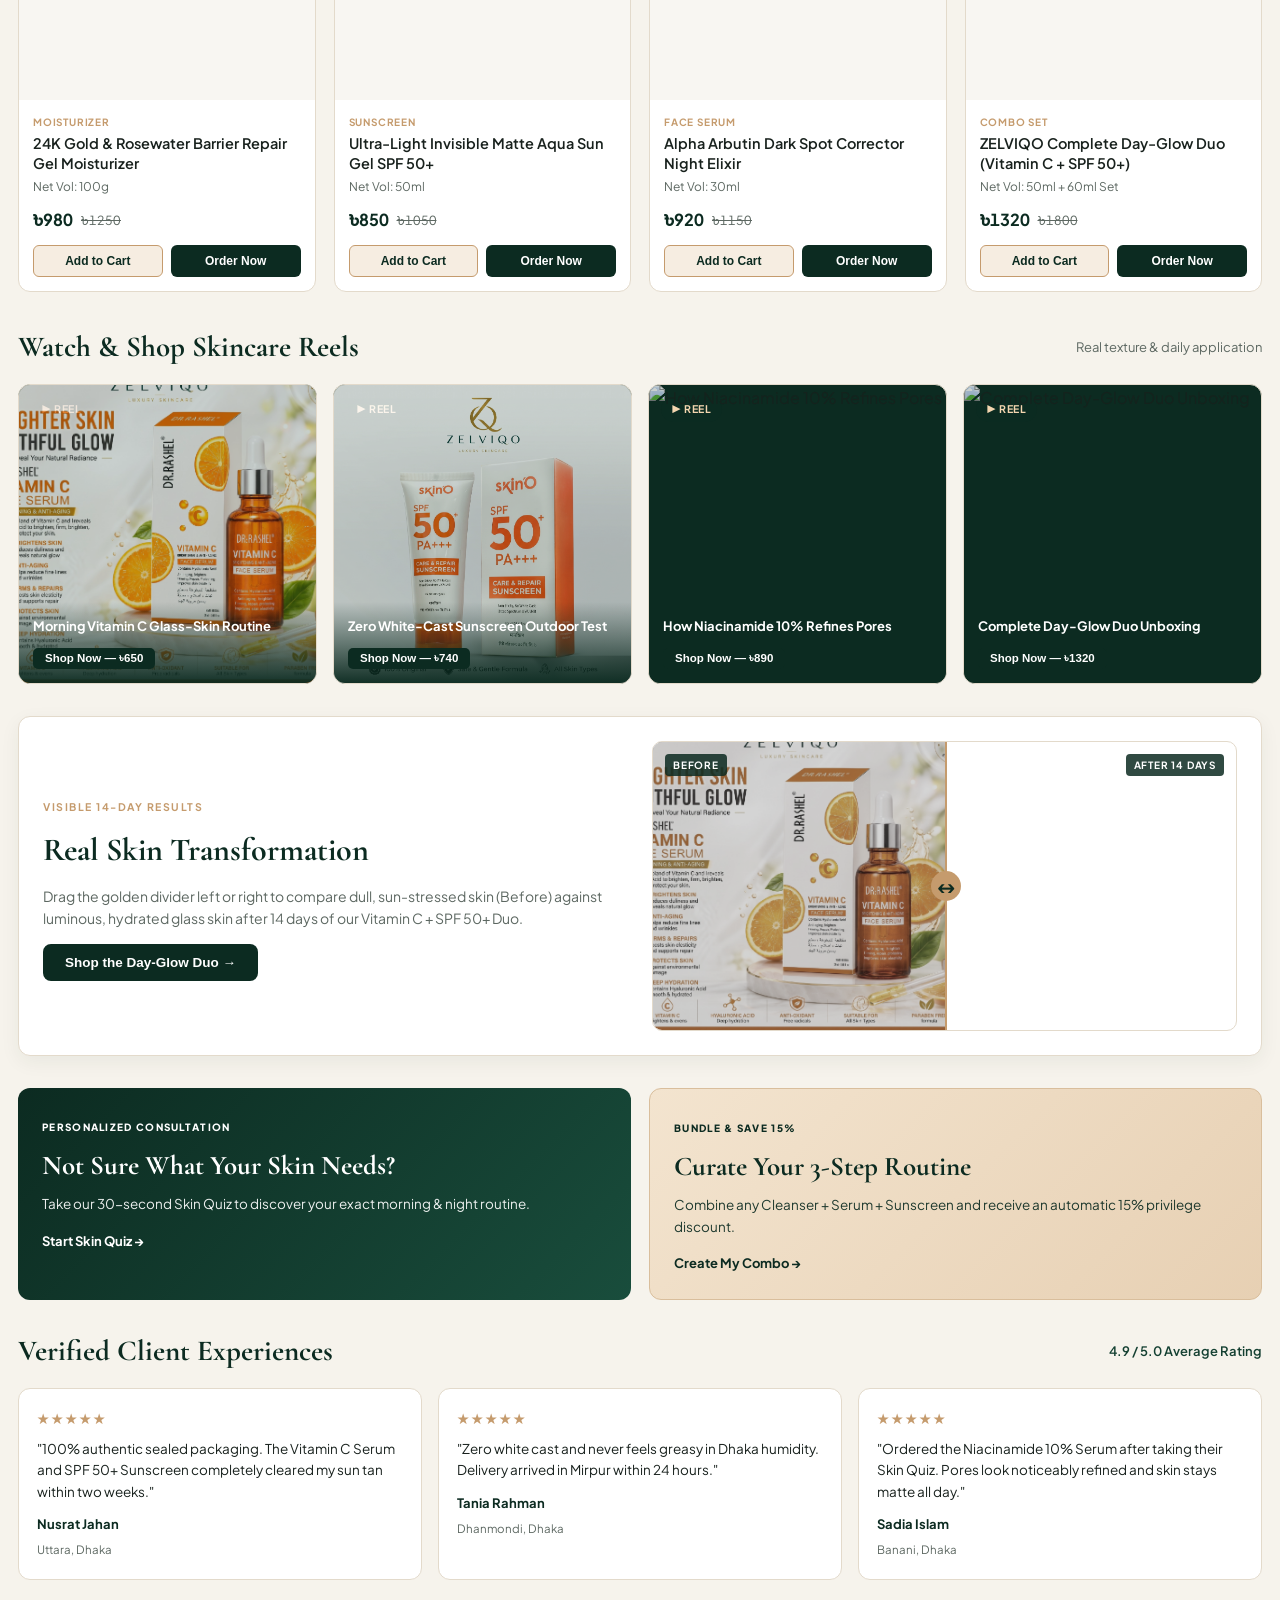
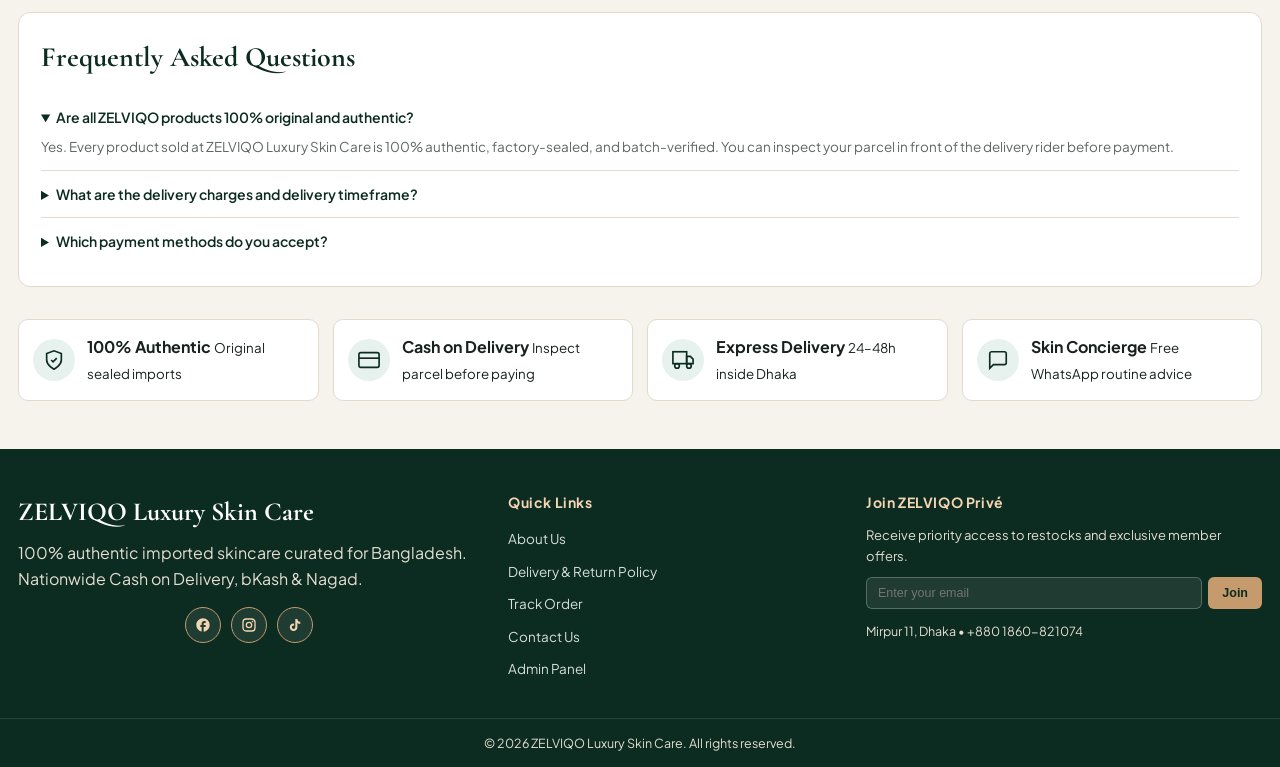
==== commit 76a8db03: "Update print statement from 'Hello' to 'Goodbye'" ====
--- a/index.html
+++ b/index.html
@@ -6,16 +6,19 @@
   <title>ZELVIQO Luxury Skin Care | Authentic Skincare in Bangladesh</title>
   <link rel="preconnect" href="https://fonts.googleapis.com" />
   <link rel="preconnect" href="https://fonts.gstatic.com" crossorigin />
-  <link href="https://fonts.googleapis.com/css2?family=Cormorant+Garamond:wght@600;700&family=Hind+Siliguri:wght@400;500;600;700&family=Plus+Jakarta+Sans:wght@400;500;600;700&display=swap" rel="stylesheet" />
+  <link href="https://fonts.googleapis.com/css2?family=Cormorant+Garamond:ital,wght@0,600;0,700;1,600&family=Hind+Siliguri:wght@400;500;600;700&family=Plus+Jakarta+Sans:wght@400;500;600;700&display=swap" rel="stylesheet" />
   <link rel="stylesheet" href="style.css" />
 </head>
 <body>
 
-  <!-- PWA App Install Top Bar -->
+  <!-- PWA App Install Bar -->
   <div class="pwa-install-bar" id="pwaInstallBar">
     <div class="container pwa-flex">
-      <span>📲 Install <strong>ZELVIQO App</strong> on your phone for 1-tap shopping!</span>
-      <div style="display:flex; gap:8px; align-items:center;">
+      <span class="pwa-msg">
+        <svg viewBox="0 0 24 24" width="15" height="15" fill="none" stroke="currentColor" stroke-width="2"><rect x="5" y="2" width="14" height="20" rx="2"/><line x1="12" y1="18" x2="12.01" y2="18"/></svg>
+        Install <strong>ZELVIQO App</strong> on your phone for 1-tap luxury shopping
+      </span>
+      <div class="pwa-actions">
         <button type="button" class="btn-gold-sm" onclick="installZelviqoApp()">Install App</button>
         <button type="button" class="pwa-close" onclick="document.getElementById('pwaInstallBar').style.display='none'">&times;</button>
       </div>
@@ -25,8 +28,11 @@
   <!-- Top Announcement Strip -->
   <div class="top-notice">
     <div class="container notice-flex">
-      <p data-i18n="topNotice">✨ 100% Authentic Imported Skincare | Use Code <strong>GLOW10</strong> for 10% Extra Off</p>
-      <span class="hide-mobile">📞 Hotline: 01860-821074</span>
+      <p data-i18n="topNotice">100% Authentic Imported Skincare &bull; Use Code <strong>GLOW10</strong> for 10% Extra Off</p>
+      <span class="hide-mobile hotline-tag">
+        <svg viewBox="0 0 24 24" width="13" height="13" fill="none" stroke="currentColor" stroke-width="2"><path d="M22 16.92v3a2 2 0 0 1-2.18 2 19.79 19.79 0 0 1-8.63-3.07 19.5 19.5 0 0 1-6-6 19.79 19.79 0 0 1-3.07-8.67A2 2 0 0 1 4.11 2h3a2 2 0 0 1 2 1.72c.127.96.361 1.903.7 2.81a2 2 0 0 1-.45 2.11L8.09 9.91a16 16 0 0 0 6 6l1.27-1.27a2 2 0 0 1 2.11-.45c.907.339 1.85.573 2.81.7A2 2 0 0 1 22 16.92z"/></svg>
+        Hotline: 01860-821074
+      </span>
     </div>
   </div>
 
@@ -34,14 +40,12 @@
   <header class="site-header">
     <div class="container header-inner">
       <div class="header-left-group">
-        <button type="button" class="hamburger-btn" id="openMenuBtn" aria-label="Open Navigation Menu">
-          <span></span>
-          <span></span>
-          <span></span>
+        <button type="button" class="hamburger-btn" id="openMenuBtn" aria-label="Menu">
+          <span></span><span></span><span></span>
         </button>
 
-        <a href="#home" class="brand-logo logo-animate" onclick="navigateTo('home'); return false;">
-          <img src="logo.png" alt="ZELVIQO Luxury Skin Care Logo" />
+        <a href="#home" class="brand-logo" onclick="navigateTo('home'); return false;">
+          <img src="logo.png" alt="ZELVIQO Luxury Skin Care" />
           <div class="brand-text">
             <span class="brand-title">ZELVIQO</span>
             <span class="brand-sub">LUXURY SKIN CARE</span>
@@ -52,7 +56,7 @@
       <!-- Live Search Bar -->
       <div class="search-wrapper">
         <div class="search-box">
-          <input type="text" id="searchInput" placeholder="Search Vitamin C, Sunscreen, Cleanser..." autocomplete="off" />
+          <input type="text" id="searchInput" placeholder="Search serums, sunscreens, cleansers..." autocomplete="off" />
           <button type="button" id="searchBtn" data-i18n="searchBtn">Search</button>
         </div>
         <div class="search-dropdown" id="searchDropdown"></div>
@@ -60,20 +64,23 @@
 
       <!-- Header Right Controls -->
       <div class="header-actions">
-        <button type="button" class="lang-switch-btn" id="langSwitchBtn" onclick="toggleLanguage()">EN / বাং</button>
-
-        <button type="button" class="icon-pill-btn" onclick="openWishlistDrawer()" title="My Wishlist">
-          ❤️ <span id="wishlistCount">0</span>
+        <button type="button" class="lang-switch-btn" onclick="toggleLanguage()">EN / বাং</button>
+
+        <button type="button" class="icon-pill-btn" onclick="openWishlistDrawer()" aria-label="Wishlist">
+          <svg viewBox="0 0 24 24" width="16" height="16" fill="none" stroke="currentColor" stroke-width="2"><path d="M20.84 4.61a5.5 5.5 0 0 0-7.78 0L12 5.67l-1.06-1.06a5.5 5.5 0 0 0-7.78 7.78l1.06 1.06L12 21.23l7.78-7.78 1.06-1.06a5.5 5.5 0 0 0 0-7.78z"/></svg>
+          <span id="wishlistCount">0</span>
         </button>
 
-        <button type="button" class="account-trigger hide-mobile" id="headerAccountBtn" onclick="navigateTo('profile')">
-          <span class="user-avatar" id="headerUserAvatar">👤</span>
-          <span id="headerUserName">Login</span>
+        <button type="button" class="account-trigger hide-mobile" onclick="navigateTo('profile')">
+          <span class="user-avatar" id="headerUserAvatar">
+            <svg viewBox="0 0 24 24" width="14" height="14" fill="none" stroke="currentColor" stroke-width="2"><path d="M20 21v-2a4 4 0 0 0-4-4H8a4 4 0 0 0-4 4v2"/><circle cx="12" cy="7" r="4"/></svg>
+          </span>
+          <span id="headerUserName">Account</span>
         </button>
 
-        <button type="button" class="bag-summary-btn" id="openCartBtn" aria-label="Open My Cart">
+        <button type="button" class="bag-summary-btn" id="openCartBtn" aria-label="My Cart">
           <div class="bag-icon-wrap">
-            <span>🛒</span>
+            <svg viewBox="0 0 24 24" width="19" height="19" fill="none" stroke="currentColor" stroke-width="2"><path d="M6 2L3 6v14a2 2 0 0 0 2 2h14a2 2 0 0 0 2-2V6l-3-4z"/><line x1="3" y1="6" x2="21" y2="6"/><path d="M16 10a4 4 0 0 1-8 0"/></svg>
             <span class="cart-badge" id="cartCount">0</span>
           </div>
           <div class="bag-price-wrap hide-mobile">
@@ -87,7 +94,7 @@
 
   <!-- Slide-Out 3-Line Navigation Drawer -->
   <div class="drawer-backdrop" id="menuBackdrop"></div>
-  <aside class="nav-drawer" id="navDrawer" aria-hidden="true">
+  <aside class="nav-drawer" id="navDrawer">
     <div class="nav-drawer-header">
       <div class="drawer-brand-info">
         <strong>ZELVIQO</strong>
@@ -99,44 +106,43 @@
     <div class="nav-drawer-body">
       <div class="drawer-section-label" data-i18n="menuMain">EXPLORE STORE</div>
       <ul class="drawer-nav-list">
-        <li><button type="button" class="drawer-link active" data-nav="home" onclick="navigateTo('home')" data-i18n="navHome">🏠 Home</button></li>
-        <li><button type="button" class="drawer-link" data-nav="all-products" onclick="navigateTo('category', 'all')" data-i18n="navAll">✨ All Skincare Products</button></li>
-        <li><button type="button" class="drawer-link" data-nav="builder" onclick="navigateTo('builder')" data-i18n="navBuilder">🎁 Build Your Combo (15% Off)</button></li>
-        <li><button type="button" class="drawer-link" data-nav="quiz" onclick="navigateTo('quiz')" data-i18n="navQuiz">🔬 Skin Type Quiz</button></li>
-        <li><button type="button" class="drawer-link" data-nav="guide" onclick="navigateTo('guide')" data-i18n="navGuide">📖 Skincare Routine Guide</button></li>
+        <li><button type="button" class="drawer-link active" data-nav="home" onclick="navigateTo('home')" data-i18n="navHome">Home</button></li>
+        <li><button type="button" class="drawer-link" data-nav="all-products" onclick="navigateTo('category', 'all')" data-i18n="navAll">All Skincare Products</button></li>
+        <li><button type="button" class="drawer-link" data-nav="builder" onclick="navigateTo('builder')" data-i18n="navBuilder">Build Your Combo (15% Off)</button></li>
+        <li><button type="button" class="drawer-link" data-nav="quiz" onclick="navigateTo('quiz')" data-i18n="navQuiz">Skin Consultation Quiz</button></li>
+        <li><button type="button" class="drawer-link" data-nav="guide" onclick="navigateTo('guide')" data-i18n="navGuide">Daily Routine Guide</button></li>
       </ul>
 
-      <div class="drawer-section-label" data-i18n="menuCats">SKINCARE CATEGORIES</div>
+      <div class="drawer-section-label" data-i18n="menuCats">COLLECTIONS</div>
       <ul class="drawer-nav-list">
-        <li><button type="button" class="drawer-link" data-nav="cleanser" onclick="navigateTo('category', 'cleanser')">🫧 Face Wash &amp; Cleanser</button></li>
-        <li><button type="button" class="drawer-link" data-nav="serum" onclick="navigateTo('category', 'serum')">💧 Face Serums</button></li>
-        <li><button type="button" class="drawer-link" data-nav="sunscreen" onclick="navigateTo('category', 'sunscreen')">☀️ Sunscreen SPF 50+</button></li>
-        <li><button type="button" class="drawer-link" data-nav="moisturizer" onclick="navigateTo('category', 'moisturizer')">🌿 Moisturizer &amp; Night Gel</button></li>
-        <li><button type="button" class="drawer-link" data-nav="combo" onclick="navigateTo('category', 'combo')">🎀 Value Combo Sets</button></li>
+        <li><button type="button" class="drawer-link" data-nav="cleanser" onclick="navigateTo('category', 'cleanser')">Face Wash &amp; Cleansers</button></li>
+        <li><button type="button" class="drawer-link" data-nav="serum" onclick="navigateTo('category', 'serum')">Targeted Face Serums</button></li>
+        <li><button type="button" class="drawer-link" data-nav="sunscreen" onclick="navigateTo('category', 'sunscreen')">Sunscreen SPF 50+ PA+++</button></li>
+        <li><button type="button" class="drawer-link" data-nav="moisturizer" onclick="navigateTo('category', 'moisturizer')">Moisturizers &amp; Night Gels</button></li>
+        <li><button type="button" class="drawer-link" data-nav="combo" onclick="navigateTo('category', 'combo')">Curated Value Combos</button></li>
       </ul>
 
-      <div class="drawer-section-label" data-i18n="menuSupport">PAGES &amp; SUPPORT</div>
+      <div class="drawer-section-label" data-i18n="menuSupport">CLIENT SERVICES</div>
       <ul class="drawer-nav-list">
-        <li><button type="button" class="drawer-link" data-nav="profile" onclick="navigateTo('profile')" data-i18n="navProfile">👤 My Profile &amp; Loyalty Points</button></li>
-        <li><button type="button" class="drawer-link" data-nav="track" onclick="navigateTo('track')" data-i18n="navTrack">🚚 Track Your Order</button></li>
-        <li><button type="button" class="drawer-link" data-nav="about" onclick="navigateTo('about')" data-i18n="navAbout">🏛️ About Us</button></li>
-        <li><button type="button" class="drawer-link" data-nav="policy" onclick="navigateTo('policy')" data-i18n="navPolicy">🛡️ Delivery &amp; Return Policy</button></li>
-        <li><button type="button" class="drawer-link" data-nav="contact" onclick="navigateTo('contact')" data-i18n="navContact">📞 Contact Us</button></li>
-        <li><button type="button" class="drawer-link" data-nav="admin" onclick="navigateTo('admin')">⚙️ Store Admin Panel</button></li>
+        <li><button type="button" class="drawer-link" data-nav="profile" onclick="navigateTo('profile')" data-i18n="navProfile">My Profile &amp; Glow Points</button></li>
+        <li><button type="button" class="drawer-link" data-nav="track" onclick="navigateTo('track')" data-i18n="navTrack">Track Your Parcel</button></li>
+        <li><button type="button" class="drawer-link" data-nav="about" onclick="navigateTo('about')" data-i18n="navAbout">About ZELVIQO</button></li>
+        <li><button type="button" class="drawer-link" data-nav="policy" onclick="navigateTo('policy')" data-i18n="navPolicy">Delivery &amp; Return Policy</button></li>
+        <li><button type="button" class="drawer-link" data-nav="contact" onclick="navigateTo('contact')" data-i18n="navContact">Contact Concierge</button></li>
+        <li><button type="button" class="drawer-link" data-nav="admin" onclick="navigateTo('admin')">Store Admin Panel</button></li>
       </ul>
 
-      <!-- Social Media Icons (Facebook, Instagram, TikTok) -->
       <div class="drawer-social-box">
-        <span>Follow ZELVIQO Official</span>
+        <span>Connect With ZELVIQO</span>
         <div class="social-icon-row">
-          <a href="https://www.facebook.com/" target="_blank" rel="noopener" aria-label="Facebook" class="soc-btn fb">
-            <svg viewBox="0 0 24 24" width="18" height="18" fill="currentColor"><path d="M22 12c0-5.52-4.48-10-10-10S2 6.48 2 12c0 4.84 3.44 8.87 8 9.8V15H8v-3h2V9.5C10 7.57 11.57 6 13.5 6H16v3h-2c-.55 0-1 .45-1 1v2h3v3h-3v6.95c5.05-.5 9-4.76 9-9.95z"/></svg>
+          <a href="https://www.facebook.com/" target="_blank" rel="noopener" aria-label="Facebook" class="soc-btn">
+            <svg viewBox="0 0 24 24" width="16" height="16" fill="currentColor"><path d="M22 12c0-5.52-4.48-10-10-10S2 6.48 2 12c0 4.84 3.44 8.87 8 9.8V15H8v-3h2V9.5C10 7.57 11.57 6 13.5 6H16v3h-2c-.55 0-1 .45-1 1v2h3v3h-3v6.95c5.05-.5 9-4.76 9-9.95z"/></svg>
           </a>
-          <a href="https://www.instagram.com/" target="_blank" rel="noopener" aria-label="Instagram" class="soc-btn ig">
-            <svg viewBox="0 0 24 24" width="18" height="18" fill="currentColor"><path d="M7.8 2h8.4C19.4 2 22 4.6 22 7.8v8.4a5.8 5.8 0 0 1-5.8 5.8H7.8C4.6 22 2 19.4 2 16.2V7.8A5.8 5.8 0 0 1 7.8 2m-.2 2A3.6 3.6 0 0 0 4 7.6v8.8C4 18.39 5.61 20 7.6 20h8.8a3.6 3.6 0 0 0 3.6-3.6V7.6C20 5.61 18.39 4 16.4 4H7.6m9.65 1.5a1.25 1.25 0 0 1 1.25 1.25A1.25 1.25 0 0 1 17.25 8 1.25 1.25 0 0 1 16 6.75a1.25 1.25 0 0 1 1.25-1.25M12 7a5 5 0 0 1 5 5 5 5 0 0 1-5 5 5 5 0 0 1-5-5 5 5 0 0 1 5-5m0 2a3 3 0 0 0-3 3 3 3 0 0 0 3 3 3 3 0 0 0 3-3 3 3 0 0 0-3-3z"/></svg>
+          <a href="https://www.instagram.com/" target="_blank" rel="noopener" aria-label="Instagram" class="soc-btn">
+            <svg viewBox="0 0 24 24" width="16" height="16" fill="currentColor"><path d="M7.8 2h8.4C19.4 2 22 4.6 22 7.8v8.4a5.8 5.8 0 0 1-5.8 5.8H7.8C4.6 22 2 19.4 2 16.2V7.8A5.8 5.8 0 0 1 7.8 2m-.2 2A3.6 3.6 0 0 0 4 7.6v8.8C4 18.39 5.61 20 7.6 20h8.8a3.6 3.6 0 0 0 3.6-3.6V7.6C20 5.61 18.39 4 16.4 4H7.6m9.65 1.5a1.25 1.25 0 0 1 1.25 1.25A1.25 1.25 0 0 1 17.25 8 1.25 1.25 0 0 1 16 6.75a1.25 1.25 0 0 1 1.25-1.25M12 7a5 5 0 0 1 5 5 5 5 0 0 1-5 5 5 5 0 0 1-5-5 5 5 0 0 1 5-5m0 2a3 3 0 0 0-3 3 3 3 0 0 0 3 3 3 3 0 0 0 3-3 3 3 0 0 0-3-3z"/></svg>
           </a>
-          <a href="https://www.tiktok.com/" target="_blank" rel="noopener" aria-label="TikTok" class="soc-btn tt">
-            <svg viewBox="0 0 24 24" width="18" height="18" fill="currentColor"><path d="M16.6 5.82s.51.5 0 0A4.278 4.278 0 0 1 15.54 3h-3.09v12.4a2.592 2.592 0 0 1-2.59 2.5c-1.42 0-2.6-1.16-2.6-2.6 0-1.72 1.66-3.01 3.37-2.48V9.66c-3.45-.46-6.47 2.22-6.47 5.64 0 3.33 2.76 5.7 5.69 5.7 3.14 0 5.69-2.55 5.69-5.7V9.01a7.35 7.35 0 0 0 4.3 1.38V7.3s-1.88.09-3.24-1.48z"/></svg>
+          <a href="https://www.tiktok.com/" target="_blank" rel="noopener" aria-label="TikTok" class="soc-btn">
+            <svg viewBox="0 0 24 24" width="16" height="16" fill="currentColor"><path d="M16.6 5.82s.51.5 0 0A4.278 4.278 0 0 1 15.54 3h-3.09v12.4a2.592 2.592 0 0 1-2.59 2.5c-1.42 0-2.6-1.16-2.6-2.6 0-1.72 1.66-3.01 3.37-2.48V9.66c-3.45-.46-6.47 2.22-6.47 5.64 0 3.33 2.76 5.7 5.69 5.7 3.14 0 5.69-2.55 5.69-5.7V9.01a7.35 7.35 0 0 0 4.3 1.38V7.3s-1.88.09-3.24-1.48z"/></svg>
           </a>
         </div>
       </div>
@@ -147,16 +153,16 @@
   <div id="page-home" class="page-view active">
     <div class="container home-container">
 
-      <!-- Clean Hero Banner (No Text Overlay) -->
-      <section class="clean-hero-banner" onclick="navigateTo('category', 'all')" title="Click to explore ZELVIQO Collection">
+      <!-- Clean Hero Banner -->
+      <section class="clean-hero-banner" onclick="navigateTo('category', 'all')">
         <img src="hero-banner.jpg" alt="ZELVIQO Luxury Skin Care Collection" />
       </section>
 
       <!-- Flash Sale Countdown Strip -->
       <section class="flash-sale-bar">
         <div class="flash-left">
-          <span class="flash-badge">⚡ GLOW FLASH SALE</span>
-          <strong data-i18n="flashText">Up to 27% Off on Authentic Serums &amp; Combos!</strong>
+          <span class="flash-badge">EXCLUSIVE OFFER</span>
+          <strong data-i18n="flashText">Up to 27% Off on Authentic Serums &amp; Value Combos</strong>
         </div>
         <div class="flash-timer">
           <span data-i18n="endsIn">Ends in:</span>
@@ -168,35 +174,45 @@
         </div>
       </section>
 
-      <!-- Visual Category Cards -->
+      <!-- Visual Category Cards with Luxury Line Icons -->
       <section class="section-block">
         <div class="section-row-head">
-          <h2 data-i18n="shopByCat">Shop by Category</h2>
-          <button type="button" class="text-link-btn" onclick="navigateTo('category', 'all')" data-i18n="viewAll">View All &rarr;</button>
+          <h2 data-i18n="shopByCat">Shop by Collection</h2>
+          <button type="button" class="text-link-btn" onclick="navigateTo('category', 'all')" data-i18n="viewAll">Explore All &rarr;</button>
         </div>
         <div class="visual-cat-grid">
           <div class="v-cat-card" onclick="navigateTo('category', 'cleanser')">
-            <div class="v-cat-icon">🫧</div>
+            <div class="v-cat-icon">
+              <svg viewBox="0 0 24 24" width="24" height="24" fill="none" stroke="currentColor" stroke-width="1.8"><path d="M12 2.69l5.66 5.66a8 8 0 1 1-11.31 0z"/></svg>
+            </div>
             <strong>Cleansers</strong>
-            <span>Gentle Face Wash</span>
+            <span>Gentle Purifying</span>
           </div>
           <div class="v-cat-card" onclick="navigateTo('category', 'serum')">
-            <div class="v-cat-icon">💧</div>
+            <div class="v-cat-icon">
+              <svg viewBox="0 0 24 24" width="24" height="24" fill="none" stroke="currentColor" stroke-width="1.8"><path d="M9 3h6v4l2 2v10a2 2 0 0 1-2 2H9a2 2 0 0 1-2-2V9l2-2V3z"/><line x1="9" y1="13" x2="15" y2="13"/></svg>
+            </div>
             <strong>Face Serums</strong>
-            <span>Vitamin C &amp; Niacinamide</span>
+            <span>Targeted Actives</span>
           </div>
           <div class="v-cat-card" onclick="navigateTo('category', 'sunscreen')">
-            <div class="v-cat-icon">☀️</div>
+            <div class="v-cat-icon">
+              <svg viewBox="0 0 24 24" width="24" height="24" fill="none" stroke="currentColor" stroke-width="1.8"><circle cx="12" cy="12" r="5"/><line x1="12" y1="1" x2="12" y2="3"/><line x1="12" y1="21" x2="12" y2="23"/><line x1="4.22" y1="4.22" x2="5.64" y2="5.64"/><line x1="18.36" y1="18.36" x2="19.78" y2="19.78"/><line x1="1" y1="12" x2="3" y2="12"/><line x1="21" y1="12" x2="23" y2="12"/><line x1="4.22" y1="19.78" x2="5.64" y2="18.36"/><line x1="18.36" y1="5.64" x2="19.78" y2="4.22"/></svg>
+            </div>
             <strong>Sunscreen</strong>
             <span>SPF 50+ PA+++</span>
           </div>
           <div class="v-cat-card" onclick="navigateTo('category', 'moisturizer')">
-            <div class="v-cat-icon">🌿</div>
+            <div class="v-cat-icon">
+              <svg viewBox="0 0 24 24" width="24" height="24" fill="none" stroke="currentColor" stroke-width="1.8"><path d="M11 20A7 7 0 0 1 9.8 6.1C15.5 5 17 4.48 19 2c1 2 2 4.18 2 8 0 5.5-4.78 10-10 10Z"/><path d="M2 21c0-3 1.85-5.36 5.08-6C9.5 14.52 12 13 13 12"/></svg>
+            </div>
             <strong>Moisturizer</strong>
-            <span>Barrier Gel</span>
+            <span>Barrier Repair</span>
           </div>
           <div class="v-cat-card" onclick="navigateTo('builder')">
-            <div class="v-cat-icon">🎁</div>
+            <div class="v-cat-icon">
+              <svg viewBox="0 0 24 24" width="24" height="24" fill="none" stroke="currentColor" stroke-width="1.8"><polyline points="20 12 20 22 4 22 4 12"/><rect x="2" y="7" width="20" height="5"/><line x1="12" y1="22" x2="12" y2="7"/><path d="M12 7H7.5a2.5 2.5 0 0 1 0-5C11 2 12 7 12 7z"/><path d="M12 7h4.5a2.5 2.5 0 0 0 0-5C13 2 12 7 12 7z"/></svg>
+            </div>
             <strong>Build Combo</strong>
             <span>Save 15% Extra</span>
           </div>
@@ -205,94 +221,153 @@
 
       <!-- Auto-Moving Trending Showcase -->
       <section class="trending-strip">
-        <div class="trending-label">🔥 BEST SELLERS</div>
+        <div class="trending-label">BEST SELLERS</div>
         <div class="marquee-wrapper">
           <div class="marquee-track" id="movingProductTrack"></div>
         </div>
       </section>
 
-      <!-- Featured Products Grid -->
+      <!-- Featured Products with Skin Concern Filter -->
       <section class="section-block">
         <div class="section-row-head">
-          <h2 data-i18n="popularTitle">Popular Skincare Essentials</h2>
-          <button type="button" class="text-link-btn" onclick="navigateTo('category', 'all')" data-i18n="seeFullCatalog">See Full Catalog &rarr;</button>
+          <h2 data-i18n="popularTitle">Signature Skincare Essentials</h2>
+          <div class="concern-filter-pills">
+            <button type="button" class="cf-pill active" onclick="filterHomeByConcern('all', this)">All</button>
+            <button type="button" class="cf-pill" onclick="filterHomeByConcern('brightening', this)">Brightening</button>
+            <button type="button" class="cf-pill" onclick="filterHomeByConcern('acne', this)">Acne &amp; Oil</button>
+            <button type="button" class="cf-pill" onclick="filterHomeByConcern('darkspot', this)">Dark Spots</button>
+            <button type="button" class="cf-pill" onclick="filterHomeByConcern('hydration', this)">Hydration</button>
+          </div>
         </div>
         <div class="product-grid" id="homeProductGrid"></div>
       </section>
 
-      <!-- Watch & Shop (UGC Video Reels Section) -->
+      <!-- Watch & Shop (UGC Reels Showcase) -->
       <section class="section-block">
         <div class="section-row-head">
           <h2>Watch &amp; Shop Skincare Reels</h2>
-          <span style="font-size:12.5px; color:var(--text-muted);">Real texture &amp; glow results</span>
+          <span style="font-size:13px; color:var(--text-muted);">Real texture &amp; daily application</span>
         </div>
         <div class="reels-grid" id="watchShopGrid"></div>
       </section>
 
-      <!-- Interactive Before & After Skin Transformation Slider -->
+      <!-- Before & After Skin Transformation Slider -->
       <section class="section-block ba-section-card">
         <div class="ba-info">
           <span class="hero-pill" style="color:var(--gold-accent);">VISIBLE 14-DAY RESULTS</span>
           <h2>Real Skin Transformation</h2>
-          <p>Drag the golden slider left or right to compare dull, sun-damaged skin (Before) vs. hydrated glass-skin glow after 14 days of our Vitamin C + SPF 50+ Duo.</p>
-          <button type="button" class="btn-primary" style="margin-top:12px;" onclick="navigateTo('product', 8)">Shop the Day-Glow Duo &rarr;</button>
-        </div>
-        <div class="ba-slider-box" id="baSliderBox">
-          <img src="product-8.jpg" alt="After 14 Days Glow" class="ba-img-after" />
+          <p>Drag the golden divider left or right to compare dull, sun-stressed skin (Before) against luminous, hydrated glass skin after 14 days of our Vitamin C + SPF 50+ Duo.</p>
+          <button type="button" class="btn-primary" style="margin-top:14px;" onclick="navigateTo('product', 8)">Shop the Day-Glow Duo &rarr;</button>
+        </div>
+        <div class="ba-slider-box">
+          <img src="product-8.jpg" alt="After 14 Days" class="ba-img-after" />
           <div class="ba-before-wrap" id="baBeforeWrap">
             <img src="product-1.jpg" alt="Before Routine" class="ba-img-before" />
           </div>
           <span class="ba-label ba-left">BEFORE</span>
           <span class="ba-label ba-right">AFTER 14 DAYS</span>
-          <input type="range" min="5" max="95" value="50" class="ba-range" id="baRangeInput" oninput="updateBeforeAfter(this.value)" />
-          <div class="ba-divider" id="baDivider"><span>⇄</span></div>
+          <input type="range" min="5" max="95" value="50" class="ba-range" oninput="updateBeforeAfter(this.value)" />
+          <div class="ba-divider" id="baDivider"><span>&harr;</span></div>
         </div>
       </section>
 
       <!-- Interactive Routine & Quiz Promo Banners -->
       <section class="dual-feature-grid">
         <div class="feature-promo-card fp-emerald" onclick="navigateTo('quiz')">
-          <span class="fp-tag">PERSONALIZED CARE</span>
+          <span class="fp-tag">PERSONALIZED CONSULTATION</span>
           <h3>Not Sure What Your Skin Needs?</h3>
-          <p>Take our 30-second Skin Quiz to find your exact routine.</p>
+          <p>Take our 30-second Skin Quiz to discover your exact morning &amp; night routine.</p>
           <span class="fp-cta">Start Skin Quiz &rarr;</span>
         </div>
         <div class="feature-promo-card fp-gold" onclick="navigateTo('builder')">
           <span class="fp-tag">BUNDLE &amp; SAVE 15%</span>
-          <h3>Build Your Own 3-Step Routine</h3>
-          <p>Pick any Cleanser + Serum + Sunscreen and get 15% off automatically.</p>
+          <h3>Curate Your 3-Step Routine</h3>
+          <p>Combine any Cleanser + Serum + Sunscreen and receive an automatic 15% privilege discount.</p>
           <span class="fp-cta">Create My Combo &rarr;</span>
         </div>
       </section>
 
-      <!-- Trust Badges -->
+      <!-- Verified Customer Testimonials -->
+      <section class="section-block">
+        <div class="section-row-head">
+          <h2>Verified Client Experiences</h2>
+          <span style="font-size:13px; color:var(--emerald-main); font-weight:600;">4.9 / 5.0 Average Rating</span>
+        </div>
+        <div class="testimonial-grid">
+          <div class="testimonial-card">
+            <div class="t-stars">&#9733;&#9733;&#9733;&#9733;&#9733;</div>
+            <p>"100% authentic sealed packaging. The Vitamin C Serum and SPF 50+ Sunscreen completely cleared my sun tan within two weeks."</p>
+            <strong>Nusrat Jahan</strong>
+            <small>Uttara, Dhaka</small>
+          </div>
+          <div class="testimonial-card">
+            <div class="t-stars">&#9733;&#9733;&#9733;&#9733;&#9733;</div>
+            <p>"Zero white cast and never feels greasy in Dhaka humidity. Delivery arrived in Mirpur within 24 hours."</p>
+            <strong>Tania Rahman</strong>
+            <small>Dhanmondi, Dhaka</small>
+          </div>
+          <div class="testimonial-card">
+            <div class="t-stars">&#9733;&#9733;&#9733;&#9733;&#9733;</div>
+            <p>"Ordered the Niacinamide 10% Serum after taking their Skin Quiz. Pores look noticeably refined and skin stays matte all day."</p>
+            <strong>Sadia Islam</strong>
+            <small>Banani, Dhaka</small>
+          </div>
+        </div>
+      </section>
+
+      <!-- FAQ Accordion Section -->
+      <section class="section-block faq-box">
+        <h2 style="font-family:'Cormorant Garamond', serif; font-size:28px; color:var(--emerald-dark); margin-bottom:14px;">Frequently Asked Questions</h2>
+        <details class="faq-item" open>
+          <summary>Are all ZELVIQO products 100% original and authentic?</summary>
+          <p>Yes. Every product sold at ZELVIQO Luxury Skin Care is 100% authentic, factory-sealed, and batch-verified. You can inspect your parcel in front of the delivery rider before payment.</p>
+        </details>
+        <details class="faq-item">
+          <summary>What are the delivery charges and delivery timeframe?</summary>
+          <p>Inside Dhaka City delivery is ৳70 (24–48 hours) and Outside Dhaka is ৳130 (2–3 working days). Orders of ৳2,000 or more qualify for complimentary Free Home Delivery.</p>
+        </details>
+        <details class="faq-item">
+          <summary>Which payment methods do you accept?</summary>
+          <p>We offer Cash on Delivery (COD) nationwide across Bangladesh, as well as instant bKash and Nagad Personal payment options at checkout.</p>
+        </details>
+      </section>
+
+      <!-- Luxury Trust Guarantees -->
       <section class="trust-strip-cards">
         <div class="trust-box">
-          <span>🛡️</span>
+          <div class="trust-svg">
+            <svg viewBox="0 0 24 24" width="22" height="22" fill="none" stroke="currentColor" stroke-width="1.8"><path d="M12 22s8-4 8-10V5l-8-3-8 3v7c0 6 8 10 8 10z"/><polyline points="9 12 11 14 15 10"/></svg>
+          </div>
           <div>
             <strong>100% Authentic</strong>
             <small>Original sealed imports</small>
           </div>
         </div>
         <div class="trust-box">
-          <span>💵</span>
+          <div class="trust-svg">
+            <svg viewBox="0 0 24 24" width="22" height="22" fill="none" stroke="currentColor" stroke-width="1.8"><rect x="1" y="4" width="22" height="16" rx="2"/><line x1="1" y1="10" x2="23" y2="10"/></svg>
+          </div>
           <div>
             <strong>Cash on Delivery</strong>
-            <small>Pay after checking parcel</small>
+            <small>Inspect parcel before paying</small>
           </div>
         </div>
         <div class="trust-box">
-          <span>🚚</span>
+          <div class="trust-svg">
+            <svg viewBox="0 0 24 24" width="22" height="22" fill="none" stroke="currentColor" stroke-width="1.8"><rect x="1" y="3" width="15" height="13"/><polygon points="16 8 20 8 23 11 23 16 16 16 16 8"/><circle cx="5.5" cy="18.5" r="2.5"/><circle cx="18.5" cy="18.5" r="2.5"/></svg>
+          </div>
           <div>
-            <strong>Fast Delivery</strong>
-            <small>24-48h inside Dhaka</small>
+            <strong>Express Delivery</strong>
+            <small>24–48h inside Dhaka</small>
           </div>
         </div>
         <div class="trust-box">
-          <span>💬</span>
+          <div class="trust-svg">
+            <svg viewBox="0 0 24 24" width="22" height="22" fill="none" stroke="currentColor" stroke-width="1.8"><path d="M21 15a2 2 0 0 1-2 2H7l-4 4V5a2 2 0 0 1 2-2h14a2 2 0 0 1 2 2z"/></svg>
+          </div>
           <div>
-            <strong>Skin Advisor</strong>
-            <small>Free WhatsApp consultation</small>
+            <strong>Skin Concierge</strong>
+            <small>Free WhatsApp routine advice</small>
           </div>
         </div>
       </section>
@@ -300,7 +375,7 @@
     </div>
   </div>
 
-  <!-- ==================== PAGE 2: DEDICATED CATEGORY / SHOP PAGE ==================== -->
+  <!-- ==================== PAGE 2: CATEGORY / SHOP PAGE ==================== -->
   <div id="page-category" class="page-view">
     <div class="container page-container">
       <div class="breadcrumb-bar">
@@ -337,7 +412,7 @@
     </div>
   </div>
 
-  <!-- ==================== PAGE 3: FULL PRODUCT DETAIL & ZOOM GALLERY PAGE ==================== -->
+  <!-- ==================== PAGE 3: FULL PRODUCT DETAIL PAGE ==================== -->
   <div id="page-product" class="page-view">
     <div class="container page-container">
       <div class="breadcrumb-bar">
@@ -347,12 +422,11 @@
         <span>/</span>
         <strong id="prodBreadcrumbTitle">Product Details</strong>
       </div>
-
       <div id="fullProductDetailContainer"></div>
     </div>
   </div>
 
-  <!-- ==================== PAGE 4: BUILD YOUR OWN COMBO (15% OFF) ==================== -->
+  <!-- ==================== PAGE 4: BUILD YOUR OWN COMBO ==================== -->
   <div id="page-builder" class="page-view">
     <div class="container page-container">
       <div class="breadcrumb-bar">
@@ -363,8 +437,8 @@
 
       <div class="page-card-box">
         <span class="hero-pill" style="color:var(--gold-accent);">BUNDLE &amp; SAVE 15%</span>
-        <h1 style="font-family:'Cormorant Garamond', serif; font-size:34px; color:var(--emerald-dark); margin-bottom:6px;">Build Your Custom 3-Step Skincare Combo</h1>
-        <p style="font-size:14px; color:var(--text-muted); margin-bottom:22px;">Select 1 Cleanser + 1 Serum + 1 Sunscreen below and get an instant <strong>15% Bundle Discount</strong>!</p>
+        <h1 class="serif-page-title">Build Your Custom 3-Step Skincare Combo</h1>
+        <p style="font-size:14px; color:var(--text-muted); margin-bottom:22px;">Select 1 Cleanser + 1 Serum + 1 Sunscreen below and get an instant <strong>15% Bundle Discount</strong>.</p>
 
         <div class="builder-grid">
           <div class="builder-step">
@@ -392,19 +466,19 @@
     </div>
   </div>
 
-  <!-- ==================== PAGE 5: SKIN TYPE QUIZ PAGE ==================== -->
+  <!-- ==================== PAGE 5: SKIN TYPE QUIZ ==================== -->
   <div id="page-quiz" class="page-view">
     <div class="container page-container narrow-page">
       <div class="breadcrumb-bar">
         <button type="button" onclick="navigateTo('home')">Home</button>
         <span>/</span>
-        <strong>Skin Type Quiz</strong>
+        <strong>Skin Consultation Quiz</strong>
       </div>
 
       <div class="page-card-box">
         <span class="hero-pill" style="color:var(--gold-accent);">FREE SKIN CONSULTATION</span>
-        <h1 style="font-family:'Cormorant Garamond', serif; font-size:32px; color:var(--emerald-dark); margin-bottom:8px;">Find Your Ideal Skincare Routine</h1>
-        <p style="font-size:14px; color:var(--text-muted); margin-bottom:18px;">Answer 2 quick questions to see dermatologist-inspired recommendations for your skin.</p>
+        <h1 class="serif-page-title">Find Your Ideal Skincare Routine</h1>
+        <p style="font-size:14px; color:var(--text-muted); margin-bottom:18px;">Answer 2 quick questions to see tailored recommendations for your skin.</p>
 
         <div class="form-group">
           <label>1. What is your skin type?</label>
@@ -432,30 +506,27 @@
     </div>
   </div>
 
-  <!-- ==================== PAGE 6: SKINCARE ROUTINE GUIDE PAGE ==================== -->
+  <!-- ==================== PAGE 6: SKINCARE ROUTINE GUIDE ==================== -->
   <div id="page-guide" class="page-view">
     <div class="container page-container narrow-page">
       <div class="breadcrumb-bar">
         <button type="button" onclick="navigateTo('home')">Home</button>
         <span>/</span>
-        <strong>Skincare Routine Guide</strong>
+        <strong>Daily Routine Guide</strong>
       </div>
 
       <div class="page-card-box">
-        <h1 style="font-family:'Cormorant Garamond', serif; font-size:32px; color:var(--emerald-dark); margin-bottom:14px;">Daily Morning &amp; Night Skincare Guide</h1>
-
+        <h1 class="serif-page-title">Daily Morning &amp; Night Skincare Guide</h1>
         <div class="guide-article">
-          <h3>☀️ Morning Glow &amp; Sun Protection Routine (3 Steps)</h3>
+          <h3>Morning Glow &amp; Sun Protection Routine (3 Steps)</h3>
           <p><strong>Step 1 — Cleanse:</strong> Wash your face with a gentle pH-balanced cleanser to remove overnight oil without drying your skin.</p>
           <p><strong>Step 2 — Treat:</strong> Apply 3–4 drops of <em>Vitamin C Serum</em> to brighten dullness and protect against pollution.</p>
           <p><strong>Step 3 — Protect:</strong> Finish with 2 fingers' worth of <em>SPF 50+ PA+++ Sunscreen</em> 15 minutes before going outside.</p>
           <button type="button" class="btn-add" style="margin-top:10px;" onclick="navigateTo('category', 'sunscreen')">Shop Sunscreens &amp; Serums &rarr;</button>
         </div>
-
-        <hr style="border:none; border-top:1px solid var(--border-color); margin:20px 0;" />
-
+        <hr class="soft-divider" />
         <div class="guide-article">
-          <h3>🌙 Night Repair &amp; Hydration Routine (3 Steps)</h3>
+          <h3>Night Repair &amp; Hydration Routine (3 Steps)</h3>
           <p><strong>Step 1 — Deep Cleanse:</strong> Remove sunscreen, dust, and excess sebum thoroughly before bed.</p>
           <p><strong>Step 2 — Repair:</strong> Use <em>Niacinamide 10%</em> (for oily/acne skin) or <em>Alpha Arbutin</em> (for dark spots).</p>
           <p><strong>Step 3 — Lock Moisture:</strong> Seal everything with a cooling <em>Barrier Repair Gel Moisturizer</em> so skin heals overnight.</p>
@@ -465,7 +536,7 @@
     </div>
   </div>
 
-  <!-- ==================== PAGE 7: ABOUT US PAGE ==================== -->
+  <!-- ==================== PAGE 7: ABOUT US ==================== -->
   <div id="page-about" class="page-view">
     <div class="container page-container narrow-page">
       <div class="breadcrumb-bar">
@@ -475,29 +546,29 @@
       </div>
 
       <div class="page-card-box">
-        <span class="hero-pill" style="color:var(--gold-accent);">OUR STORY</span>
-        <h1 style="font-family:'Cormorant Garamond', serif; font-size:34px; color:var(--emerald-dark); margin-bottom:12px;">About ZELVIQO Luxury Skin Care</h1>
-        <p style="font-size:14.5px; color:var(--text-dark); margin-bottom:14px;">
-          <strong>ZELVIQO Luxury Skin Care</strong> was founded in Dhaka, Bangladesh with a simple promise: to bring 100% authentic, sealed, and effective international skincare directly to your doorstep—without fake replicas or inflated prices.
+        <span class="hero-pill" style="color:var(--gold-accent);">OUR HERITAGE</span>
+        <h1 class="serif-page-title">About ZELVIQO Luxury Skin Care</h1>
+        <p style="font-size:14.5px; margin-bottom:14px;">
+          <strong>ZELVIQO Luxury Skin Care</strong> was founded in Dhaka, Bangladesh with an unwavering commitment: to deliver 100% authentic, factory-sealed, and clinically effective international skincare directly to your doorstep.
         </p>
         <p style="font-size:14.5px; color:var(--text-muted); margin-bottom:18px;">
-          Every serum, sunscreen, cleanser, and moisturizer in our store is carefully selected for South Asian weather and skin types.
+          Every serum, sunscreen, cleanser, and moisturizer in our collection is carefully vetted for South Asian climate and skin types.
         </p>
         <div class="contact-info-grid">
           <div class="info-tile">
-            <strong>✅ 100% Original Products</strong>
-            <p>Directly sourced and verified batch codes for complete peace of mind.</p>
+            <strong>100% Authentic Guarantee</strong>
+            <p>Directly sourced and batch-verified products for complete peace of mind.</p>
           </div>
           <div class="info-tile">
-            <strong>🚚 Nationwide Cash on Delivery</strong>
-            <p>Check your parcel in front of the delivery rider before paying.</p>
-          </div>
-        </div>
-      </div>
-    </div>
-  </div>
-
-  <!-- ==================== PAGE 8: DELIVERY & RETURN POLICY PAGE ==================== -->
+            <strong>Open-Box Parcel Inspection</strong>
+            <p>Inspect your order in front of the delivery rider before paying.</p>
+          </div>
+        </div>
+      </div>
+    </div>
+  </div>
+
+  <!-- ==================== PAGE 8: DELIVERY & RETURN POLICY ==================== -->
   <div id="page-policy" class="page-view">
     <div class="container page-container narrow-page">
       <div class="breadcrumb-bar">
@@ -507,18 +578,18 @@
       </div>
 
       <div class="page-card-box">
-        <h1 style="font-family:'Cormorant Garamond', serif; font-size:32px; color:var(--emerald-dark); margin-bottom:14px;">Delivery &amp; Return Policy</h1>
+        <h1 class="serif-page-title">Delivery &amp; Return Policy</h1>
         <div class="guide-article">
-          <h3>🚚 Delivery Charges &amp; Timeframe</h3>
-          <p>• <strong>Inside Dhaka City:</strong> ৳70 (Delivery within 24–48 hours).</p>
-          <p>• <strong>Outside Dhaka:</strong> ৳130 (Delivery within 2–3 working days).</p>
-          <p>• <strong>Free Home Delivery:</strong> Automatically applied on all orders of <strong>৳2,000 or more</strong>.</p>
-        </div>
-        <hr style="border:none; border-top:1px solid var(--border-color); margin:18px 0;" />
+          <h3>Delivery Charges &amp; Timeframe</h3>
+          <p>&bull; <strong>Inside Dhaka City:</strong> ৳70 (Delivery within 24–48 hours).</p>
+          <p>&bull; <strong>Outside Dhaka:</strong> ৳130 (Delivery within 2–3 working days).</p>
+          <p>&bull; <strong>Complimentary Delivery:</strong> Automatically applied on all orders of <strong>৳2,000 or more</strong>.</p>
+        </div>
+        <hr class="soft-divider" />
         <div class="guide-article">
-          <h3>🔄 Easy 7-Day Return &amp; Exchange</h3>
-          <p>• Inspect your parcel in front of the delivery person upon arrival.</p>
-          <p>• Contact our hotline (<strong>01860-821074</strong>) immediately for a free replacement if anything is damaged.</p>
+          <h3>Easy 7-Day Return &amp; Exchange</h3>
+          <p>&bull; Inspect your parcel in front of the delivery person upon arrival.</p>
+          <p>&bull; Contact our hotline (<strong>01860-821074</strong>) immediately for a free replacement if any item is damaged in transit.</p>
         </div>
       </div>
     </div>
@@ -536,7 +607,7 @@
       <div id="profileAuthSection" class="page-card-box">
         <div class="auth-tabs">
           <button type="button" class="auth-tab-btn active" id="tabLoginBtn" onclick="switchAuthTab('login')">Member Login</button>
-          <button type="button" class="auth-tab-btn" id="tabRegisterBtn" onclick="switchAuthTab('register')">Create Profile</button>
+          <button type="button" class="auth-tab-btn" id="tabRegisterBtn" onclick="switchAuthTab('register')">Create Account</button>
         </div>
 
         <form id="loginForm">
@@ -548,7 +619,7 @@
             <label for="loginPassword">Password *</label>
             <input type="password" id="loginPassword" required placeholder="Enter your password" />
           </div>
-          <button type="submit" class="btn-primary full-width">Login to Profile</button>
+          <button type="submit" class="btn-primary full-width">Sign In</button>
         </form>
 
         <form id="registerForm" style="display: none;">
@@ -568,7 +639,7 @@
             <label for="regPassword">Create Password *</label>
             <input type="password" id="regPassword" required placeholder="Create password" />
           </div>
-          <button type="submit" class="btn-primary full-width">Create My Profile (Get 50 Bonus Points!)</button>
+          <button type="submit" class="btn-primary full-width">Register &amp; Claim 50 Glow Points</button>
         </form>
       </div>
 
@@ -578,7 +649,7 @@
           <div style="flex:1;">
             <h2 id="profileDisplayName">Member Name</h2>
             <p id="profileDisplayPhone">01XXXXXXXXX</p>
-            <span class="member-badge">ZELVIQO VIP Member</span>
+            <span class="member-badge">ZELVIQO Privé Member</span>
           </div>
           <div class="loyalty-pill">
             <small>Glow Points</small>
@@ -594,15 +665,14 @@
           </div>
         </div>
 
-        <h3 style="font-size:16px; color:var(--emerald-dark); margin:18px 0 10px;">My Order History</h3>
+        <h3 style="font-size:16px; color:var(--emerald-dark); margin:18px 0 10px;">Order History</h3>
         <div id="userOrderHistoryList" class="order-history-list"></div>
-
-        <button type="button" class="btn-logout full-width" onclick="logoutUser()">Logout</button>
-      </div>
-    </div>
-  </div>
-
-  <!-- ==================== PAGE 10: TRACK ORDER PAGE ==================== -->
+        <button type="button" class="btn-logout full-width" onclick="logoutUser()">Sign Out</button>
+      </div>
+    </div>
+  </div>
+
+  <!-- ==================== PAGE 10: TRACK ORDER ==================== -->
   <div id="page-track" class="page-view">
     <div class="container page-container narrow-page">
       <div class="breadcrumb-bar">
@@ -612,8 +682,8 @@
       </div>
 
       <div class="page-card-box">
-        <h2 style="font-family:'Cormorant Garamond', serif; font-size:30px; color:var(--emerald-dark); margin-bottom:6px;">Track Your ZELVIQO Parcel</h2>
-        <p style="font-size:13.5px; color:var(--text-muted); margin-bottom:18px;">Enter your mobile number or Order ID to check live status.</p>
+        <h2 class="serif-page-title">Track Your ZELVIQO Parcel</h2>
+        <p style="font-size:13.5px; color:var(--text-muted); margin-bottom:18px;">Enter your mobile number or Order ID to view live parcel status.</p>
 
         <div class="form-group">
           <label for="trackInput">Mobile Number or Order ID</label>
@@ -622,13 +692,12 @@
             <button type="button" class="btn-primary" onclick="searchOrderTracking()">Track</button>
           </div>
         </div>
-
         <div id="trackResultBox" style="margin-top:16px;"></div>
       </div>
     </div>
   </div>
 
-  <!-- ==================== PAGE 11: CONTACT US PAGE ==================== -->
+  <!-- ==================== PAGE 11: CONTACT US ==================== -->
   <div id="page-contact" class="page-view">
     <div class="container page-container narrow-page">
       <div class="breadcrumb-bar">
@@ -638,28 +707,28 @@
       </div>
 
       <div class="page-card-box">
-        <h2 style="font-family:'Cormorant Garamond', serif; font-size:32px; color:var(--emerald-dark); margin-bottom:10px;">Contact ZELVIQO Luxury Skin Care</h2>
-        <p style="font-size:14px; color:var(--text-muted); margin-bottom:18px;">Have questions about a product or your order? Reach out anytime.</p>
+        <h2 class="serif-page-title">Contact ZELVIQO Luxury Skin Care</h2>
+        <p style="font-size:14px; color:var(--text-muted); margin-bottom:18px;">Have questions about skincare routines or an existing order? Our concierge team is ready to assist.</p>
 
         <div class="contact-info-grid">
           <div class="info-tile">
-            <strong>📍 Store Address</strong>
+            <strong>Boutique &amp; Dispatch</strong>
             <p>Mirpur 11, Dhaka, Bangladesh</p>
           </div>
           <div class="info-tile">
-            <strong>📞 Phone &amp; WhatsApp</strong>
+            <strong>Hotline &amp; WhatsApp</strong>
             <p>+880 1860-821074</p>
           </div>
         </div>
 
         <div style="margin-top:20px;">
-          <a href="https://wa.me/8801860821074?text=Hello%20ZELVIQO!%20I%20want%20to%20know%20about%20your%20skincare%20products." target="_blank" rel="noopener" class="btn-primary full-width" style="text-align:center; display:block; text-decoration:none;">💬 Chat Directly on WhatsApp</a>
-        </div>
-      </div>
-    </div>
-  </div>
-
-  <!-- ==================== PAGE 12: PASSWORD-PROTECTED STORE ADMIN PANEL ==================== -->
+          <a href="https://wa.me/8801860821074?text=Hello%20ZELVIQO!%20I%20would%20like%20assistance%20with%20skincare%20products." target="_blank" rel="noopener" class="btn-primary full-width" style="text-align:center; display:block; text-decoration:none;">Connect on WhatsApp Concierge</a>
+        </div>
+      </div>
+    </div>
+  </div>
+
+  <!-- ==================== PAGE 12: STORE ADMIN PANEL ==================== -->
   <div id="page-admin" class="page-view">
     <div class="container page-container">
       <div class="breadcrumb-bar">
@@ -669,34 +738,25 @@
       </div>
 
       <div id="adminLoginGate" class="page-card-box narrow-page" style="margin:0 auto;">
-        <h2 style="font-family:'Cormorant Garamond', serif; font-size:30px; color:var(--emerald-dark); margin-bottom:8px;">🔐 ZELVIQO Owner Login</h2>
-        <p style="font-size:13.5px; color:var(--text-muted); margin-bottom:14px;">Enter store admin password to manage products, stock &amp; orders.</p>
+        <h2 class="serif-page-title">ZELVIQO Store Management</h2>
+        <p style="font-size:13.5px; color:var(--text-muted); margin-bottom:14px;">Enter your administrator password to manage catalog &amp; orders.</p>
         <div class="form-group">
-          <input type="password" id="adminPassInput" placeholder="Enter Admin Password (Default: zelviqo2026)" />
-        </div>
-        <button type="button" class="btn-primary full-width" onclick="unlockAdminPanel()">Unlock Dashboard</button>
+          <input type="password" id="adminPassInput" placeholder="Admin Password (Default: zelviqo2026)" />
+        </div>
+        <button type="button" class="btn-primary full-width" onclick="unlockAdminPanel()">Access Dashboard</button>
       </div>
 
       <div id="adminDashboardArea" style="display:none;">
         <div class="admin-stats-grid">
-          <div class="stat-card">
-            <small>Total Products</small>
-            <strong id="admTotalProducts">8</strong>
-          </div>
-          <div class="stat-card">
-            <small>Total Orders Received</small>
-            <strong id="admTotalOrders">0</strong>
-          </div>
-          <div class="stat-card">
-            <small>Total Sales Revenue</small>
-            <strong id="admTotalRevenue">৳0</strong>
-          </div>
+          <div class="stat-card"><small>Catalog Products</small><strong id="admTotalProducts">8</strong></div>
+          <div class="stat-card"><small>Orders Received</small><strong id="admTotalOrders">0</strong></div>
+          <div class="stat-card"><small>Gross Revenue</small><strong id="admTotalRevenue">৳0</strong></div>
         </div>
 
         <div class="page-card-box" style="margin-bottom:20px;">
-          <h3 style="color:var(--emerald-dark); margin-bottom:12px;">➕ Add New Skincare Product</h3>
+          <h3 style="color:var(--emerald-dark); margin-bottom:12px;">Add New Product</h3>
           <form onsubmit="adminAddNewProduct(event)" class="admin-add-form">
-            <input type="text" id="admProdName" required placeholder="Product Name" />
+            <input type="text" id="admProdName" required placeholder="Product Title" />
             <select id="admProdCat">
               <option value="serum">Face Serum</option>
               <option value="cleanser">Face Wash &amp; Cleanser</option>
@@ -706,55 +766,62 @@
             </select>
             <input type="number" id="admProdReg" required placeholder="Regular Price (৳)" />
             <input type="number" id="admProdSale" required placeholder="Sale Price (৳)" />
-            <input type="text" id="admProdImg" required placeholder="Image filename (e.g. product-1.jpg)" />
-            <button type="submit" class="btn-primary">Add Product</button>
+            <input type="text" id="admProdImg" required placeholder="Image (e.g. product-1.jpg)" />
+            <button type="submit" class="btn-primary">Publish Product</button>
           </form>
         </div>
 
         <div class="page-card-box" style="margin-bottom:20px;">
-          <h3 style="color:var(--emerald-dark); margin-bottom:12px;">📦 Manage Products &amp; Stock Status</h3>
+          <h3 style="color:var(--emerald-dark); margin-bottom:12px;">Inventory &amp; Stock Control</h3>
           <div id="adminProductList"></div>
         </div>
 
         <div class="page-card-box">
-          <h3 style="color:var(--emerald-dark); margin-bottom:12px;">🧾 Recent Customer Orders</h3>
+          <h3 style="color:var(--emerald-dark); margin-bottom:12px;">Customer Orders</h3>
           <div id="adminOrderList"></div>
         </div>
       </div>
     </div>
   </div>
 
-  <!-- Footer -->
+  <!-- Footer (All Links Fixed with return false) -->
   <footer class="site-footer">
     <div class="container footer-grid">
       <div>
         <h3 class="footer-brand">ZELVIQO Luxury Skin Care</h3>
-        <p class="footer-desc">100% authentic imported skincare in Bangladesh. Cash on Delivery &amp; bKash/Nagad nationwide.</p>
-        <div class="social-icon-row" style="margin-top:14px;">
-          <a href="https://www.facebook.com/" target="_blank" rel="noopener" aria-label="Facebook" class="soc-btn fb">
-            <svg viewBox="0 0 24 24" width="18" height="18" fill="currentColor"><path d="M22 12c0-5.52-4.48-10-10-10S2 6.48 2 12c0 4.84 3.44 8.87 8 9.8V15H8v-3h2V9.5C10 7.57 11.57 6 13.5 6H16v3h-2c-.55 0-1 .45-1 1v2h3v3h-3v6.95c5.05-.5 9-4.76 9-9.95z"/></svg>
+        <p class="footer-desc">100% authentic imported skincare curated for Bangladesh. Nationwide Cash on Delivery, bKash &amp; Nagad.</p>
+        <div class="social-icon-row" style="margin-top:16px;">
+          <a href="https://www.facebook.com/" target="_blank" rel="noopener" aria-label="Facebook" class="soc-btn footer-soc">
+            <svg viewBox="0 0 24 24" width="16" height="16" fill="currentColor"><path d="M22 12c0-5.52-4.48-10-10-10S2 6.48 2 12c0 4.84 3.44 8.87 8 9.8V15H8v-3h2V9.5C10 7.57 11.57 6 13.5 6H16v3h-2c-.55 0-1 .45-1 1v2h3v3h-3v6.95c5.05-.5 9-4.76 9-9.95z"/></svg>
           </a>
-          <a href="https://www.instagram.com/" target="_blank" rel="noopener" aria-label="Instagram" class="soc-btn ig">
-            <svg viewBox="0 0 24 24" width="18" height="18" fill="currentColor"><path d="M7.8 2h8.4C19.4 2 22 4.6 22 7.8v8.4a5.8 5.8 0 0 1-5.8 5.8H7.8C4.6 22 2 19.4 2 16.2V7.8A5.8 5.8 0 0 1 7.8 2m-.2 2A3.6 3.6 0 0 0 4 7.6v8.8C4 18.39 5.61 20 7.6 20h8.8a3.6 3.6 0 0 0 3.6-3.6V7.6C20 5.61 18.39 4 16.4 4H7.6m9.65 1.5a1.25 1.25 0 0 1 1.25 1.25A1.25 1.25 0 0 1 17.25 8 1.25 1.25 0 0 1 16 6.75a1.25 1.25 0 0 1 1.25-1.25M12 7a5 5 0 0 1 5 5 5 5 0 0 1-5 5 5 5 0 0 1-5-5 5 5 0 0 1 5-5m0 2a3 3 0 0 0-3 3 3 3 0 0 0 3 3 3 3 0 0 0 3-3 3 3 0 0 0-3-3z"/></svg>
+          <a href="https://www.instagram.com/" target="_blank" rel="noopener" aria-label="Instagram" class="soc-btn footer-soc">
+            <svg viewBox="0 0 24 24" width="16" height="16" fill="currentColor"><path d="M7.8 2h8.4C19.4 2 22 4.6 22 7.8v8.4a5.8 5.8 0 0 1-5.8 5.8H7.8C4.6 22 2 19.4 2 16.2V7.8A5.8 5.8 0 0 1 7.8 2m-.2 2A3.6 3.6 0 0 0 4 7.6v8.8C4 18.39 5.61 20 7.6 20h8.8a3.6 3.6 0 0 0 3.6-3.6V7.6C20 5.61 18.39 4 16.4 4H7.6m9.65 1.5a1.25 1.25 0 0 1 1.25 1.25A1.25 1.25 0 0 1 17.25 8 1.25 1.25 0 0 1 16 6.75a1.25 1.25 0 0 1 1.25-1.25M12 7a5 5 0 0 1 5 5 5 5 0 0 1-5 5 5 5 0 0 1-5-5 5 5 0 0 1 5-5m0 2a3 3 0 0 0-3 3 3 3 0 0 0 3 3 3 3 0 0 0 3-3 3 3 0 0 0-3-3z"/></svg>
           </a>
-          <a href="https://www.tiktok.com/" target="_blank" rel="noopener" aria-label="TikTok" class="soc-btn tt">
-            <svg viewBox="0 0 24 24" width="18" height="18" fill="currentColor"><path d="M16.6 5.82s.51.5 0 0A4.278 4.278 0 0 1 15.54 3h-3.09v12.4a2.592 2.592 0 0 1-2.59 2.5c-1.42 0-2.6-1.16-2.6-2.6 0-1.72 1.66-3.01 3.37-2.48V9.66c-3.45-.46-6.47 2.22-6.47 5.64 0 3.33 2.76 5.7 5.69 5.7 3.14 0 5.69-2.55 5.69-5.7V9.01a7.35 7.35 0 0 0 4.3 1.38V7.3s-1.88.09-3.24-1.48z"/></svg>
+          <a href="https://www.tiktok.com/" target="_blank" rel="noopener" aria-label="TikTok" class="soc-btn footer-soc">
+            <svg viewBox="0 0 24 24" width="16" height="16" fill="currentColor"><path d="M16.6 5.82s.51.5 0 0A4.278 4.278 0 0 1 15.54 3h-3.09v12.4a2.592 2.592 0 0 1-2.59 2.5c-1.42 0-2.6-1.16-2.6-2.6 0-1.72 1.66-3.01 3.37-2.48V9.66c-3.45-.46-6.47 2.22-6.47 5.64 0 3.33 2.76 5.7 5.69 5.7 3.14 0 5.69-2.55 5.69-5.7V9.01a7.35 7.35 0 0 0 4.3 1.38V7.3s-1.88.09-3.24-1.48z"/></svg>
           </a>
         </div>
       </div>
+
       <div>
         <h4>Quick Links</h4>
         <ul class="footer-links">
-          <li><a href="#about" onclick="navigateTo('about')">About Us</a></li>
-          <li><a href="#policy" onclick="navigateTo('policy')">Delivery &amp; Return Policy</a></li>
-          <li><a href="#track" onclick="navigateTo('track')">Track Order</a></li>
-          <li><a href="#admin" onclick="navigateTo('admin')">Admin Panel</a></li>
+          <li><a href="#about" onclick="navigateTo('about'); return false;">About Us</a></li>
+          <li><a href="#policy" onclick="navigateTo('policy'); return false;">Delivery &amp; Return Policy</a></li>
+          <li><a href="#track" onclick="navigateTo('track'); return false;">Track Order</a></li>
+          <li><a href="#contact" onclick="navigateTo('contact'); return false;">Contact Us</a></li>
+          <li><a href="#admin" onclick="navigateTo('admin'); return false;">Admin Panel</a></li>
         </ul>
       </div>
+
       <div>
-        <h4>Customer Care</h4>
-        <p>Mirpur 11, Dhaka, Bangladesh</p>
-        <p>Hotline: +880 1860-821074</p>
+        <h4>Join ZELVIQO Privé</h4>
+        <p style="font-size:13px; margin-bottom:10px;">Receive priority access to restocks and exclusive member offers.</p>
+        <form onsubmit="event.preventDefault(); alert('Welcome to ZELVIQO Privé!'); this.reset();" class="newsletter-row">
+          <input type="email" required placeholder="Enter your email" />
+          <button type="submit">Join</button>
+        </form>
+        <p style="font-size:12.5px; margin-top:12px;">Mirpur 11, Dhaka &bull; +880 1860-821074</p>
       </div>
     </div>
     <div class="footer-bottom">
@@ -762,68 +829,69 @@
     </div>
   </footer>
 
-  <!-- Lucky Spin & Win Floating Button (Bottom Left) -->
-  <button type="button" class="spin-float-btn" onclick="openSpinModal()" title="Spin & Win Discount">
-    🎡 <span>Spin &amp; Win</span>
+  <!-- Lucky Spin & Win Floating Button -->
+  <button type="button" class="spin-float-btn" onclick="openSpinModal()">
+    <svg viewBox="0 0 24 24" width="16" height="16" fill="none" stroke="currentColor" stroke-width="2"><circle cx="12" cy="12" r="10"/><line x1="12" y1="2" x2="12" y2="22"/><line x1="2" y1="12" x2="22" y2="12"/></svg>
+    <span>Spin &amp; Win</span>
   </button>
 
-  <!-- Live Social Proof Order Toast -->
+  <!-- Live Order Notification Toast -->
   <div class="live-toast" id="liveOrderToast">
-    <span class="toast-dot">✓</span>
-    <div id="liveToastText">Sadia from Dhanmondi ordered Vitamin C Serum</div>
-  </div>
-
-  <!-- Smart Floating WhatsApp Skin Advisor Widget (Bottom Right) -->
+    <span class="toast-dot">&#10003;</span>
+    <div id="liveToastText">Sadia (Dhanmondi) ordered Vitamin C Serum</div>
+  </div>
+
+  <!-- Smart Floating WhatsApp Concierge Widget -->
   <div class="wa-chat-widget">
     <div class="wa-chat-box" id="waChatBox">
       <div class="wa-chat-head">
         <div>
-          <strong>ZELVIQO Skin Advisor</strong>
-          <small>● Online | Replies instantly</small>
+          <strong>ZELVIQO Skin Concierge</strong>
+          <small>Online &bull; Replies within minutes</small>
         </div>
         <button type="button" onclick="toggleWaBox()">&times;</button>
       </div>
       <div class="wa-chat-body">
-        <p class="wa-bot-msg">Assalamu Alaikum! 👋 How can we help your skin glow today?</p>
+        <p class="wa-bot-msg">Assalamu Alaikum! How may we assist your skincare routine today?</p>
         <div class="wa-quick-btns">
-          <button type="button" onclick="sendPresetWa('Hello ZELVIQO! Suggest best products for oily & acne skin.')">💧 Best for Oily/Acne Skin?</button>
-          <button type="button" onclick="sendPresetWa('Hello ZELVIQO! What is the delivery charge and time?')">🚚 Delivery Charge &amp; Time?</button>
-          <button type="button" onclick="sendPresetWa('Hello ZELVIQO! I want to confirm an order.')">🛍️ Order via WhatsApp</button>
+          <button type="button" onclick="sendPresetWa('Hello ZELVIQO! Suggest best products for oily & acne-prone skin.')">Routine for Oily / Acne Skin</button>
+          <button type="button" onclick="sendPresetWa('Hello ZELVIQO! What are your delivery charges and timeframes?')">Delivery Charge &amp; Timeframe</button>
+          <button type="button" onclick="sendPresetWa('Hello ZELVIQO! I would like to place an order via WhatsApp.')">Order via WhatsApp</button>
         </div>
         <div class="wa-input-row">
-          <input type="text" id="waCustomMsg" placeholder="Write your message..." />
+          <input type="text" id="waCustomMsg" placeholder="Type your inquiry..." />
           <button type="button" onclick="sendCustomWa()">Send</button>
         </div>
       </div>
     </div>
 
-    <button type="button" class="wa-float-btn" onclick="toggleWaBox()" aria-label="Chat on WhatsApp">
-      <svg viewBox="0 0 24 24" width="26" height="26" fill="#ffffff"><path d="M12.04 2C6.58 2 2.13 6.45 2.13 11.91c0 1.75.46 3.45 1.32 4.95L2.05 22l5.25-1.38c1.45.79 3.08 1.21 4.74 1.21 5.46 0 9.91-4.45 9.91-9.91C21.95 6.45 17.5 2 12.04 2m5.82 14.01c-.24.68-1.41 1.3-1.95 1.38-.5.08-1.14.11-1.84-.11-.43-.14-.98-.32-1.68-.62-2.94-1.27-4.86-4.24-5.01-4.44-.15-.2-1.2-1.59-1.2-3.04 0-1.45.76-2.16 1.03-2.46.27-.3.59-.37.79-.37.2 0 .39 0 .56.01.18.01.42-.07.66.5.24.59.83 2.02.9 2.17.07.15.12.32.02.52-.1.2-.15.32-.3.5-.15.17-.31.38-.44.51-.15.15-.3.31-.13.61.17.3.76 1.25 1.63 2.02 1.12 1 2.06 1.31 2.36 1.46.3.15.47.12.64-.07.17-.2.74-.86.94-1.16.2-.3.39-.25.66-.15.27.1 1.72.81 2.02.96.3.15.49.22.56.35.07.12.07.72-.17 1.4z"/></svg>
-      <span class="wa-btn-text">Chat</span>
+    <button type="button" class="wa-float-btn" onclick="toggleWaBox()" aria-label="WhatsApp Concierge">
+      <svg viewBox="0 0 24 24" width="22" height="22" fill="#ffffff"><path d="M12.04 2C6.58 2 2.13 6.45 2.13 11.91c0 1.75.46 3.45 1.32 4.95L2.05 22l5.25-1.38c1.45.79 3.08 1.21 4.74 1.21 5.46 0 9.91-4.45 9.91-9.91C21.95 6.45 17.5 2 12.04 2m5.82 14.01c-.24.68-1.41 1.3-1.95 1.38-.5.08-1.14.11-1.84-.11-.43-.14-.98-.32-1.68-.62-2.94-1.27-4.86-4.24-5.01-4.44-.15-.2-1.2-1.59-1.2-3.04 0-1.45.76-2.16 1.03-2.46.27-.3.59-.37.79-.37.2 0 .39 0 .56.01.18.01.42-.07.66.5.24.59.83 2.02.9 2.17.07.15.12.32.02.52-.1.2-.15.32-.3.5-.15.17-.31.38-.44.51-.15.15-.3.31-.13.61.17.3.76 1.25 1.63 2.02 1.12 1 2.06 1.31 2.36 1.46.3.15.47.12.64-.07.17-.2.74-.86.94-1.16.2-.3.39-.25.66-.15.27.1 1.72.81 2.02.96.3.15.49.22.56.35.07.12.07.72-.17 1.4z"/></svg>
+      <span>Concierge</span>
     </button>
   </div>
 
-  <!-- Mobile App-Style Bottom Bar -->
+  <!-- Mobile App-Style Bottom Navigation Bar (With Luxury SVG Icons) -->
   <nav class="mobile-bottom-nav" aria-label="Mobile Navigation">
     <button type="button" class="b-nav-item active" data-bnav="home" onclick="navigateTo('home')">
-      <span>🏠</span>
+      <svg viewBox="0 0 24 24" width="19" height="19" fill="none" stroke="currentColor" stroke-width="1.9"><path d="M3 9l9-7 9 7v11a2 2 0 0 1-2 2H5a2 2 0 0 1-2-2z"/><polyline points="9 22 9 12 15 12 15 22"/></svg>
       <small>Home</small>
     </button>
     <button type="button" class="b-nav-item" data-bnav="menu" onclick="openMenuDrawer()">
-      <span>☰</span>
+      <svg viewBox="0 0 24 24" width="19" height="19" fill="none" stroke="currentColor" stroke-width="1.9"><line x1="3" y1="12" x2="21" y2="12"/><line x1="3" y1="6" x2="21" y2="6"/><line x1="3" y1="18" x2="21" y2="18"/></svg>
       <small>Menu</small>
     </button>
     <button type="button" class="b-nav-item" data-bnav="shop" onclick="navigateTo('category', 'all')">
-      <span>✨</span>
+      <svg viewBox="0 0 24 24" width="19" height="19" fill="none" stroke="currentColor" stroke-width="1.9"><rect x="3" y="3" width="7" height="7"/><rect x="14" y="3" width="7" height="7"/><rect x="14" y="14" width="7" height="7"/><rect x="3" y="14" width="7" height="7"/></svg>
       <small>Shop</small>
     </button>
     <button type="button" class="b-nav-item" data-bnav="bag" onclick="openCartDrawer()">
-      <span>🛒</span>
-      <small>My Cart (<b id="bottomCartCount">0</b>)</small>
+      <svg viewBox="0 0 24 24" width="19" height="19" fill="none" stroke="currentColor" stroke-width="1.9"><path d="M6 2L3 6v14a2 2 0 0 0 2 2h14a2 2 0 0 0 2-2V6l-3-4z"/><line x1="3" y1="6" x2="21" y2="6"/><path d="M16 10a4 4 0 0 1-8 0"/></svg>
+      <small>Cart (<b id="bottomCartCount">0</b>)</small>
     </button>
     <button type="button" class="b-nav-item" data-bnav="profile" onclick="navigateTo('profile')">
-      <span>👤</span>
-      <small>Profile</small>
+      <svg viewBox="0 0 24 24" width="19" height="19" fill="none" stroke="currentColor" stroke-width="1.9"><path d="M20 21v-2a4 4 0 0 0-4-4H8a4 4 0 0 0-4 4v2"/><circle cx="12" cy="7" r="4"/></svg>
+      <small>Account</small>
     </button>
   </nav>
 
@@ -831,17 +899,17 @@
   <div class="drawer-backdrop" id="wishBackdrop"></div>
   <aside class="cart-drawer" id="wishlistDrawer">
     <div class="drawer-header">
-      <h3>❤️ My Wishlist</h3>
+      <h3>Saved Wishlist</h3>
       <button type="button" class="close-btn" onclick="closeWishlistDrawer()">&times;</button>
     </div>
     <div class="drawer-body" id="wishlistItemsContainer"></div>
   </aside>
 
-  <!-- Professional "My Cart" Drawer with Delivery Charge & Smart Upsell -->
+  <!-- My Cart Slide-Out Drawer -->
   <div class="drawer-backdrop" id="drawerBackdrop"></div>
-  <aside class="cart-drawer" id="cartDrawer" aria-hidden="true">
+  <aside class="cart-drawer" id="cartDrawer">
     <div class="drawer-header">
-      <h3 data-i18n="myCart">My Cart</h3>
+      <h3 data-i18n="myCart">My Shopping Bag</h3>
       <button type="button" class="close-btn" id="closeCartBtn">&times;</button>
     </div>
 
@@ -853,11 +921,7 @@
     </div>
 
     <div class="drawer-body">
-      <div id="cartItemsContainer">
-        <p class="empty-msg">Your cart is currently empty.</p>
-      </div>
-
-      <!-- Smart Cart Upsell Box -->
+      <div id="cartItemsContainer"></div>
       <div class="cart-upsell-box" id="cartUpsellBox"></div>
     </div>
 
@@ -870,23 +934,14 @@
         </div>
       </div>
 
-      <div class="summary-row">
-        <span>Products Subtotal:</span>
-        <strong id="cartSubtotal">৳0</strong>
-      </div>
-      <div class="summary-row">
-        <span>Delivery Charge:</span>
-        <strong id="cartDeliveryFee">৳70</strong>
-      </div>
-      <div class="summary-row cart-grand-row">
-        <span>Total Payable:</span>
-        <strong id="cartGrandTotal">৳0</strong>
-      </div>
+      <div class="summary-row"><span>Subtotal:</span><strong id="cartSubtotal">৳0</strong></div>
+      <div class="summary-row"><span>Delivery Charge:</span><strong id="cartDeliveryFee">৳70</strong></div>
+      <div class="summary-row cart-grand-row"><span>Total Payable:</span><strong id="cartGrandTotal">৳0</strong></div>
       <button type="button" class="btn-primary full-width" id="proceedCheckoutBtn">Proceed to Checkout</button>
     </div>
   </aside>
 
-  <!-- Checkout Modal (COD + bKash / Nagad Payment + Loyalty Points) -->
+  <!-- Checkout Modal -->
   <div class="modal-backdrop" id="checkoutModal">
     <div class="modal-card">
       <div class="modal-header">
@@ -918,84 +973,74 @@
           <textarea id="custAddress" rows="2" required placeholder="House, Road, Area, District"></textarea>
         </div>
 
-        <!-- Payment Method Selector (COD / bKash / Nagad) -->
         <div class="form-group">
-          <label>Select Payment Method *</label>
+          <label>Payment Method *</label>
           <div class="pay-method-tabs">
-            <button type="button" class="pay-tab active" onclick="selectPaymentMethod('COD', this)">💵 Cash on Delivery</button>
-            <button type="button" class="pay-tab" onclick="selectPaymentMethod('bKash', this)">🩷 bKash</button>
-            <button type="button" class="pay-tab" onclick="selectPaymentMethod('Nagad', this)">🧡 Nagad</button>
+            <button type="button" class="pay-tab active" onclick="selectPaymentMethod('COD', this)">Cash on Delivery</button>
+            <button type="button" class="pay-tab" onclick="selectPaymentMethod('bKash', this)">bKash</button>
+            <button type="button" class="pay-tab" onclick="selectPaymentMethod('Nagad', this)">Nagad</button>
           </div>
           <div id="mobilePayBox" class="mobile-pay-info" style="display:none;">
-            <p>Send Money (Personal) to: <strong style="color:var(--emerald-dark);">01860-821074</strong></p>
-            <input type="text" id="paymentTrxId" placeholder="Enter Transaction ID (TrxID) *" style="margin-top:6px;" />
+            <div style="display:flex; justify-content:space-between; align-items:center;">
+              <span>Send Money (Personal): <strong>01860-821074</strong></span>
+              <button type="button" class="btn-gold-sm" onclick="navigator.clipboard.writeText('01860821074'); alert('Number 01860-821074 copied!');">Copy</button>
+            </div>
+            <input type="text" id="paymentTrxId" placeholder="Enter Transaction ID (TrxID) *" style="margin-top:8px;" />
           </div>
         </div>
 
         <div class="form-group">
           <label for="couponInput">Promo Code (Use: GLOW10)</label>
           <div style="display:flex; gap:8px;">
-            <input type="text" id="couponInput" placeholder="Enter coupon code" />
+            <input type="text" id="couponInput" placeholder="Enter promo code" />
             <button type="button" class="btn-add" onclick="applyCoupon()">Apply</button>
           </div>
           <small id="couponStatusMsg" style="display:block; margin-top:4px;"></small>
         </div>
 
         <div class="order-box">
-          <div class="summary-row">
-            <span>Products Total:</span>
-            <span id="modalSubtotal">৳0</span>
-          </div>
-          <div class="summary-row" id="discountSummaryRow" style="display:none; color:#157347;">
-            <span>Discount:</span>
-            <span id="modalDiscount">-৳0</span>
-          </div>
-          <div class="summary-row">
-            <span>Delivery Charge:</span>
-            <span id="modalShipping">৳70</span>
-          </div>
-          <div class="summary-row total-line">
-            <span>Total Payable:</span>
-            <strong id="modalGrandTotal">৳0</strong>
-          </div>
-        </div>
-
-        <button type="submit" class="btn-primary full-width">Place Order Now</button>
+          <div class="summary-row"><span>Products Total:</span><span id="modalSubtotal">৳0</span></div>
+          <div class="summary-row" id="discountSummaryRow" style="display:none; color:#157347;"><span>Discount:</span><span id="modalDiscount">-৳0</span></div>
+          <div class="summary-row"><span>Delivery Charge:</span><span id="modalShipping">৳70</span></div>
+          <div class="summary-row total-line"><span>Total Payable:</span><strong id="modalGrandTotal">৳0</strong></div>
+        </div>
+
+        <button type="submit" class="btn-primary full-width">Confirm Order Now</button>
       </form>
     </div>
   </div>
 
-  <!-- Official Digital Order Invoice / Receipt Modal -->
+  <!-- Official Digital Order Invoice Modal -->
   <div class="modal-backdrop" id="invoiceModal">
     <div class="modal-card">
       <div class="modal-header" style="background:var(--emerald-dark); color:#fff;">
-        <h3>✅ Order Confirmed!</h3>
+        <h3>Order Confirmed</h3>
         <button type="button" class="close-btn" style="color:#fff;" onclick="document.getElementById('invoiceModal').classList.remove('open')">&times;</button>
       </div>
       <div class="checkout-form" id="invoiceReceiptBody"></div>
     </div>
   </div>
 
-  <!-- Welcome Discount Popup -->
+  <!-- Welcome Privilege Popup -->
   <div class="modal-backdrop" id="welcomePopupModal">
+    <div class="modal-card" style="text-align:center; padding:28px;">
+      <button type="button" class="close-btn" style="float:right;" onclick="closeWelcomePopup()">&times;</button>
+      <span class="hero-pill" style="color:var(--gold-accent);">WELCOME PRIVILEGE</span>
+      <h2 style="font-family:'Cormorant Garamond', serif; font-size:32px; color:var(--emerald-dark); margin:8px 0;">Enjoy 10% Off Your First Order</h2>
+      <p style="font-size:13.5px; color:var(--text-muted); margin-bottom:18px;">Apply code <strong>GLOW10</strong> at checkout on any authentic serum, sunscreen, or curated combo.</p>
+      <button type="button" class="btn-primary full-width" onclick="claimWelcomeCode()">Apply Code &amp; Explore Collection</button>
+    </div>
+  </div>
+
+  <!-- Spin & Win Wheel Modal -->
+  <div class="modal-backdrop" id="spinWheelModal">
     <div class="modal-card" style="text-align:center; padding:26px;">
-      <button type="button" class="close-btn" style="float:right;" onclick="closeWelcomePopup()">&times;</button>
-      <span class="hero-pill" style="color:var(--gold-accent);">WELCOME GIFT</span>
-      <h2 style="font-family:'Cormorant Garamond', serif; font-size:32px; color:var(--emerald-dark); margin:8px 0;">Get 10% Off Your First Glow!</h2>
-      <p style="font-size:13.5px; color:var(--text-muted); margin-bottom:16px;">Use promo code <strong>GLOW10</strong> at checkout on any authentic serum, sunscreen, or combo set.</p>
-      <button type="button" class="btn-primary full-width" onclick="claimWelcomeCode()">Copy Code &amp; Start Shopping</button>
-    </div>
-  </div>
-
-  <!-- Spin & Win Discount Wheel Modal -->
-  <div class="modal-backdrop" id="spinWheelModal">
-    <div class="modal-card" style="text-align:center; padding:24px;">
       <button type="button" class="close-btn" style="float:right;" onclick="document.getElementById('spinWheelModal').classList.remove('open')">&times;</button>
-      <h2 style="font-family:'Cormorant Garamond', serif; font-size:30px; color:var(--emerald-dark);">🎡 Spin &amp; Win Luxury Rewards</h2>
-      <p style="font-size:13px; color:var(--text-muted); margin-bottom:14px;">Spin the ZELVIQO wheel to unlock an instant discount code!</p>
-      <div class="wheel-visual" id="wheelVisual">✨ ZELVIQO ✨</div>
+      <h2 style="font-family:'Cormorant Garamond', serif; font-size:30px; color:var(--emerald-dark);">ZELVIQO Privilege Wheel</h2>
+      <p style="font-size:13px; color:var(--text-muted); margin-bottom:14px;">Spin to unlock an instant discount code for your skincare bag.</p>
+      <div class="wheel-visual" id="wheelVisual">ZELVIQO</div>
       <p id="spinResultText" style="font-weight:700; color:var(--emerald-main); margin:12px 0; min-height:22px;"></p>
-      <button type="button" class="btn-primary full-width" id="spinActionBtn" onclick="spinDiscountWheel()">Spin Now!</button>
+      <button type="button" class="btn-primary full-width" id="spinActionBtn" onclick="spinDiscountWheel()">Spin Wheel</button>
     </div>
   </div>
 
--- a/style.css
+++ b/style.css
@@ -1,18 +1,17 @@
 :root {
   --emerald-dark: #0c2b21;
   --emerald-main: #144032;
-  --emerald-soft: #e6f0ec;
+  --emerald-soft: #e7f1ed;
   --gold-accent: #c59b6d;
   --gold-light: #f6ede1;
-  --bg-page: #f5f2eb;
+  --bg-page: #f6f3ec;
   --bg-white: #ffffff;
   --text-dark: #18211d;
-  --text-muted: #5e6963;
-  --border-color: #e2d9cb;
-  --red-sale: #c0392b;
+  --text-muted: #5d6862;
+  --border-color: #e3dacb;
+  --red-sale: #b93829;
   --radius-md: 12px;
-  --radius-sm: 8px;
-  --shadow-card: 0 4px 16px rgba(12, 43, 33, 0.06);
+  --shadow-card: 0 6px 20px rgba(12, 43, 33, 0.06);
 }
 
 * {
@@ -25,16 +24,17 @@
   font-family: 'Plus Jakarta Sans', 'Hind Siliguri', sans-serif;
   background-color: var(--bg-page);
   color: var(--text-dark);
-  line-height: 1.55;
+  line-height: 1.6;
+  -webkit-font-smoothing: antialiased;
 }
 
 .container {
   max-width: 1280px;
   margin: 0 auto;
-  padding: 0 16px;
-}
-
-/* PWA App Install Bar */
+  padding: 0 18px;
+}
+
+/* PWA Bar & Top Notice */
 .pwa-install-bar {
   background: var(--gold-light);
   border-bottom: 1px solid var(--gold-accent);
@@ -42,11 +42,23 @@
   font-size: 12.5px;
 }
 
-.pwa-flex {
+.pwa-flex, .notice-flex {
   display: flex;
   justify-content: space-between;
   align-items: center;
   gap: 10px;
+}
+
+.pwa-msg, .hotline-tag {
+  display: inline-flex;
+  align-items: center;
+  gap: 6px;
+}
+
+.pwa-actions {
+  display: flex;
+  align-items: center;
+  gap: 8px;
 }
 
 .btn-gold-sm {
@@ -56,7 +68,7 @@
   padding: 4px 12px;
   border-radius: 5px;
   font-size: 11.5px;
-  font-weight: 700;
+  font-weight: 600;
   cursor: pointer;
 }
 
@@ -67,35 +79,30 @@
   cursor: pointer;
 }
 
-/* Top Notice Bar */
 .top-notice {
   background: var(--emerald-dark);
   color: #f4efe6;
   font-size: 12px;
   padding: 6px 0;
-}
-
-.notice-flex {
-  display: flex;
-  justify-content: space-between;
-  align-items: center;
-}
-
-/* Sticky Header */
+  letter-spacing: 0.2px;
+}
+
+/* Sticky Luxury Header */
 .site-header {
   position: sticky;
   top: 0;
   z-index: 900;
-  background: var(--bg-white);
+  background: rgba(255, 255, 255, 0.96);
+  backdrop-filter: blur(8px);
   border-bottom: 1px solid var(--border-color);
-  box-shadow: 0 2px 10px rgba(12, 43, 33, 0.05);
+  box-shadow: 0 2px 12px rgba(12, 43, 33, 0.04);
 }
 
 .header-inner {
   display: flex;
   align-items: center;
   justify-content: space-between;
-  gap: 12px;
+  gap: 14px;
   padding-top: 10px;
   padding-bottom: 10px;
 }
@@ -108,8 +115,8 @@
 }
 
 .hamburger-btn {
-  width: 42px;
-  height: 42px;
+  width: 40px;
+  height: 40px;
   border-radius: 8px;
   border: 1px solid var(--border-color);
   background: var(--bg-page);
@@ -117,14 +124,13 @@
   flex-direction: column;
   justify-content: center;
   align-items: center;
-  gap: 5px;
+  gap: 4.5px;
   cursor: pointer;
 }
 
 .hamburger-btn span {
-  display: block;
-  width: 20px;
-  height: 2.2px;
+  width: 18px;
+  height: 2px;
   background: var(--emerald-dark);
   border-radius: 2px;
 }
@@ -136,17 +142,8 @@
   text-decoration: none;
 }
 
-.logo-animate {
-  animation: logoFadeIn 0.8s ease;
-}
-
-@keyframes logoFadeIn {
-  from { opacity: 0; transform: translateY(-6px); }
-  to { opacity: 1; transform: translateY(0); }
-}
-
 .brand-logo img {
-  height: 54px;
+  height: 52px;
   width: auto;
   object-fit: contain;
 }
@@ -158,26 +155,26 @@
 
 .brand-title {
   font-family: 'Cormorant Garamond', serif;
-  font-size: 27px;
-  font-weight: 700;
-  color: var(--emerald-dark);
-  line-height: 1;
-  letter-spacing: 1.5px;
+  font-size: 28px;
+  font-weight: 700;
+  color: var(--emerald-dark);
+  line-height: 0.95;
+  letter-spacing: 1.8px;
 }
 
 .brand-sub {
-  font-size: 9px;
-  letter-spacing: 2px;
+  font-size: 8.5px;
+  letter-spacing: 2.4px;
   color: var(--gold-accent);
   font-weight: 700;
-  margin-top: 3px;
+  margin-top: 4px;
 }
 
 /* Search Box */
 .search-wrapper {
   position: relative;
   flex: 1;
-  max-width: 450px;
+  max-width: 440px;
 }
 
 .search-box {
@@ -192,7 +189,8 @@
   flex: 1;
   border: none;
   padding: 9px 14px;
-  font-size: 13.5px;
+  font-size: 13px;
+  font-family: inherit;
   outline: none;
 }
 
@@ -208,13 +206,13 @@
 
 .search-dropdown {
   position: absolute;
-  top: 105%;
+  top: 106%;
   left: 0;
   right: 0;
   background: #fff;
   border: 1px solid var(--border-color);
   border-radius: 8px;
-  box-shadow: 0 12px 28px rgba(0, 0, 0, 0.14);
+  box-shadow: 0 14px 30px rgba(0, 0, 0, 0.12);
   display: none;
   z-index: 950;
   max-height: 300px;
@@ -254,24 +252,24 @@
   background: var(--gold-light);
   border: 1px solid var(--gold-accent);
   color: var(--emerald-dark);
-  padding: 7px 10px;
+  padding: 7px 11px;
   border-radius: 8px;
   font-size: 12px;
   font-weight: 700;
   cursor: pointer;
   display: inline-flex;
   align-items: center;
-  gap: 4px;
+  gap: 5px;
 }
 
 .account-trigger {
   display: flex;
   align-items: center;
-  gap: 8px;
+  gap: 7px;
   background: #fff;
   border: 1px solid var(--border-color);
   color: var(--emerald-dark);
-  padding: 7px 12px;
+  padding: 6px 12px;
   border-radius: 8px;
   font-size: 13px;
   font-weight: 600;
@@ -282,12 +280,13 @@
   width: 24px;
   height: 24px;
   border-radius: 50%;
-  background: var(--emerald-main);
-  color: #fff;
+  background: var(--emerald-soft);
+  color: var(--emerald-dark);
+  display: inline-flex;
+  align-items: center;
+  justify-content: center;
   font-size: 11px;
-  display: inline-flex;
-  align-items: center;
-  justify-content: center;
+  font-weight: 700;
 }
 
 .bag-summary-btn {
@@ -305,16 +304,17 @@
 
 .bag-icon-wrap {
   position: relative;
-  font-size: 18px;
+  display: flex;
+  align-items: center;
 }
 
 .cart-badge {
   position: absolute;
-  top: -6px;
-  right: -8px;
+  top: -7px;
+  right: -9px;
   background: var(--gold-accent);
   color: var(--emerald-dark);
-  font-size: 10.5px;
+  font-size: 10px;
   font-weight: 800;
   padding: 1px 5px;
   border-radius: 10px;
@@ -330,9 +330,10 @@
 .bag-price-wrap strong {
   font-size: 13px;
   color: #fff;
-}
-
-/* Slide-Out 3-Line Navigation Drawer */
+  font-variant-numeric: tabular-nums;
+}
+
+/* Slide-Out Navigation Drawer */
 .nav-drawer {
   position: fixed;
   top: 0;
@@ -364,14 +365,14 @@
 .drawer-brand-info strong {
   display: block;
   font-family: 'Cormorant Garamond', serif;
-  font-size: 24px;
-  letter-spacing: 1px;
+  font-size: 25px;
+  letter-spacing: 1.5px;
 }
 
 .drawer-brand-info small {
   color: var(--gold-accent);
-  font-size: 10px;
-  letter-spacing: 1.5px;
+  font-size: 9.5px;
+  letter-spacing: 2px;
 }
 
 .nav-drawer-header .close-btn {
@@ -385,18 +386,18 @@
 }
 
 .drawer-section-label {
-  font-size: 10.5px;
-  font-weight: 800;
-  letter-spacing: 1.2px;
-  color: var(--text-muted);
-  margin: 14px 8px 6px;
+  font-size: 10px;
+  font-weight: 700;
+  letter-spacing: 1.4px;
+  color: var(--gold-accent);
+  margin: 14px 10px 6px;
 }
 
 .drawer-nav-list {
   list-style: none;
   display: flex;
   flex-direction: column;
-  gap: 3px;
+  gap: 2px;
 }
 
 .drawer-link {
@@ -404,10 +405,10 @@
   text-align: left;
   background: transparent;
   border: none;
-  padding: 10px 12px;
-  border-radius: 8px;
+  padding: 9px 12px;
+  border-radius: 7px;
   font-size: 13.5px;
-  font-weight: 600;
+  font-weight: 500;
   color: var(--text-dark);
   cursor: pointer;
 }
@@ -416,6 +417,7 @@
 .drawer-link.active {
   background: var(--emerald-soft);
   color: var(--emerald-dark);
+  font-weight: 700;
 }
 
 .drawer-social-box {
@@ -428,7 +430,7 @@
 
 .drawer-social-box span {
   display: block;
-  font-size: 12px;
+  font-size: 11.5px;
   font-weight: 700;
   color: var(--emerald-dark);
   margin-bottom: 10px;
@@ -437,28 +439,25 @@
 .social-icon-row {
   display: flex;
   justify-content: center;
-  gap: 12px;
+  gap: 10px;
 }
 
 .soc-btn {
-  width: 38px;
-  height: 38px;
+  width: 36px;
+  height: 36px;
   border-radius: 50%;
+  background: var(--emerald-dark);
+  color: #f3d5b2;
   display: inline-flex;
   align-items: center;
   justify-content: center;
-  color: #fff;
   text-decoration: none;
-  transition: transform 0.2s;
-}
-
-.soc-btn:hover {
-  transform: scale(1.1);
-}
-
-.soc-btn.fb { background: #1877f2; }
-.soc-btn.ig { background: linear-gradient(45deg, #f09433, #e6683c, #dc2743, #cc2366, #bc1888); }
-.soc-btn.tt { background: #111111; }
+  border: 1px solid var(--gold-accent);
+}
+
+.footer-soc {
+  background: rgba(255, 255, 255, 0.08);
+}
 
 /* Multi-Page Views */
 .page-view {
@@ -484,7 +483,14 @@
   max-width: 820px;
 }
 
-/* 100% Clean Hero Banner (No Text Overlay) */
+.serif-page-title {
+  font-family: 'Cormorant Garamond', serif;
+  font-size: 33px;
+  color: var(--emerald-dark);
+  margin-bottom: 8px;
+}
+
+/* Clean Hero Banner */
 .clean-hero-banner {
   width: 100%;
   border-radius: var(--radius-md);
@@ -493,7 +499,6 @@
   border: 1px solid var(--border-color);
   margin-bottom: 16px;
   cursor: pointer;
-  background: #eae2d5;
 }
 
 .clean-hero-banner img {
@@ -503,7 +508,7 @@
   display: block;
 }
 
-/* Flash Sale Countdown Bar */
+/* Flash Sale Strip */
 .flash-sale-bar {
   background: linear-gradient(90deg, var(--emerald-dark) 0%, var(--emerald-main) 100%);
   color: #fff;
@@ -527,8 +532,9 @@
 .flash-badge {
   background: var(--gold-accent);
   color: var(--emerald-dark);
-  font-size: 11px;
+  font-size: 10.5px;
   font-weight: 800;
+  letter-spacing: 0.8px;
   padding: 3px 9px;
   border-radius: 4px;
 }
@@ -538,30 +544,33 @@
   align-items: center;
   gap: 8px;
   font-size: 13px;
+  font-variant-numeric: tabular-nums;
 }
 
 .timer-boxes span {
-  background: rgba(255, 255, 255, 0.16);
+  background: rgba(255, 255, 255, 0.15);
   padding: 4px 8px;
   border-radius: 5px;
   font-weight: 700;
 }
 
-/* Visual Categories */
+/* Section Headers & Visual Categories */
 .section-block {
-  margin-bottom: 30px;
+  margin-bottom: 32px;
 }
 
 .section-row-head {
   display: flex;
   justify-content: space-between;
   align-items: center;
+  flex-wrap: wrap;
+  gap: 10px;
   margin-bottom: 14px;
 }
 
 .section-row-head h2 {
   font-family: 'Cormorant Garamond', serif;
-  font-size: 28px;
+  font-size: 29px;
   color: var(--emerald-dark);
 }
 
@@ -570,7 +579,7 @@
   border: none;
   color: var(--emerald-main);
   font-weight: 700;
-  font-size: 13.5px;
+  font-size: 13px;
   cursor: pointer;
 }
 
@@ -584,7 +593,7 @@
   background: var(--bg-white);
   border: 1px solid var(--border-color);
   border-radius: var(--radius-md);
-  padding: 16px 12px;
+  padding: 18px 12px;
   text-align: center;
   cursor: pointer;
   transition: transform 0.2s, border-color 0.2s;
@@ -596,8 +605,15 @@
 }
 
 .v-cat-icon {
-  font-size: 28px;
-  margin-bottom: 6px;
+  width: 46px;
+  height: 46px;
+  margin: 0 auto 10px;
+  border-radius: 50%;
+  background: var(--emerald-soft);
+  color: var(--emerald-dark);
+  display: flex;
+  align-items: center;
+  justify-content: center;
 }
 
 .v-cat-card strong {
@@ -611,6 +627,29 @@
   color: var(--text-muted);
 }
 
+/* Concern Filter Pills */
+.concern-filter-pills {
+  display: flex;
+  gap: 6px;
+  flex-wrap: wrap;
+}
+
+.cf-pill {
+  background: #fff;
+  border: 1px solid var(--border-color);
+  padding: 6px 13px;
+  border-radius: 20px;
+  font-size: 12px;
+  font-weight: 600;
+  cursor: pointer;
+}
+
+.cf-pill.active {
+  background: var(--emerald-dark);
+  color: #fff;
+  border-color: var(--emerald-dark);
+}
+
 /* Trending Strip */
 .trending-strip {
   background: var(--bg-white);
@@ -627,8 +666,9 @@
 .trending-label {
   background: var(--emerald-dark);
   color: #f4d6b0;
-  font-size: 11px;
+  font-size: 10.5px;
   font-weight: 800;
+  letter-spacing: 0.8px;
   padding: 6px 11px;
   border-radius: 6px;
   white-space: nowrap;
@@ -699,12 +739,12 @@
 
 .product-card:hover {
   transform: translateY(-3px);
-  box-shadow: 0 10px 22px rgba(12, 43, 33, 0.09);
+  box-shadow: 0 12px 24px rgba(12, 43, 33, 0.08);
 }
 
 .card-media {
   position: relative;
-  height: 210px;
+  height: 215px;
   background: #f8f6f2;
   cursor: pointer;
 }
@@ -721,8 +761,9 @@
   left: 10px;
   background: var(--red-sale);
   color: #fff;
-  font-size: 10.5px;
-  font-weight: 700;
+  font-size: 10px;
+  font-weight: 700;
+  letter-spacing: 0.4px;
   padding: 3px 8px;
   border-radius: 4px;
 }
@@ -734,13 +775,18 @@
   width: 30px;
   height: 30px;
   border-radius: 50%;
-  background: rgba(255, 255, 255, 0.92);
-  border: 1px solid var(--border-color);
-  font-size: 14px;
+  background: rgba(255, 255, 255, 0.94);
+  border: 1px solid var(--border-color);
+  color: var(--emerald-dark);
   cursor: pointer;
   display: flex;
   align-items: center;
   justify-content: center;
+}
+
+.wish-heart-btn.active {
+  color: var(--red-sale);
+  border-color: var(--red-sale);
 }
 
 .card-body {
@@ -751,8 +797,9 @@
 }
 
 .card-cat {
-  font-size: 10.5px;
-  font-weight: 700;
+  font-size: 10px;
+  font-weight: 700;
+  letter-spacing: 0.8px;
   text-transform: uppercase;
   color: var(--gold-accent);
 }
@@ -778,6 +825,7 @@
   gap: 8px;
   margin-top: auto;
   margin-bottom: 12px;
+  font-variant-numeric: tabular-nums;
 }
 
 .price-now {
@@ -820,7 +868,7 @@
   cursor: pointer;
 }
 
-/* Watch & Shop Reels Grid */
+/* Watch & Shop Reels */
 .reels-grid {
   display: grid;
   grid-template-columns: repeat(4, 1fr);
@@ -831,7 +879,7 @@
   position: relative;
   border-radius: var(--radius-md);
   overflow: hidden;
-  height: 310px;
+  height: 300px;
   background: var(--emerald-dark);
   border: 1px solid var(--border-color);
 }
@@ -847,10 +895,11 @@
   position: absolute;
   top: 12px;
   left: 12px;
-  background: rgba(0, 0, 0, 0.65);
-  color: #fff;
-  font-size: 11px;
-  font-weight: 700;
+  background: rgba(12, 43, 33, 0.82);
+  color: #f4d6b0;
+  font-size: 10.5px;
+  font-weight: 700;
+  letter-spacing: 0.6px;
   padding: 4px 10px;
   border-radius: 20px;
 }
@@ -868,10 +917,10 @@
 .reel-bottom-bar strong {
   display: block;
   font-size: 13px;
-  margin-bottom: 6px;
-}
-
-/* Before & After Skin Transformation Slider */
+  margin-bottom: 7px;
+}
+
+/* Before & After Slider */
 .ba-section-card {
   background: #fff;
   border: 1px solid var(--border-color);
@@ -902,11 +951,9 @@
   border-radius: 10px;
   overflow: hidden;
   border: 1px solid var(--border-color);
-  user-select: none;
-}
-
-.ba-img-after,
-.ba-img-before {
+}
+
+.ba-img-after, .ba-img-before {
   width: 100%;
   height: 100%;
   object-fit: cover;
@@ -927,10 +974,11 @@
 .ba-label {
   position: absolute;
   top: 12px;
-  background: rgba(12, 43, 33, 0.8);
-  color: #fff;
-  font-size: 10.5px;
-  font-weight: 700;
+  background: rgba(12, 43, 33, 0.85);
+  color: #fff;
+  font-size: 10px;
+  font-weight: 700;
+  letter-spacing: 0.8px;
   padding: 3px 8px;
   border-radius: 4px;
   z-index: 3;
@@ -954,7 +1002,7 @@
   top: 0;
   bottom: 0;
   left: 50%;
-  width: 3px;
+  width: 2.5px;
   background: var(--gold-accent);
   z-index: 4;
   pointer-events: none;
@@ -965,8 +1013,8 @@
   top: 50%;
   left: 50%;
   transform: translate(-50%, -50%);
-  width: 32px;
-  height: 32px;
+  width: 30px;
+  height: 30px;
   border-radius: 50%;
   background: var(--gold-accent);
   color: var(--emerald-dark);
@@ -976,12 +1024,12 @@
   justify-content: center;
 }
 
-/* Dual Promo Cards & Trust Boxes */
+/* Dual Promo Cards, Testimonials, FAQ & Trust Boxes */
 .dual-feature-grid {
   display: grid;
   grid-template-columns: 1fr 1fr;
   gap: 18px;
-  margin-bottom: 24px;
+  margin-bottom: 28px;
 }
 
 .feature-promo-card {
@@ -1002,26 +1050,92 @@
 }
 
 .fp-tag {
-  font-size: 10.5px;
+  font-size: 10px;
   font-weight: 800;
-  letter-spacing: 1.2px;
+  letter-spacing: 1.3px;
 }
 
 .feature-promo-card h3 {
   font-family: 'Cormorant Garamond', serif;
-  font-size: 26px;
+  font-size: 27px;
   margin: 6px 0;
 }
 
 .feature-promo-card p {
   font-size: 13.5px;
   margin-bottom: 12px;
-  opacity: 0.9;
+  opacity: 0.92;
 }
 
 .fp-cta {
   font-size: 13px;
   font-weight: 700;
+}
+
+.testimonial-grid {
+  display: grid;
+  grid-template-columns: repeat(3, 1fr);
+  gap: 16px;
+}
+
+.testimonial-card {
+  background: #fff;
+  border: 1px solid var(--border-color);
+  border-radius: var(--radius-md);
+  padding: 18px;
+}
+
+.t-stars {
+  color: #c59b6d;
+  font-size: 14px;
+  letter-spacing: 2px;
+  margin-bottom: 8px;
+}
+
+.testimonial-card p {
+  font-size: 13.5px;
+  color: var(--text-dark);
+  margin-bottom: 12px;
+}
+
+.testimonial-card strong {
+  display: block;
+  font-size: 13px;
+  color: var(--emerald-dark);
+}
+
+.testimonial-card small {
+  font-size: 11.5px;
+  color: var(--text-muted);
+}
+
+.faq-box {
+  background: #fff;
+  border: 1px solid var(--border-color);
+  border-radius: var(--radius-md);
+  padding: 22px;
+}
+
+.faq-item {
+  border-bottom: 1px solid var(--border-color);
+  padding: 12px 0;
+}
+
+.faq-item:last-child {
+  border-bottom: none;
+}
+
+.faq-item summary {
+  font-weight: 600;
+  font-size: 14px;
+  color: var(--emerald-dark);
+  cursor: pointer;
+}
+
+.faq-item p {
+  font-size: 13.5px;
+  color: var(--text-muted);
+  margin-top: 8px;
 }
 
 .trust-strip-cards {
@@ -1040,11 +1154,19 @@
   gap: 12px;
 }
 
-.trust-box span {
-  font-size: 24px;
-}
-
-/* Breadcrumb & Sub-pages */
+.trust-svg {
+  width: 42px;
+  height: 42px;
+  border-radius: 50%;
+  background: var(--emerald-soft);
+  color: var(--emerald-dark);
+  display: flex;
+  align-items: center;
+  justify-content: center;
+  flex-shrink: 0;
+}
+
+/* Sub-pages, Product Page & Forms */
 .breadcrumb-bar {
   display: flex;
   align-items: center;
@@ -1117,9 +1239,7 @@
   color: #fff;
 }
 
-/* Full Product Page & Zoom Gallery */
-.full-product-card,
-.page-card-box {
+.full-product-card, .page-card-box {
   background: #fff;
   border: 1px solid var(--border-color);
   border-radius: var(--radius-md);
@@ -1149,7 +1269,7 @@
 }
 
 .zoom-gallery-wrap:hover img {
-  transform: scale(1.22);
+  transform: scale(1.2);
 }
 
 .thumb-strip {
@@ -1159,11 +1279,11 @@
 }
 
 .thumb-strip img {
-  width: 60px;
-  height: 60px;
+  width: 58px;
+  height: 58px;
   object-fit: cover;
   border-radius: 6px;
-  border: 2px solid var(--border-color);
+  border: 1.5px solid var(--border-color);
   cursor: pointer;
 }
 
@@ -1262,7 +1382,12 @@
   font-size: 13.5px;
 }
 
-/* Custom Combo Builder */
+.soft-divider {
+  border: none;
+  border-top: 1px solid var(--border-color);
+  margin: 18px 0;
+}
+
 .builder-grid {
   display: grid;
   grid-template-columns: repeat(3, 1fr);
@@ -1305,9 +1430,8 @@
   gap: 14px;
 }
 
-/* My Cart Drawer + Smart Upsell */
-.drawer-backdrop,
-.modal-backdrop {
+/* Drawers, Modals & Checkout */
+.drawer-backdrop, .modal-backdrop {
   position: fixed;
   inset: 0;
   background: rgba(0, 0, 0, 0.55);
@@ -1315,8 +1439,7 @@
   z-index: 1050;
 }
 
-.drawer-backdrop.open,
-.modal-backdrop.open {
+.drawer-backdrop.open, .modal-backdrop.open {
   display: flex;
   align-items: center;
   justify-content: center;
@@ -1340,8 +1463,7 @@
   right: 0;
 }
 
-.drawer-header,
-.modal-header {
+.drawer-header, .modal-header {
   padding: 16px 20px;
   border-bottom: 1px solid var(--border-color);
   display: flex;
@@ -1479,7 +1601,6 @@
   color: var(--emerald-dark);
 }
 
-/* Payment Method Tabs */
 .pay-method-tabs {
   display: grid;
   grid-template-columns: repeat(3, 1fr);
@@ -1510,7 +1631,7 @@
   font-size: 12.5px;
 }
 
-/* Admin Dashboard */
+/* Admin, Spin Wheel, Buttons & Forms */
 .admin-stats-grid {
   display: grid;
   grid-template-columns: repeat(3, 1fr);
@@ -1537,8 +1658,7 @@
   gap: 10px;
 }
 
-.admin-add-form input,
-.admin-add-form select {
+.admin-add-form input, .admin-add-form select {
   padding: 9px;
   border: 1px solid var(--border-color);
   border-radius: 6px;
@@ -1555,41 +1675,43 @@
   font-size: 13.5px;
 }
 
-/* Spin & Win Floating Button & Wheel */
 .spin-float-btn {
   position: fixed;
   bottom: 22px;
   left: 22px;
+  display: inline-flex;
+  align-items: center;
+  gap: 7px;
   background: linear-gradient(135deg, var(--emerald-dark), var(--emerald-main));
   color: #f4d6b0;
-  border: 2px solid var(--gold-accent);
+  border: 1.5px solid var(--gold-accent);
   padding: 10px 16px;
   border-radius: 50px;
-  font-weight: 700;
-  font-size: 13px;
+  font-weight: 600;
+  font-size: 12.5px;
   cursor: pointer;
   z-index: 980;
   box-shadow: 0 8px 20px rgba(0, 0, 0, 0.2);
 }
 
 .wheel-visual {
-  width: 170px;
-  height: 170px;
+  width: 165px;
+  height: 165px;
   margin: 14px auto;
   border-radius: 50%;
-  border: 6px solid var(--gold-accent);
+  border: 5px solid var(--gold-accent);
   background: radial-gradient(circle, #194d3c, #0c2b21);
   color: #f3d5b2;
   display: flex;
   align-items: center;
   justify-content: center;
   font-family: 'Cormorant Garamond', serif;
-  font-size: 22px;
+  font-size: 24px;
+  letter-spacing: 2px;
   font-weight: 700;
   transition: transform 2.2s cubic-bezier(0.17, 0.67, 0.12, 0.99);
 }
 
-/* Buttons & Forms */
 .btn-primary {
   display: inline-block;
   background: var(--emerald-dark);
@@ -1642,9 +1764,7 @@
   margin-bottom: 4px;
 }
 
-.form-group input,
-.form-group select,
-.form-group textarea {
+.form-group input, .form-group select, .form-group textarea {
   width: 100%;
   padding: 10px 12px;
   border: 1px solid var(--border-color);
@@ -1774,7 +1894,7 @@
   border: 1px solid var(--border-color);
 }
 
-/* Floating Smart WhatsApp Widget */
+/* Floating WhatsApp Widget */
 .wa-chat-widget {
   position: fixed;
   bottom: 22px;
@@ -1786,20 +1906,20 @@
   display: flex;
   align-items: center;
   gap: 8px;
-  background: #25d366;
+  background: #1ea952;
   color: #fff;
   border: none;
-  padding: 11px 18px;
+  padding: 10px 18px;
   border-radius: 50px;
-  font-weight: 700;
-  font-size: 14px;
-  cursor: pointer;
-  box-shadow: 0 8px 22px rgba(37, 211, 102, 0.35);
+  font-weight: 600;
+  font-size: 13.5px;
+  cursor: pointer;
+  box-shadow: 0 8px 22px rgba(30, 169, 82, 0.35);
 }
 
 .wa-chat-box {
   position: absolute;
-  bottom: 62px;
+  bottom: 58px;
   right: 0;
   width: 310px;
   background: #fff;
@@ -1815,7 +1935,7 @@
 }
 
 .wa-chat-head {
-  background: #075e54;
+  background: #0c2b21;
   color: #fff;
   padding: 12px 16px;
   display: flex;
@@ -1826,7 +1946,7 @@
 .wa-chat-head small {
   display: block;
   font-size: 11px;
-  color: #b9f6ca;
+  color: #c59b6d;
 }
 
 .wa-chat-head button {
@@ -1839,7 +1959,7 @@
 
 .wa-chat-body {
   padding: 14px;
-  background: #efeae2;
+  background: #f5f2eb;
 }
 
 .wa-bot-msg {
@@ -1848,6 +1968,7 @@
   border-radius: 10px;
   font-size: 13px;
   margin-bottom: 10px;
+  border: 1px solid var(--border-color);
 }
 
 .wa-quick-btns {
@@ -1859,13 +1980,13 @@
 
 .wa-quick-btns button {
   text-align: left;
-  background: #dcf8c6;
-  border: 1px solid #b8e49c;
+  background: #fff;
+  border: 1px solid var(--gold-accent);
   padding: 7px 10px;
   border-radius: 8px;
   font-size: 12px;
   font-weight: 600;
-  color: #075e54;
+  color: var(--emerald-dark);
   cursor: pointer;
 }
 
@@ -1877,24 +1998,24 @@
 .wa-input-row input {
   flex: 1;
   padding: 8px 10px;
-  border: 1px solid #ccc;
+  border: 1px solid var(--border-color);
   border-radius: 20px;
   font-size: 12.5px;
   outline: none;
 }
 
 .wa-input-row button {
-  background: #25d366;
+  background: var(--emerald-dark);
   color: #fff;
   border: none;
   padding: 0 14px;
   border-radius: 20px;
-  font-weight: 700;
+  font-weight: 600;
   font-size: 12px;
   cursor: pointer;
 }
 
-/* Live Order Toast */
+/* Live Toast */
 .live-toast {
   position: fixed;
   bottom: 76px;
@@ -1936,21 +2057,28 @@
 .site-footer {
   background: var(--emerald-dark);
   color: #e4ded3;
-  padding-top: 40px;
+  padding-top: 42px;
 }
 
 .footer-grid {
   display: grid;
-  grid-template-columns: 1.4fr 1fr 1fr;
+  grid-template-columns: 1.4fr 1fr 1.2fr;
   gap: 28px;
   padding-bottom: 30px;
 }
 
 .footer-brand {
   font-family: 'Cormorant Garamond', serif;
-  font-size: 25px;
+  font-size: 26px;
   color: #fff;
   margin-bottom: 8px;
+}
+
+.site-footer h4 {
+  font-size: 14px;
+  letter-spacing: 0.6px;
+  color: #f3d5b2;
+  margin-bottom: 12px;
 }
 
 .footer-links {
@@ -1958,13 +2086,43 @@
 }
 
 .footer-links li {
-  margin-bottom: 6px;
+  margin-bottom: 7px;
 }
 
 .footer-links a {
   color: #d6dfd9;
   text-decoration: none;
   font-size: 13.5px;
+}
+
+.footer-links a:hover {
+  color: var(--gold-accent);
+}
+
+.newsletter-row {
+  display: flex;
+  gap: 6px;
+}
+
+.newsletter-row input {
+  flex: 1;
+  padding: 8px 11px;
+  border-radius: 6px;
+  border: 1px solid rgba(255, 255, 255, 0.25);
+  background: rgba(255, 255, 255, 0.08);
+  color: #fff;
+  font-size: 12.5px;
+}
+
+.newsletter-row button {
+  background: var(--gold-accent);
+  color: var(--emerald-dark);
+  border: none;
+  padding: 0 14px;
+  border-radius: 6px;
+  font-weight: 700;
+  font-size: 12.5px;
+  cursor: pointer;
 }
 
 .footer-bottom {
@@ -1979,8 +2137,7 @@
 }
 
 @media (max-width: 992px) {
-  .product-grid,
-  .reels-grid {
+  .product-grid, .reels-grid, .testimonial-grid {
     grid-template-columns: repeat(2, 1fr);
   }
   .ba-section-card {
@@ -1999,7 +2156,7 @@
     flex-wrap: wrap;
   }
   .brand-logo img {
-    height: 44px;
+    height: 42px;
   }
   .brand-title {
     font-size: 22px;
@@ -2016,12 +2173,7 @@
     grid-template-columns: repeat(2, 1fr);
     gap: 12px;
   }
-  .dual-feature-grid,
-  .builder-grid,
-  .full-product-grid,
-  .contact-info-grid,
-  .admin-stats-grid,
-  .footer-grid {
+  .dual-feature-grid, .builder-grid, .full-product-grid, .contact-info-grid, .admin-stats-grid, .footer-grid, .testimonial-grid {
     grid-template-columns: 1fr;
   }
   .wa-chat-widget {
@@ -2048,7 +2200,7 @@
     border-top: 1px solid var(--border-color);
     box-shadow: 0 -4px 16px rgba(0, 0, 0, 0.08);
     z-index: 980;
-    padding: 6px 0;
+    padding: 7px 0;
   }
   .b-nav-item {
     background: none;
@@ -2057,12 +2209,9 @@
     flex-direction: column;
     align-items: center;
     justify-content: center;
-    gap: 2px;
+    gap: 3px;
     color: var(--text-muted);
     cursor: pointer;
-  }
-  .b-nav-item span {
-    font-size: 18px;
   }
   .b-nav-item small {
     font-size: 10.5px;
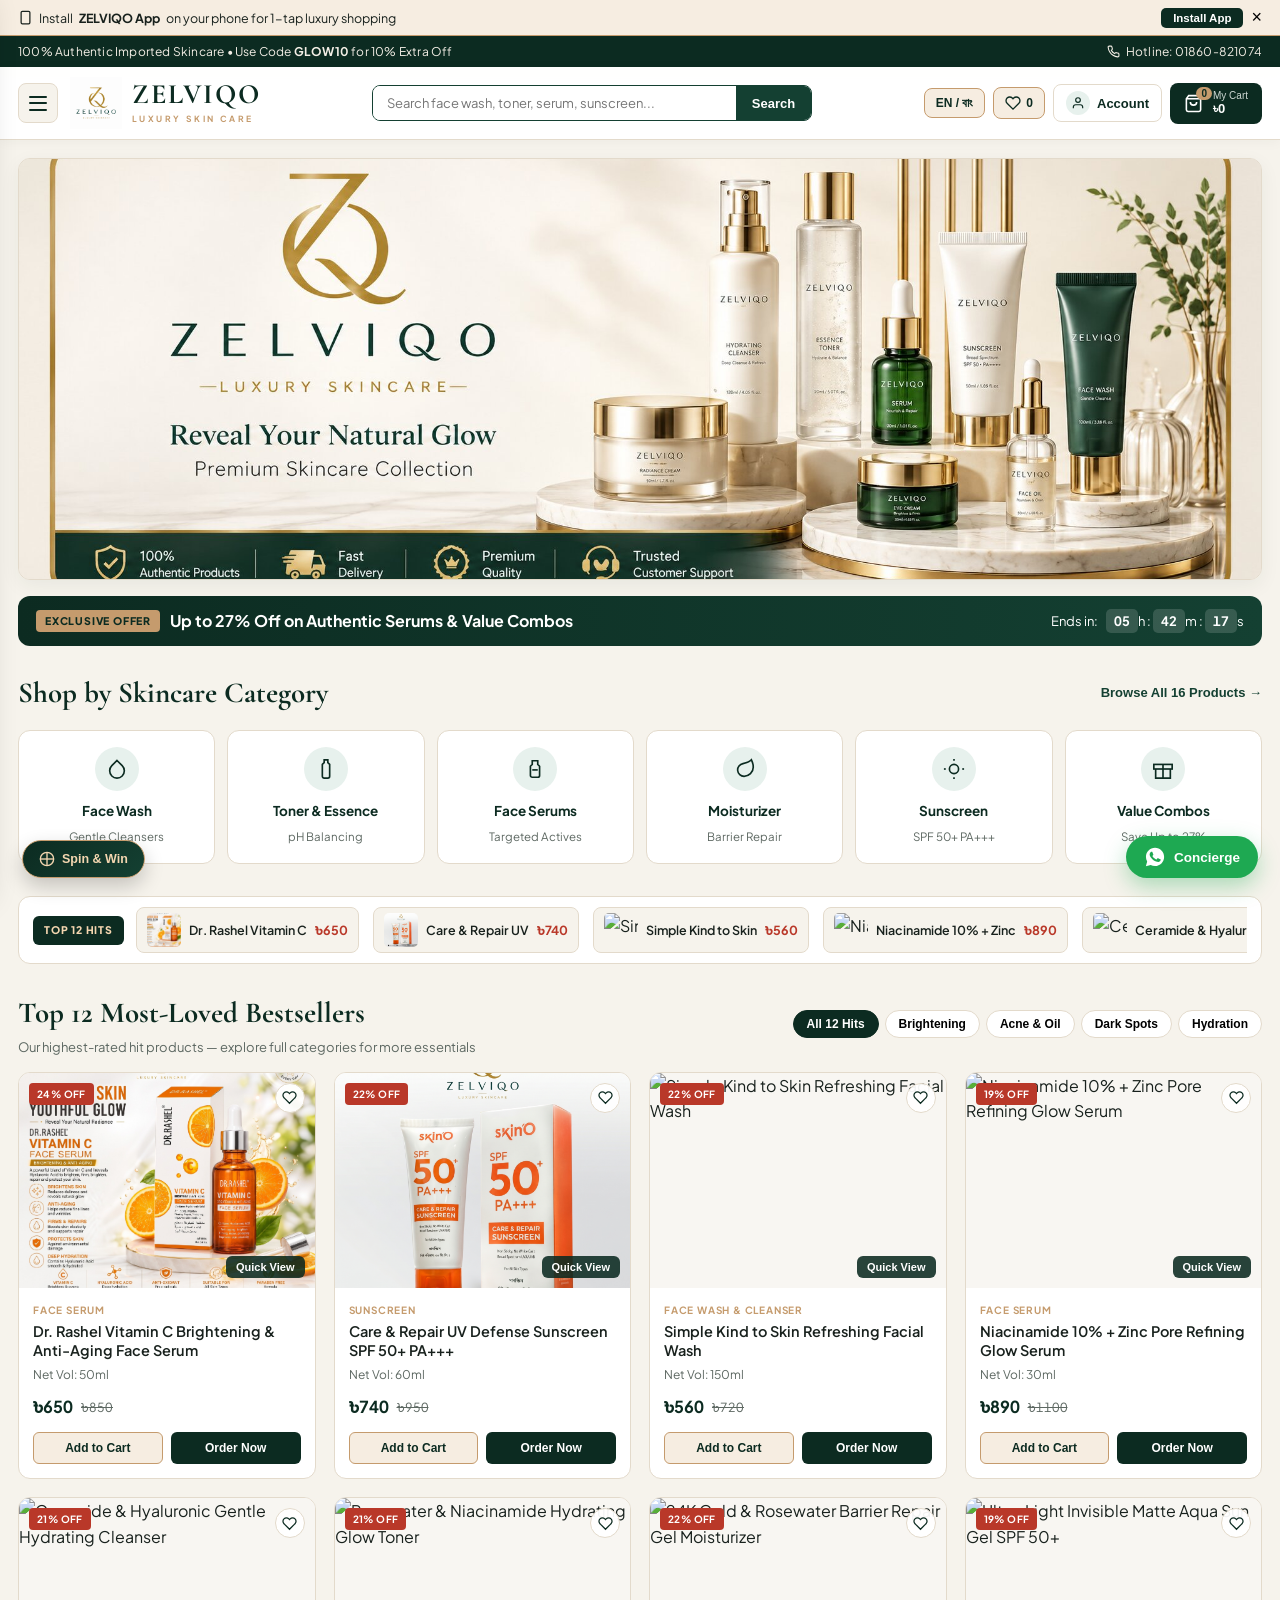
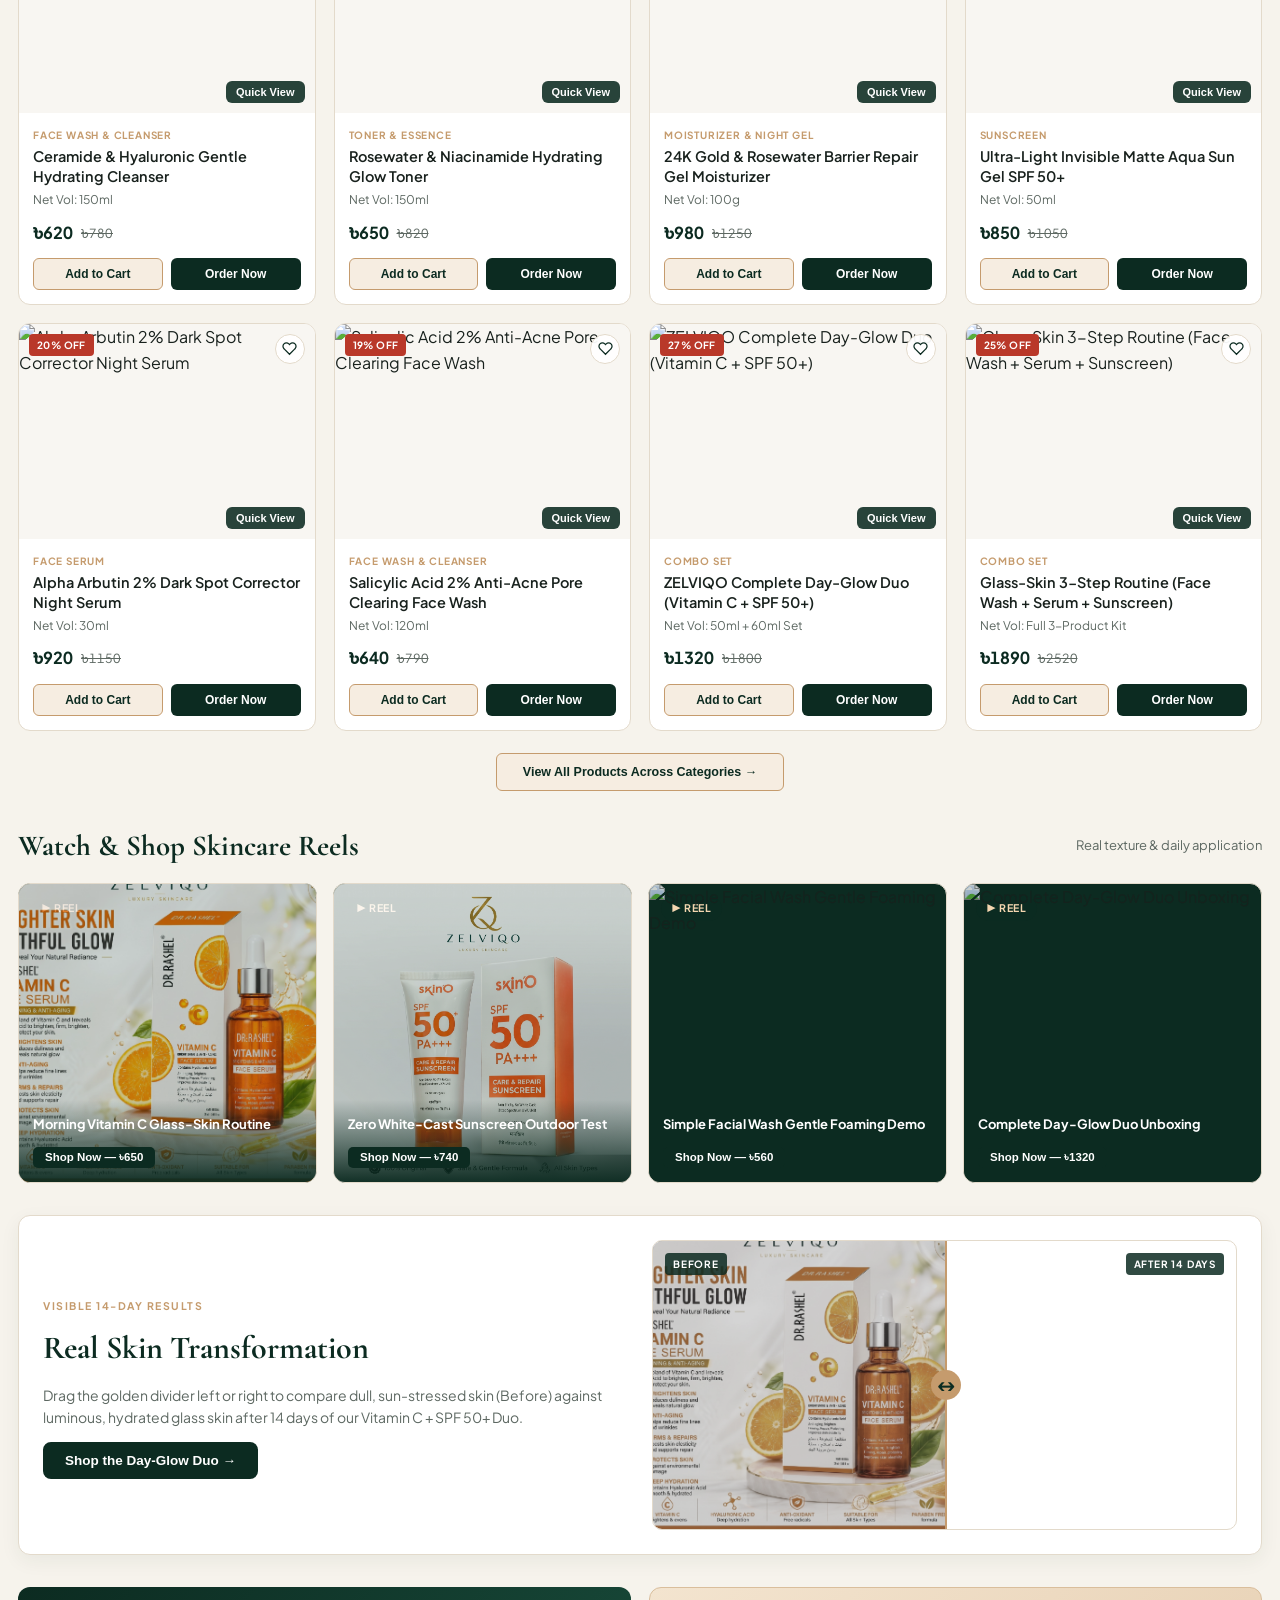
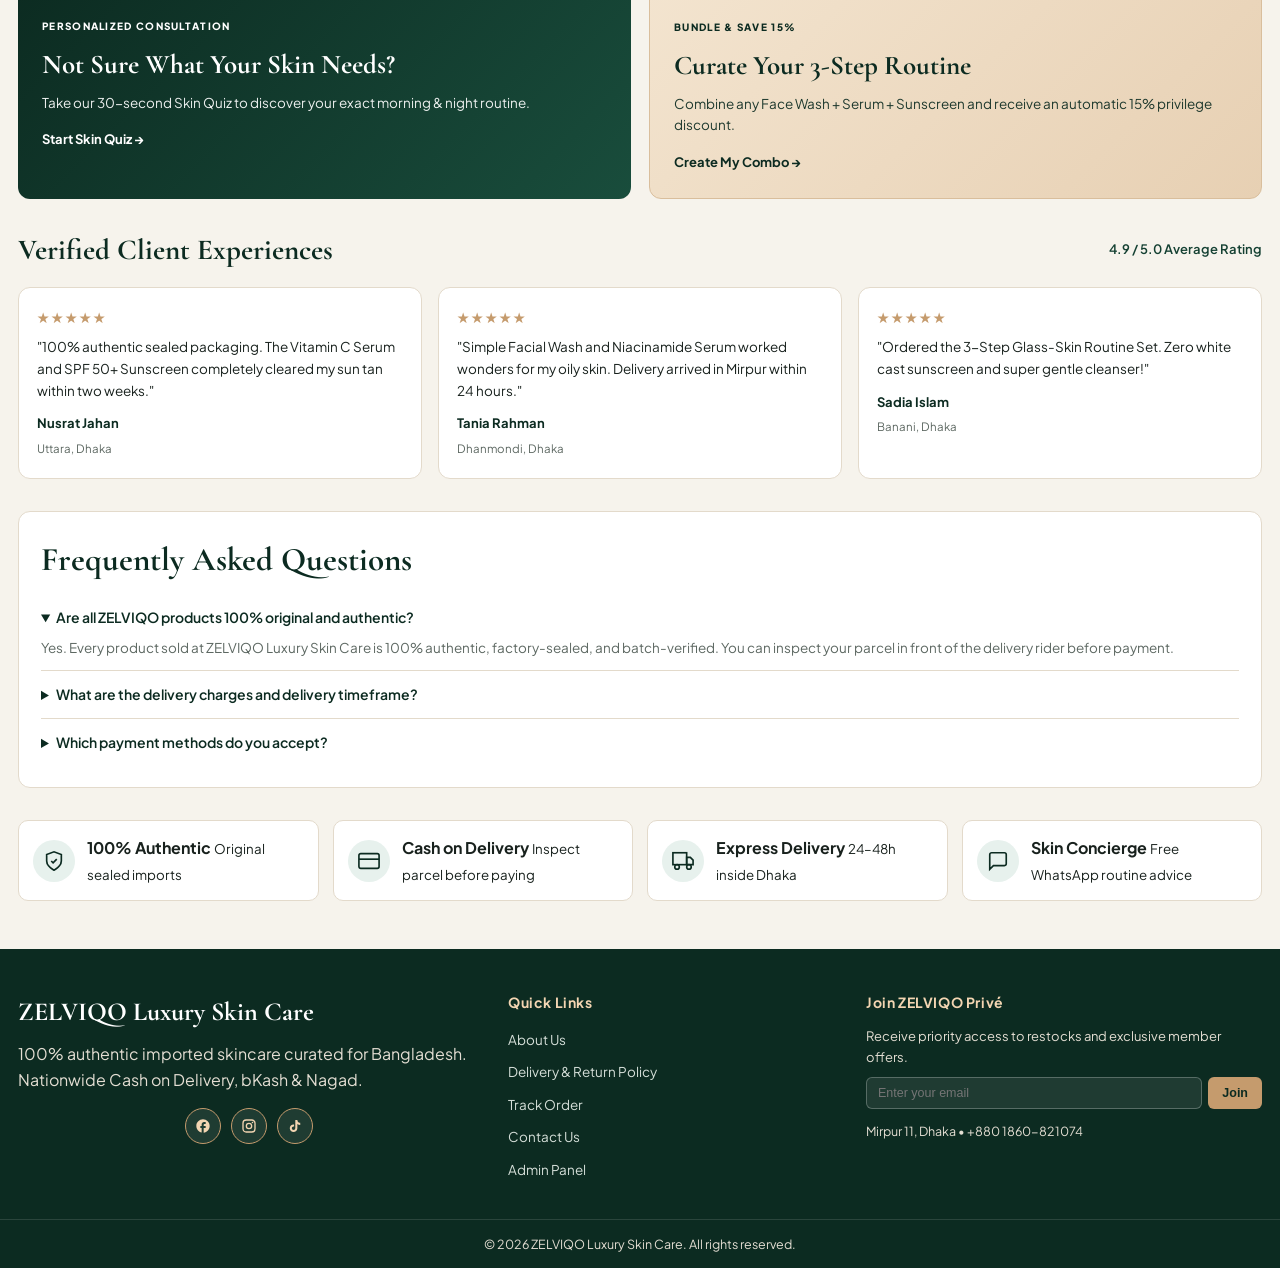
==== commit 47d851a8: "Update index.html" ====
--- a/index.html
+++ b/index.html
@@ -3,15 +3,16 @@
 <head>
   <meta charset="UTF-8" />
   <meta name="viewport" content="width=device-width, initial-scale=1.0" />
-  <title>ZELVIQO Luxury Skin Care | Authentic Skincare in Bangladesh</title>
+  <title>ZELVIQO Luxury Skin Care | 100% Authentic Skincare in Bangladesh</title>
+  <meta name="description" content="Shop 100% authentic Face Wash, Toner, Serum, Moisturizer & Sunscreen SPF 50+ in Bangladesh at ZELVIQO Luxury Skin Care." />
   <link rel="preconnect" href="https://fonts.googleapis.com" />
   <link rel="preconnect" href="https://fonts.gstatic.com" crossorigin />
-  <link href="https://fonts.googleapis.com/css2?family=Cormorant+Garamond:ital,wght@0,600;0,700;1,600&family=Hind+Siliguri:wght@400;500;600;700&family=Plus+Jakarta+Sans:wght@400;500;600;700&display=swap" rel="stylesheet" />
+  <link href="https://fonts.googleapis.com/css2?family=Cormorant+Garamond:wght@600;700&family=Hind+Siliguri:wght@400;500;600;700&family=Plus+Jakarta+Sans:wght@400;500;600;700&display=swap" rel="stylesheet" />
   <link rel="stylesheet" href="style.css" />
 </head>
 <body>
 
-  <!-- PWA App Install Bar -->
+  <!-- Mobile App Install Banner -->
   <div class="pwa-install-bar" id="pwaInstallBar">
     <div class="container pwa-flex">
       <span class="pwa-msg">
@@ -56,7 +57,7 @@
       <!-- Live Search Bar -->
       <div class="search-wrapper">
         <div class="search-box">
-          <input type="text" id="searchInput" placeholder="Search serums, sunscreens, cleansers..." autocomplete="off" />
+          <input type="text" id="searchInput" placeholder="Search face wash, toner, serum, sunscreen..." autocomplete="off" />
           <button type="button" id="searchBtn" data-i18n="searchBtn">Search</button>
         </div>
         <div class="search-dropdown" id="searchDropdown"></div>
@@ -106,16 +107,17 @@
     <div class="nav-drawer-body">
       <div class="drawer-section-label" data-i18n="menuMain">EXPLORE STORE</div>
       <ul class="drawer-nav-list">
-        <li><button type="button" class="drawer-link active" data-nav="home" onclick="navigateTo('home')" data-i18n="navHome">Home</button></li>
-        <li><button type="button" class="drawer-link" data-nav="all-products" onclick="navigateTo('category', 'all')" data-i18n="navAll">All Skincare Products</button></li>
+        <li><button type="button" class="drawer-link active" data-nav="home" onclick="navigateTo('home')" data-i18n="navHome">Home (Top 12 Hits)</button></li>
+        <li><button type="button" class="drawer-link" data-nav="all-products" onclick="navigateTo('category', 'all')" data-i18n="navAll">All Skincare Products (16)</button></li>
         <li><button type="button" class="drawer-link" data-nav="builder" onclick="navigateTo('builder')" data-i18n="navBuilder">Build Your Combo (15% Off)</button></li>
         <li><button type="button" class="drawer-link" data-nav="quiz" onclick="navigateTo('quiz')" data-i18n="navQuiz">Skin Consultation Quiz</button></li>
         <li><button type="button" class="drawer-link" data-nav="guide" onclick="navigateTo('guide')" data-i18n="navGuide">Daily Routine Guide</button></li>
       </ul>
 
-      <div class="drawer-section-label" data-i18n="menuCats">COLLECTIONS</div>
+      <div class="drawer-section-label" data-i18n="menuCats">SKINCARE CATEGORIES</div>
       <ul class="drawer-nav-list">
         <li><button type="button" class="drawer-link" data-nav="cleanser" onclick="navigateTo('category', 'cleanser')">Face Wash &amp; Cleansers</button></li>
+        <li><button type="button" class="drawer-link" data-nav="toner" onclick="navigateTo('category', 'toner')">Toners &amp; Essences</button></li>
         <li><button type="button" class="drawer-link" data-nav="serum" onclick="navigateTo('category', 'serum')">Targeted Face Serums</button></li>
         <li><button type="button" class="drawer-link" data-nav="sunscreen" onclick="navigateTo('category', 'sunscreen')">Sunscreen SPF 50+ PA+++</button></li>
         <li><button type="button" class="drawer-link" data-nav="moisturizer" onclick="navigateTo('category', 'moisturizer')">Moisturizers &amp; Night Gels</button></li>
@@ -174,65 +176,75 @@
         </div>
       </section>
 
-      <!-- Visual Category Cards with Luxury Line Icons -->
+      <!-- 6 Essential Skincare Category Cards -->
       <section class="section-block">
         <div class="section-row-head">
-          <h2 data-i18n="shopByCat">Shop by Collection</h2>
-          <button type="button" class="text-link-btn" onclick="navigateTo('category', 'all')" data-i18n="viewAll">Explore All &rarr;</button>
-        </div>
-        <div class="visual-cat-grid">
+          <h2 data-i18n="shopByCat">Shop by Skincare Category</h2>
+          <button type="button" class="text-link-btn" onclick="navigateTo('category', 'all')" data-i18n="viewAll">Browse All 16 Products &rarr;</button>
+        </div>
+        <div class="visual-cat-grid six-cols">
           <div class="v-cat-card" onclick="navigateTo('category', 'cleanser')">
             <div class="v-cat-icon">
-              <svg viewBox="0 0 24 24" width="24" height="24" fill="none" stroke="currentColor" stroke-width="1.8"><path d="M12 2.69l5.66 5.66a8 8 0 1 1-11.31 0z"/></svg>
+              <svg viewBox="0 0 24 24" width="22" height="22" fill="none" stroke="currentColor" stroke-width="1.8"><path d="M12 2.69l5.66 5.66a8 8 0 1 1-11.31 0z"/></svg>
             </div>
-            <strong>Cleansers</strong>
-            <span>Gentle Purifying</span>
+            <strong>Face Wash</strong>
+            <span>Gentle Cleansers</span>
+          </div>
+          <div class="v-cat-card" onclick="navigateTo('category', 'toner')">
+            <div class="v-cat-icon">
+              <svg viewBox="0 0 24 24" width="22" height="22" fill="none" stroke="currentColor" stroke-width="1.8"><path d="M10 2h4v3l2 2v13a2 2 0 0 1-2 2h-4a2 2 0 0 1-2-2V7l2-2V2z"/></svg>
+            </div>
+            <strong>Toner &amp; Essence</strong>
+            <span>pH Balancing</span>
           </div>
           <div class="v-cat-card" onclick="navigateTo('category', 'serum')">
             <div class="v-cat-icon">
-              <svg viewBox="0 0 24 24" width="24" height="24" fill="none" stroke="currentColor" stroke-width="1.8"><path d="M9 3h6v4l2 2v10a2 2 0 0 1-2 2H9a2 2 0 0 1-2-2V9l2-2V3z"/><line x1="9" y1="13" x2="15" y2="13"/></svg>
+              <svg viewBox="0 0 24 24" width="22" height="22" fill="none" stroke="currentColor" stroke-width="1.8"><path d="M9 3h6v4l2 2v10a2 2 0 0 1-2 2H9a2 2 0 0 1-2-2V9l2-2V3z"/><line x1="9" y1="13" x2="15" y2="13"/></svg>
             </div>
             <strong>Face Serums</strong>
             <span>Targeted Actives</span>
           </div>
+          <div class="v-cat-card" onclick="navigateTo('category', 'moisturizer')">
+            <div class="v-cat-icon">
+              <svg viewBox="0 0 24 24" width="22" height="22" fill="none" stroke="currentColor" stroke-width="1.8"><path d="M11 20A7 7 0 0 1 9.8 6.1C15.5 5 17 4.48 19 2c1 2 2 4.18 2 8 0 5.5-4.78 10-10 10Z"/></svg>
+            </div>
+            <strong>Moisturizer</strong>
+            <span>Barrier Repair</span>
+          </div>
           <div class="v-cat-card" onclick="navigateTo('category', 'sunscreen')">
             <div class="v-cat-icon">
-              <svg viewBox="0 0 24 24" width="24" height="24" fill="none" stroke="currentColor" stroke-width="1.8"><circle cx="12" cy="12" r="5"/><line x1="12" y1="1" x2="12" y2="3"/><line x1="12" y1="21" x2="12" y2="23"/><line x1="4.22" y1="4.22" x2="5.64" y2="5.64"/><line x1="18.36" y1="18.36" x2="19.78" y2="19.78"/><line x1="1" y1="12" x2="3" y2="12"/><line x1="21" y1="12" x2="23" y2="12"/><line x1="4.22" y1="19.78" x2="5.64" y2="18.36"/><line x1="18.36" y1="5.64" x2="19.78" y2="4.22"/></svg>
+              <svg viewBox="0 0 24 24" width="22" height="22" fill="none" stroke="currentColor" stroke-width="1.8"><circle cx="12" cy="12" r="5"/><line x1="12" y1="1" x2="12" y2="3"/><line x1="12" y1="21" x2="12" y2="23"/><line x1="1" y1="12" x2="3" y2="12"/><line x1="21" y1="12" x2="23" y2="12"/></svg>
             </div>
             <strong>Sunscreen</strong>
             <span>SPF 50+ PA+++</span>
           </div>
-          <div class="v-cat-card" onclick="navigateTo('category', 'moisturizer')">
+          <div class="v-cat-card" onclick="navigateTo('category', 'combo')">
             <div class="v-cat-icon">
-              <svg viewBox="0 0 24 24" width="24" height="24" fill="none" stroke="currentColor" stroke-width="1.8"><path d="M11 20A7 7 0 0 1 9.8 6.1C15.5 5 17 4.48 19 2c1 2 2 4.18 2 8 0 5.5-4.78 10-10 10Z"/><path d="M2 21c0-3 1.85-5.36 5.08-6C9.5 14.52 12 13 13 12"/></svg>
+              <svg viewBox="0 0 24 24" width="22" height="22" fill="none" stroke="currentColor" stroke-width="1.8"><polyline points="20 12 20 22 4 22 4 12"/><rect x="2" y="7" width="20" height="5"/><line x1="12" y1="22" x2="12" y2="7"/></svg>
             </div>
-            <strong>Moisturizer</strong>
-            <span>Barrier Repair</span>
-          </div>
-          <div class="v-cat-card" onclick="navigateTo('builder')">
-            <div class="v-cat-icon">
-              <svg viewBox="0 0 24 24" width="24" height="24" fill="none" stroke="currentColor" stroke-width="1.8"><polyline points="20 12 20 22 4 22 4 12"/><rect x="2" y="7" width="20" height="5"/><line x1="12" y1="22" x2="12" y2="7"/><path d="M12 7H7.5a2.5 2.5 0 0 1 0-5C11 2 12 7 12 7z"/><path d="M12 7h4.5a2.5 2.5 0 0 0 0-5C13 2 12 7 12 7z"/></svg>
-            </div>
-            <strong>Build Combo</strong>
-            <span>Save 15% Extra</span>
+            <strong>Value Combos</strong>
+            <span>Save Up to 27%</span>
           </div>
         </div>
       </section>
 
       <!-- Auto-Moving Trending Showcase -->
       <section class="trending-strip">
-        <div class="trending-label">BEST SELLERS</div>
+        <div class="trending-label">TOP 12 HITS</div>
         <div class="marquee-wrapper">
           <div class="marquee-track" id="movingProductTrack"></div>
         </div>
       </section>
 
-      <!-- Featured Products with Skin Concern Filter -->
+      <!-- TOP 12 BEST-SELLING HIT PRODUCTS ONLY ON HOMEPAGE -->
       <section class="section-block">
         <div class="section-row-head">
-          <h2 data-i18n="popularTitle">Signature Skincare Essentials</h2>
+          <div>
+            <h2 data-i18n="popularTitle">Top 12 Most-Loved Bestsellers</h2>
+            <p style="font-size:13px; color:var(--text-muted);">Our highest-rated hit products — explore full categories for more essentials</p>
+          </div>
           <div class="concern-filter-pills">
-            <button type="button" class="cf-pill active" onclick="filterHomeByConcern('all', this)">All</button>
+            <button type="button" class="cf-pill active" onclick="filterHomeByConcern('all', this)">All 12 Hits</button>
             <button type="button" class="cf-pill" onclick="filterHomeByConcern('brightening', this)">Brightening</button>
             <button type="button" class="cf-pill" onclick="filterHomeByConcern('acne', this)">Acne &amp; Oil</button>
             <button type="button" class="cf-pill" onclick="filterHomeByConcern('darkspot', this)">Dark Spots</button>
@@ -240,6 +252,17 @@
           </div>
         </div>
         <div class="product-grid" id="homeProductGrid"></div>
+        <div style="text-align:center; margin-top:22px;">
+          <button type="button" class="btn-add" style="padding:11px 26px;" onclick="navigateTo('category', 'all')">View All Products Across Categories &rarr;</button>
+        </div>
+      </section>
+
+      <!-- Recently Viewed Products Strip -->
+      <section class="section-block" id="recentlyViewedSection" style="display:none;">
+        <div class="section-row-head">
+          <h2>Recently Viewed by You</h2>
+        </div>
+        <div class="product-grid" id="recentlyViewedGrid"></div>
       </section>
 
       <!-- Watch & Shop (UGC Reels Showcase) -->
@@ -257,10 +280,10 @@
           <span class="hero-pill" style="color:var(--gold-accent);">VISIBLE 14-DAY RESULTS</span>
           <h2>Real Skin Transformation</h2>
           <p>Drag the golden divider left or right to compare dull, sun-stressed skin (Before) against luminous, hydrated glass skin after 14 days of our Vitamin C + SPF 50+ Duo.</p>
-          <button type="button" class="btn-primary" style="margin-top:14px;" onclick="navigateTo('product', 8)">Shop the Day-Glow Duo &rarr;</button>
+          <button type="button" class="btn-primary" style="margin-top:14px;" onclick="navigateTo('product', 11)">Shop the Day-Glow Duo &rarr;</button>
         </div>
         <div class="ba-slider-box">
-          <img src="product-8.jpg" alt="After 14 Days" class="ba-img-after" />
+          <img src="product-11.jpg" alt="After 14 Days" class="ba-img-after" />
           <div class="ba-before-wrap" id="baBeforeWrap">
             <img src="product-1.jpg" alt="Before Routine" class="ba-img-before" />
           </div>
@@ -282,7 +305,7 @@
         <div class="feature-promo-card fp-gold" onclick="navigateTo('builder')">
           <span class="fp-tag">BUNDLE &amp; SAVE 15%</span>
           <h3>Curate Your 3-Step Routine</h3>
-          <p>Combine any Cleanser + Serum + Sunscreen and receive an automatic 15% privilege discount.</p>
+          <p>Combine any Face Wash + Serum + Sunscreen and receive an automatic 15% privilege discount.</p>
           <span class="fp-cta">Create My Combo &rarr;</span>
         </div>
       </section>
@@ -302,13 +325,13 @@
           </div>
           <div class="testimonial-card">
             <div class="t-stars">&#9733;&#9733;&#9733;&#9733;&#9733;</div>
-            <p>"Zero white cast and never feels greasy in Dhaka humidity. Delivery arrived in Mirpur within 24 hours."</p>
+            <p>"Simple Facial Wash and Niacinamide Serum worked wonders for my oily skin. Delivery arrived in Mirpur within 24 hours."</p>
             <strong>Tania Rahman</strong>
             <small>Dhanmondi, Dhaka</small>
           </div>
           <div class="testimonial-card">
             <div class="t-stars">&#9733;&#9733;&#9733;&#9733;&#9733;</div>
-            <p>"Ordered the Niacinamide 10% Serum after taking their Skin Quiz. Pores look noticeably refined and skin stays matte all day."</p>
+            <p>"Ordered the 3-Step Glass-Skin Routine Set. Zero white cast sunscreen and super gentle cleanser!"</p>
             <strong>Sadia Islam</strong>
             <small>Banani, Dhaka</small>
           </div>
@@ -317,7 +340,7 @@
 
       <!-- FAQ Accordion Section -->
       <section class="section-block faq-box">
-        <h2 style="font-family:'Cormorant Garamond', serif; font-size:28px; color:var(--emerald-dark); margin-bottom:14px;">Frequently Asked Questions</h2>
+        <h2 class="serif-page-title">Frequently Asked Questions</h2>
         <details class="faq-item" open>
           <summary>Are all ZELVIQO products 100% original and authentic?</summary>
           <p>Yes. Every product sold at ZELVIQO Luxury Skin Care is 100% authentic, factory-sealed, and batch-verified. You can inspect your parcel in front of the delivery rider before payment.</p>
@@ -390,7 +413,13 @@
           <h1 id="catPageTitle">All Skincare Products</h1>
           <p id="catPageDesc">Explore 100% authentic imported skincare curated for your daily routine.</p>
         </div>
-        <div class="sort-box">
+        <div class="sort-box" style="display:flex; gap:8px; flex-wrap:wrap;">
+          <select id="catSkinFilter" onchange="renderCategoryPageProducts()">
+            <option value="all">Skin Type: All</option>
+            <option value="Oily">Oily / Acne-Prone</option>
+            <option value="Dry">Dry / Dehydrated</option>
+            <option value="Sensitive">Sensitive Skin</option>
+          </select>
           <select id="catSortSelect" onchange="renderCategoryPageProducts()">
             <option value="featured">Sort: Featured</option>
             <option value="low-high">Price: Low to High</option>
@@ -402,10 +431,11 @@
       <div class="cat-switch-strip">
         <button type="button" class="c-tab" data-cat="all" onclick="navigateTo('category', 'all')">All Products</button>
         <button type="button" class="c-tab" data-cat="cleanser" onclick="navigateTo('category', 'cleanser')">Face Wash &amp; Cleanser</button>
+        <button type="button" class="c-tab" data-cat="toner" onclick="navigateTo('category', 'toner')">Toner &amp; Essence</button>
         <button type="button" class="c-tab" data-cat="serum" onclick="navigateTo('category', 'serum')">Face Serums</button>
+        <button type="button" class="c-tab" data-cat="moisturizer" onclick="navigateTo('category', 'moisturizer')">Moisturizer &amp; Night Gel</button>
         <button type="button" class="c-tab" data-cat="sunscreen" onclick="navigateTo('category', 'sunscreen')">Sunscreen SPF 50+</button>
-        <button type="button" class="c-tab" data-cat="moisturizer" onclick="navigateTo('category', 'moisturizer')">Moisturizer</button>
-        <button type="button" class="c-tab" data-cat="combo" onclick="navigateTo('category', 'combo')">Combo Sets</button>
+        <button type="button" class="c-tab" data-cat="combo" onclick="navigateTo('category', 'combo')">Value Combo Sets</button>
       </div>
 
       <div class="product-grid" id="categoryProductGrid"></div>
@@ -438,7 +468,7 @@
       <div class="page-card-box">
         <span class="hero-pill" style="color:var(--gold-accent);">BUNDLE &amp; SAVE 15%</span>
         <h1 class="serif-page-title">Build Your Custom 3-Step Skincare Combo</h1>
-        <p style="font-size:14px; color:var(--text-muted); margin-bottom:22px;">Select 1 Cleanser + 1 Serum + 1 Sunscreen below and get an instant <strong>15% Bundle Discount</strong>.</p>
+        <p style="font-size:14px; color:var(--text-muted); margin-bottom:22px;">Select 1 Face Wash + 1 Serum + 1 Sunscreen below and get an instant <strong>15% Bundle Discount</strong>.</p>
 
         <div class="builder-grid">
           <div class="builder-step">
@@ -518,17 +548,18 @@
       <div class="page-card-box">
         <h1 class="serif-page-title">Daily Morning &amp; Night Skincare Guide</h1>
         <div class="guide-article">
-          <h3>Morning Glow &amp; Sun Protection Routine (3 Steps)</h3>
-          <p><strong>Step 1 — Cleanse:</strong> Wash your face with a gentle pH-balanced cleanser to remove overnight oil without drying your skin.</p>
-          <p><strong>Step 2 — Treat:</strong> Apply 3–4 drops of <em>Vitamin C Serum</em> to brighten dullness and protect against pollution.</p>
-          <p><strong>Step 3 — Protect:</strong> Finish with 2 fingers' worth of <em>SPF 50+ PA+++ Sunscreen</em> 15 minutes before going outside.</p>
+          <h3>Morning Glow &amp; Sun Protection Routine (4 Steps)</h3>
+          <p><strong>Step 1 — Cleanse:</strong> Wash your face with a gentle pH-balanced Face Wash to remove overnight oil.</p>
+          <p><strong>Step 2 — Tone:</strong> Pat a hydrating Toner to balance skin pH and prep for active absorption.</p>
+          <p><strong>Step 3 — Treat:</strong> Apply 3–4 drops of <em>Vitamin C Serum</em> to brighten dullness.</p>
+          <p><strong>Step 4 — Protect:</strong> Finish with 2 fingers' worth of <em>SPF 50+ PA+++ Sunscreen</em> 15 minutes before sun exposure.</p>
           <button type="button" class="btn-add" style="margin-top:10px;" onclick="navigateTo('category', 'sunscreen')">Shop Sunscreens &amp; Serums &rarr;</button>
         </div>
         <hr class="soft-divider" />
         <div class="guide-article">
           <h3>Night Repair &amp; Hydration Routine (3 Steps)</h3>
           <p><strong>Step 1 — Deep Cleanse:</strong> Remove sunscreen, dust, and excess sebum thoroughly before bed.</p>
-          <p><strong>Step 2 — Repair:</strong> Use <em>Niacinamide 10%</em> (for oily/acne skin) or <em>Alpha Arbutin</em> (for dark spots).</p>
+          <p><strong>Step 2 — Repair:</strong> Use <em>Niacinamide 10%</em> (for oily/acne skin) or <em>Alpha Arbutin 2%</em> (for dark spots).</p>
           <p><strong>Step 3 — Lock Moisture:</strong> Seal everything with a cooling <em>Barrier Repair Gel Moisturizer</em> so skin heals overnight.</p>
           <button type="button" class="btn-add" style="margin-top:10px;" onclick="navigateTo('category', 'moisturizer')">Shop Night Moisturizers &rarr;</button>
         </div>
@@ -552,7 +583,7 @@
           <strong>ZELVIQO Luxury Skin Care</strong> was founded in Dhaka, Bangladesh with an unwavering commitment: to deliver 100% authentic, factory-sealed, and clinically effective international skincare directly to your doorstep.
         </p>
         <p style="font-size:14.5px; color:var(--text-muted); margin-bottom:18px;">
-          Every serum, sunscreen, cleanser, and moisturizer in our collection is carefully vetted for South Asian climate and skin types.
+          Every cleanser, toner, serum, sunscreen, and moisturizer in our collection is carefully vetted for South Asian climate and skin types.
         </p>
         <div class="contact-info-grid">
           <div class="info-tile">
@@ -748,7 +779,7 @@
 
       <div id="adminDashboardArea" style="display:none;">
         <div class="admin-stats-grid">
-          <div class="stat-card"><small>Catalog Products</small><strong id="admTotalProducts">8</strong></div>
+          <div class="stat-card"><small>Catalog Products</small><strong id="admTotalProducts">16</strong></div>
           <div class="stat-card"><small>Orders Received</small><strong id="admTotalOrders">0</strong></div>
           <div class="stat-card"><small>Gross Revenue</small><strong id="admTotalRevenue">৳0</strong></div>
         </div>
@@ -758,21 +789,23 @@
           <form onsubmit="adminAddNewProduct(event)" class="admin-add-form">
             <input type="text" id="admProdName" required placeholder="Product Title" />
             <select id="admProdCat">
+              <option value="cleanser">Face Wash &amp; Cleanser</option>
+              <option value="toner">Toner &amp; Essence</option>
               <option value="serum">Face Serum</option>
-              <option value="cleanser">Face Wash &amp; Cleanser</option>
+              <option value="moisturizer">Moisturizer</option>
               <option value="sunscreen">Sunscreen</option>
-              <option value="moisturizer">Moisturizer</option>
               <option value="combo">Combo Set</option>
             </select>
             <input type="number" id="admProdReg" required placeholder="Regular Price (৳)" />
             <input type="number" id="admProdSale" required placeholder="Sale Price (৳)" />
-            <input type="text" id="admProdImg" required placeholder="Image (e.g. product-1.jpg)" />
+            <input type="text" id="admProdImg" required placeholder="Image (e.g. product-17.jpg)" />
+            <label style="display:flex; align-items:center; gap:6px; font-size:13px;"><input type="checkbox" id="admProdHit" checked /> Show in Homepage Top Hits</label>
             <button type="submit" class="btn-primary">Publish Product</button>
           </form>
         </div>
 
         <div class="page-card-box" style="margin-bottom:20px;">
-          <h3 style="color:var(--emerald-dark); margin-bottom:12px;">Inventory &amp; Stock Control</h3>
+          <h3 style="color:var(--emerald-dark); margin-bottom:12px;">Inventory, Stock &amp; Homepage Hit Control</h3>
           <div id="adminProductList"></div>
         </div>
 
@@ -784,7 +817,18 @@
     </div>
   </div>
 
-  <!-- Footer (All Links Fixed with return false) -->
+  <!-- Quick View Modal -->
+  <div class="modal-backdrop" id="quickViewModal">
+    <div class="modal-card" style="width:540px;">
+      <div class="modal-header">
+        <h3>Quick Product Preview</h3>
+        <button type="button" class="close-btn" onclick="document.getElementById('quickViewModal').classList.remove('open')">&times;</button>
+      </div>
+      <div class="checkout-form" id="quickViewBody"></div>
+    </div>
+  </div>
+
+  <!-- Footer -->
   <footer class="site-footer">
     <div class="container footer-grid">
       <div>
@@ -871,7 +915,7 @@
     </button>
   </div>
 
-  <!-- Mobile App-Style Bottom Navigation Bar (With Luxury SVG Icons) -->
+  <!-- Mobile App-Style Bottom Navigation Bar -->
   <nav class="mobile-bottom-nav" aria-label="Mobile Navigation">
     <button type="button" class="b-nav-item active" data-bnav="home" onclick="navigateTo('home')">
       <svg viewBox="0 0 24 24" width="19" height="19" fill="none" stroke="currentColor" stroke-width="1.9"><path d="M3 9l9-7 9 7v11a2 2 0 0 1-2 2H5a2 2 0 0 1-2-2z"/><polyline points="9 22 9 12 15 12 15 22"/></svg>
--- a/style.css
+++ b/style.css
@@ -554,7 +554,7 @@
   font-weight: 700;
 }
 
-/* Section Headers & Visual Categories */
+/* Section Headers & 6 Visual Categories */
 .section-block {
   margin-bottom: 32px;
 }
@@ -585,15 +585,15 @@
 
 .visual-cat-grid {
   display: grid;
-  grid-template-columns: repeat(5, 1fr);
-  gap: 14px;
+  grid-template-columns: repeat(6, 1fr);
+  gap: 12px;
 }
 
 .v-cat-card {
   background: var(--bg-white);
   border: 1px solid var(--border-color);
   border-radius: var(--radius-md);
-  padding: 18px 12px;
+  padding: 16px 10px;
   text-align: center;
   cursor: pointer;
   transition: transform 0.2s, border-color 0.2s;
@@ -605,9 +605,9 @@
 }
 
 .v-cat-icon {
-  width: 46px;
-  height: 46px;
-  margin: 0 auto 10px;
+  width: 44px;
+  height: 44px;
+  margin: 0 auto 9px;
   border-radius: 50%;
   background: var(--emerald-soft);
   color: var(--emerald-dark);
@@ -618,12 +618,12 @@
 
 .v-cat-card strong {
   display: block;
-  font-size: 14px;
+  font-size: 13.5px;
   color: var(--emerald-dark);
 }
 
 .v-cat-card span {
-  font-size: 12px;
+  font-size: 11.5px;
   color: var(--text-muted);
 }
 
@@ -683,7 +683,7 @@
   display: flex;
   gap: 14px;
   width: max-content;
-  animation: marqueeMove 28s linear infinite;
+  animation: marqueeMove 32s linear infinite;
 }
 
 @keyframes marqueeMove {
@@ -747,12 +747,18 @@
   height: 215px;
   background: #f8f6f2;
   cursor: pointer;
+  overflow: hidden;
 }
 
 .card-media img {
   width: 100%;
   height: 100%;
   object-fit: cover;
+  transition: transform 0.3s ease;
+}
+
+.product-card:hover .card-media img {
+  transform: scale(1.04);
 }
 
 .discount-tag {
@@ -766,6 +772,22 @@
   letter-spacing: 0.4px;
   padding: 3px 8px;
   border-radius: 4px;
+  z-index: 2;
+}
+
+.quick-eye-btn {
+  position: absolute;
+  bottom: 10px;
+  right: 10px;
+  background: rgba(12, 43, 33, 0.88);
+  color: #fff;
+  border: none;
+  padding: 5px 10px;
+  border-radius: 6px;
+  font-size: 11px;
+  font-weight: 600;
+  cursor: pointer;
+  z-index: 2;
 }
 
 .wish-heart-btn {
@@ -782,6 +804,7 @@
   display: flex;
   align-items: center;
   justify-content: center;
+  z-index: 2;
 }
 
 .wish-heart-btn.active {
@@ -1214,6 +1237,8 @@
   padding: 8px 12px;
   border-radius: 6px;
   border: none;
+  font-family: inherit;
+  font-size: 13px;
 }
 
 .cat-switch-strip {
@@ -1221,6 +1246,7 @@
   gap: 8px;
   overflow-x: auto;
   margin-bottom: 20px;
+  padding-bottom: 4px;
 }
 
 .c-tab {
@@ -1366,6 +1392,14 @@
 .detail-tab-panel {
   font-size: 14px;
   margin-bottom: 16px;
+}
+
+.fbt-box {
+  margin-top: 20px;
+  background: var(--bg-page);
+  border: 1px solid var(--border-color);
+  padding: 14px;
+  border-radius: 10px;
 }
 
 .reviews-box {
@@ -2137,6 +2171,9 @@
 }
 
 @media (max-width: 992px) {
+  .visual-cat-grid {
+    grid-template-columns: repeat(3, 1fr);
+  }
   .product-grid, .reels-grid, .testimonial-grid {
     grid-template-columns: repeat(2, 1fr);
   }
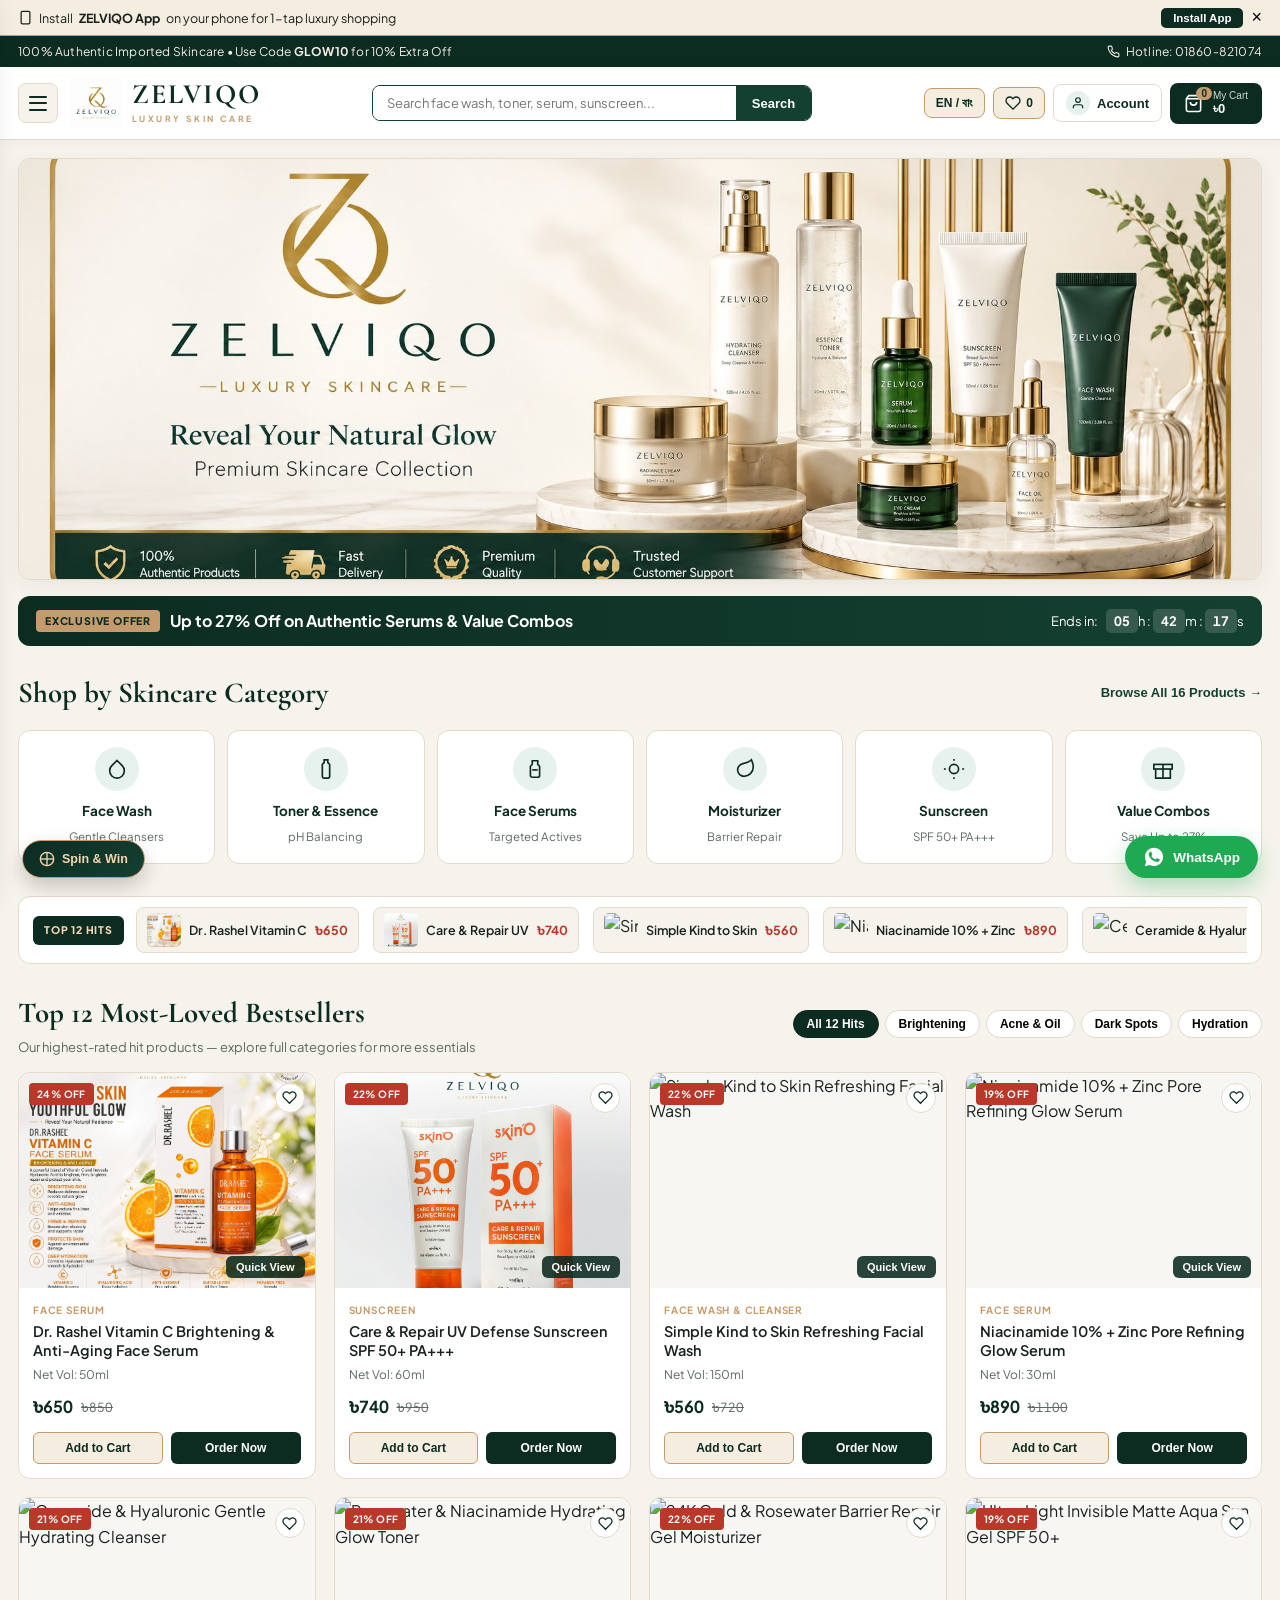
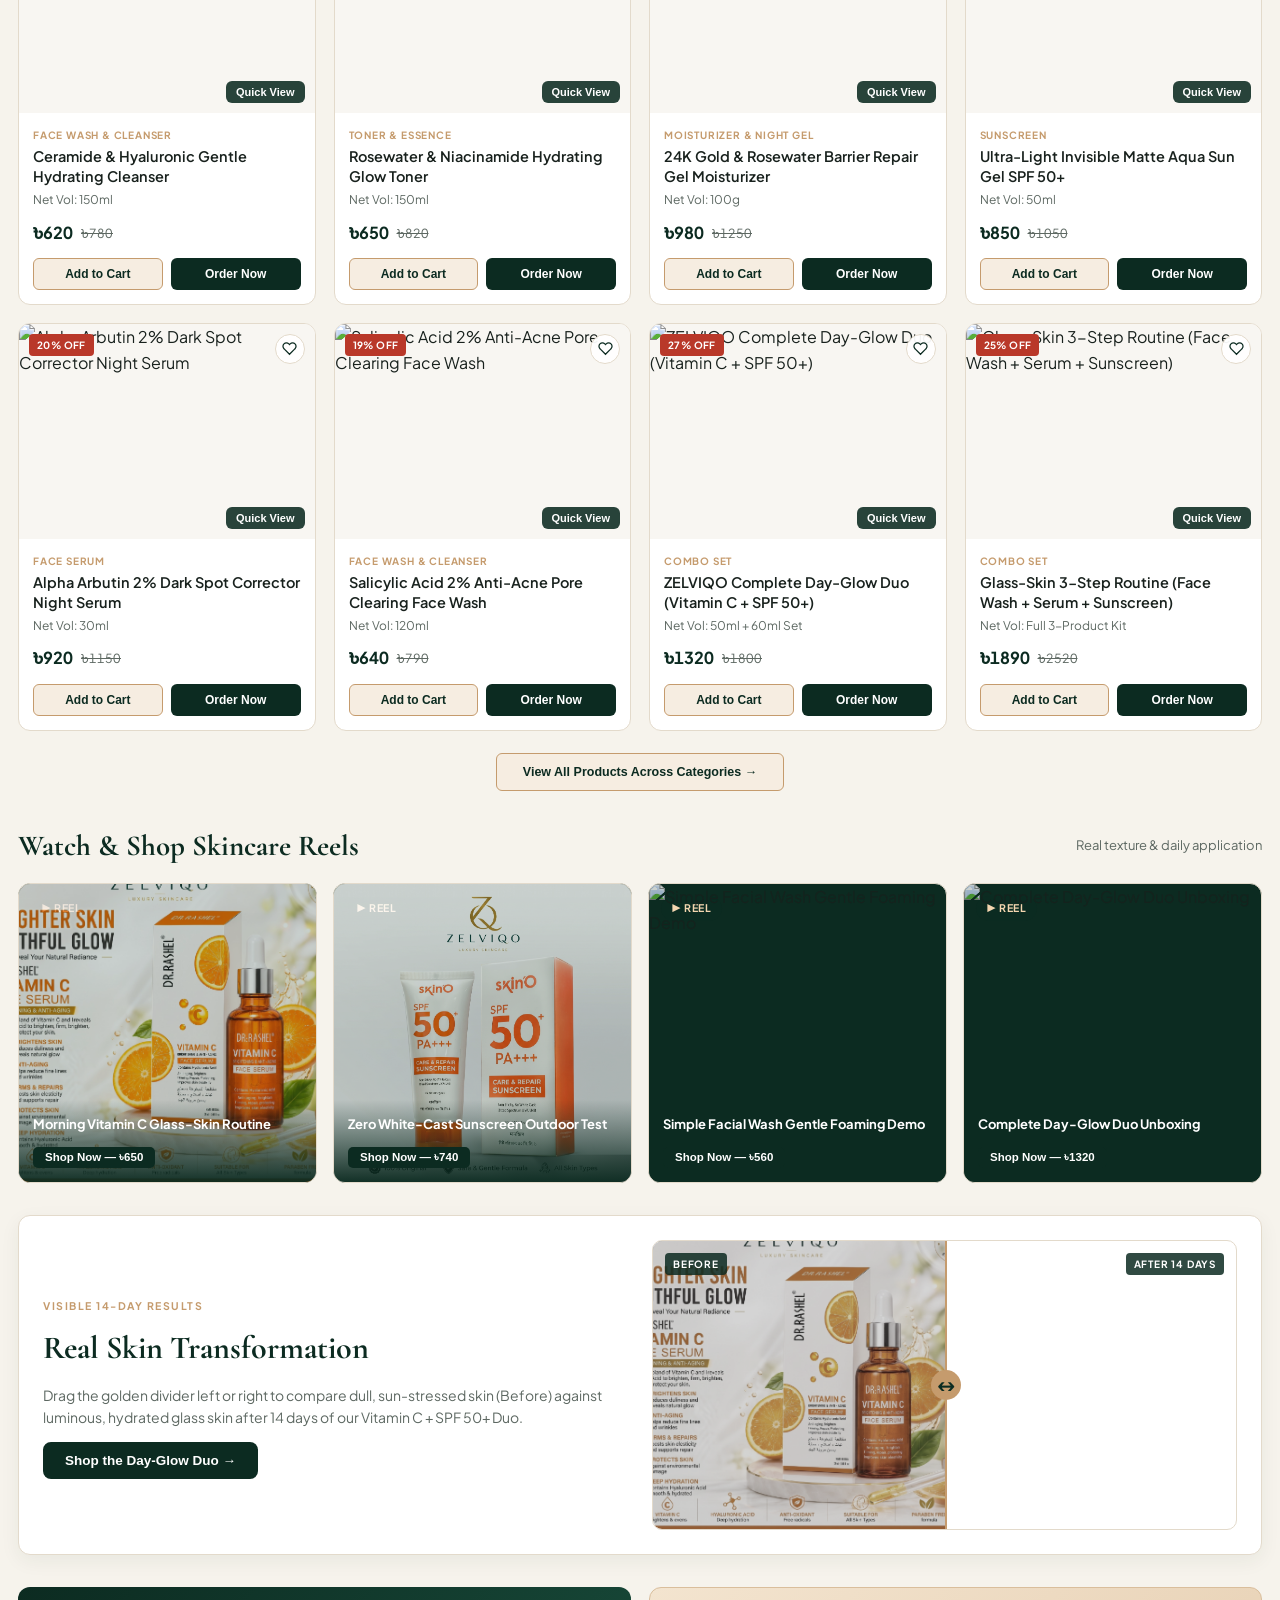
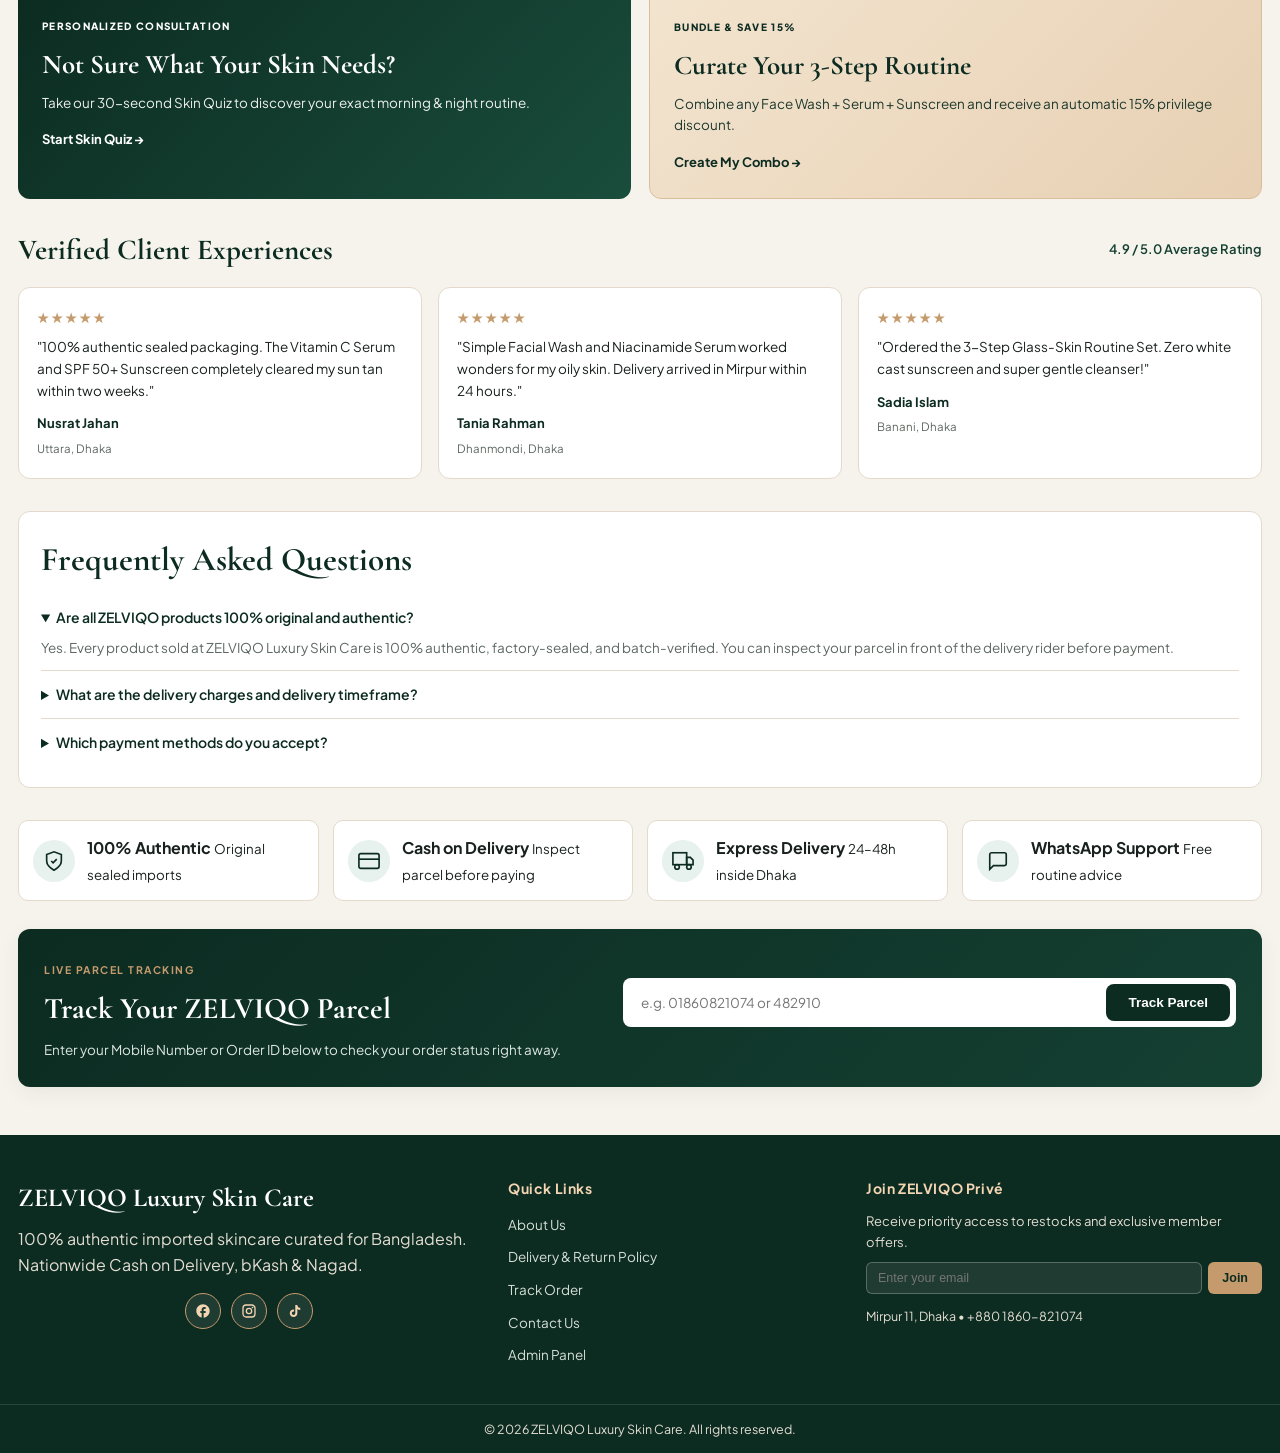
==== commit 34a9636f: "Update trust section and add parcel tracking feature" ====
--- a/index.html
+++ b/index.html
@@ -356,7 +356,7 @@
       </section>
 
       <!-- Luxury Trust Guarantees -->
-      <section class="trust-strip-cards">
+      <section class="trust-strip-cards" style="margin-bottom: 28px;">
         <div class="trust-box">
           <div class="trust-svg">
             <svg viewBox="0 0 24 24" width="22" height="22" fill="none" stroke="currentColor" stroke-width="1.8"><path d="M12 22s8-4 8-10V5l-8-3-8 3v7c0 6 8 10 8 10z"/><polyline points="9 12 11 14 15 10"/></svg>
@@ -389,9 +389,25 @@
             <svg viewBox="0 0 24 24" width="22" height="22" fill="none" stroke="currentColor" stroke-width="1.8"><path d="M21 15a2 2 0 0 1-2 2H7l-4 4V5a2 2 0 0 1 2-2h14a2 2 0 0 1 2 2z"/></svg>
           </div>
           <div>
-            <strong>Skin Concierge</strong>
-            <small>Free WhatsApp routine advice</small>
-          </div>
+            <strong>WhatsApp Support</strong>
+            <small>Free routine advice</small>
+          </div>
+        </div>
+      </section>
+
+      <!-- Track Your Parcel Box at Bottom of Home Page -->
+      <section class="home-track-box">
+        <div class="home-track-info">
+          <span class="hero-pill" style="color:var(--gold-accent);">LIVE PARCEL TRACKING</span>
+          <h2>Track Your ZELVIQO Parcel</h2>
+          <p>Enter your Mobile Number or Order ID below to check your order status right away.</p>
+        </div>
+        <div class="home-track-form">
+          <div class="home-track-row">
+            <input type="text" id="homeTrackInput" placeholder="e.g. 01860821074 or 482910" />
+            <button type="button" class="btn-primary" onclick="var q=document.getElementById('homeTrackInput').value.trim(), b=document.getElementById('homeTrackResult'); if(!q)return; var f=(JSON.parse(localStorage.getItem('zelviqo_orders')||'[]')).filter(function(o){return o.phone===q||o.orderId===q;}); b.innerHTML=f.length===0?'<div style=\'padding:10px;background:#fbeaea;color:#a62c2c;border-radius:6px;font-size:13px;\'>No parcel found matching '+q+'.</div>':f.map(function(o){return '<div style=\'padding:12px;background:#e7f1ed;border:1px solid #bfd4cb;border-radius:8px;margin-top:8px;text-align:left;\'><div style=\'display:flex;justify-content:space-between;font-weight:700;color:#0c2b21;\'><span>Order #'+o.orderId+'</span><span>৳'+o.total+'</span></div><div style=\'font-size:12.5px;margin:4px 0;\'>'+o.itemsSummary+'</div><div style=\'font-size:12px;color:#144032;font-weight:700;\'>Status: '+o.status+' ('+o.date+')</div></div>';}).join('');">Track Parcel</button>
+          </div>
+          <div id="homeTrackResult" style="margin-top:10px;"></div>
         </div>
       </section>
 
@@ -753,7 +769,7 @@
         </div>
 
         <div style="margin-top:20px;">
-          <a href="https://wa.me/8801860821074?text=Hello%20ZELVIQO!%20I%20would%20like%20assistance%20with%20skincare%20products." target="_blank" rel="noopener" class="btn-primary full-width" style="text-align:center; display:block; text-decoration:none;">Connect on WhatsApp Concierge</a>
+          <a href="https://wa.me/8801860821074?text=Hello%20ZELVIQO!%20I%20would%20like%20assistance%20with%20skincare%20products." target="_blank" rel="noopener" class="btn-primary full-width" style="text-align:center; display:block; text-decoration:none;">Connect on WhatsApp</a>
         </div>
       </div>
     </div>
@@ -885,12 +901,12 @@
     <div id="liveToastText">Sadia (Dhanmondi) ordered Vitamin C Serum</div>
   </div>
 
-  <!-- Smart Floating WhatsApp Concierge Widget -->
+  <!-- Smart Floating WhatsApp Widget -->
   <div class="wa-chat-widget">
     <div class="wa-chat-box" id="waChatBox">
       <div class="wa-chat-head">
         <div>
-          <strong>ZELVIQO Skin Concierge</strong>
+          <strong>ZELVIQO WhatsApp</strong>
           <small>Online &bull; Replies within minutes</small>
         </div>
         <button type="button" onclick="toggleWaBox()">&times;</button>
@@ -903,15 +919,15 @@
           <button type="button" onclick="sendPresetWa('Hello ZELVIQO! I would like to place an order via WhatsApp.')">Order via WhatsApp</button>
         </div>
         <div class="wa-input-row">
-          <input type="text" id="waCustomMsg" placeholder="Type your inquiry..." />
+          <input type="text" id="waCustomMsg" placeholder="Type your message..." />
           <button type="button" onclick="sendCustomWa()">Send</button>
         </div>
       </div>
     </div>
 
-    <button type="button" class="wa-float-btn" onclick="toggleWaBox()" aria-label="WhatsApp Concierge">
+    <button type="button" class="wa-float-btn" onclick="toggleWaBox()" aria-label="WhatsApp">
       <svg viewBox="0 0 24 24" width="22" height="22" fill="#ffffff"><path d="M12.04 2C6.58 2 2.13 6.45 2.13 11.91c0 1.75.46 3.45 1.32 4.95L2.05 22l5.25-1.38c1.45.79 3.08 1.21 4.74 1.21 5.46 0 9.91-4.45 9.91-9.91C21.95 6.45 17.5 2 12.04 2m5.82 14.01c-.24.68-1.41 1.3-1.95 1.38-.5.08-1.14.11-1.84-.11-.43-.14-.98-.32-1.68-.62-2.94-1.27-4.86-4.24-5.01-4.44-.15-.2-1.2-1.59-1.2-3.04 0-1.45.76-2.16 1.03-2.46.27-.3.59-.37.79-.37.2 0 .39 0 .56.01.18.01.42-.07.66.5.24.59.83 2.02.9 2.17.07.15.12.32.02.52-.1.2-.15.32-.3.5-.15.17-.31.38-.44.51-.15.15-.3.31-.13.61.17.3.76 1.25 1.63 2.02 1.12 1 2.06 1.31 2.36 1.46.3.15.47.12.64-.07.17-.2.74-.86.94-1.16.2-.3.39-.25.66-.15.27.1 1.72.81 2.02.96.3.15.49.22.56.35.07.12.07.72-.17 1.4z"/></svg>
-      <span>Concierge</span>
+      <span>WhatsApp</span>
     </button>
   </div>
 
@@ -1054,12 +1070,19 @@
     </div>
   </div>
 
-  <!-- Official Digital Order Invoice Modal -->
+  <!-- Official Digital Order Invoice Modal (With Company Logo & 1-Page Print) -->
   <div class="modal-backdrop" id="invoiceModal">
     <div class="modal-card">
       <div class="modal-header" style="background:var(--emerald-dark); color:#fff;">
         <h3>Order Confirmed</h3>
         <button type="button" class="close-btn" style="color:#fff;" onclick="document.getElementById('invoiceModal').classList.remove('open')">&times;</button>
+      </div>
+      <div class="slip-brand-header">
+        <img src="logo.png" alt="ZELVIQO Luxury Skin Care" />
+        <div>
+          <strong>ZELVIQO Luxury Skin Care</strong>
+          <small>100% Authentic Skincare &bull; Mirpur 11, Dhaka &bull; 01860-821074</small>
+        </div>
       </div>
       <div class="checkout-form" id="invoiceReceiptBody"></div>
     </div>
--- a/style.css
+++ b/style.css
@@ -1189,6 +1189,48 @@
   flex-shrink: 0;
 }
 
+/* Home Page Bottom Track Parcel Card */
+.home-track-box {
+  background: linear-gradient(135deg, var(--emerald-dark) 0%, var(--emerald-main) 100%);
+  color: #fff;
+  border-radius: var(--radius-md);
+  padding: 26px;
+  display: grid;
+  grid-template-columns: 1fr 1.1fr;
+  gap: 22px;
+  align-items: center;
+  box-shadow: var(--shadow-card);
+}
+
+.home-track-info h2 {
+  font-family: 'Cormorant Garamond', serif;
+  font-size: 30px;
+  margin: 4px 0 6px;
+}
+
+.home-track-info p {
+  font-size: 13.5px;
+  color: #dce6e1;
+}
+
+.home-track-row {
+  display: flex;
+  gap: 8px;
+  background: #fff;
+  padding: 6px;
+  border-radius: 8px;
+}
+
+.home-track-row input {
+  flex: 1;
+  border: none;
+  padding: 9px 12px;
+  font-size: 13.5px;
+  font-family: inherit;
+  outline: none;
+  color: var(--text-dark);
+}
+
 /* Sub-pages, Product Page & Forms */
 .breadcrumb-bar {
   display: flex;
@@ -1665,6 +1707,37 @@
   font-size: 12.5px;
 }
 
+/* Delivery Slip Brand Header */
+.slip-brand-header {
+  display: flex;
+  align-items: center;
+  gap: 12px;
+  padding: 14px 18px;
+  background: #f4f8f7;
+  border-bottom: 2px solid #0c2b21;
+}
+
+.slip-brand-header img {
+  width: 48px;
+  height: 48px;
+  object-fit: contain;
+  border-radius: 6px;
+}
+
+.slip-brand-header strong {
+  display: block;
+  font-size: 17px;
+  color: #0c2b21;
+  letter-spacing: 0.3px;
+}
+
+.slip-brand-header small {
+  display: block;
+  font-size: 11.5px;
+  color: #444444;
+  margin-top: 2px;
+}
+
 /* Admin, Spin Wheel, Buttons & Forms */
 .admin-stats-grid {
   display: grid;
@@ -2177,7 +2250,7 @@
   .product-grid, .reels-grid, .testimonial-grid {
     grid-template-columns: repeat(2, 1fr);
   }
-  .ba-section-card {
+  .ba-section-card, .home-track-box {
     grid-template-columns: 1fr;
   }
 }
@@ -2258,3 +2331,39 @@
     color: var(--emerald-dark);
   }
 }
+
+/* Print Only Order Delivery Slip on 1 Page */
+@media print {
+  * {
+    -webkit-print-color-adjust: exact !important;
+    print-color-adjust: exact !important;
+  }
+  body * {
+    visibility: hidden;
+  }
+  #invoiceModal,
+  #invoiceModal * {
+    visibility: visible;
+  }
+  #invoiceModal {
+    position: fixed;
+    left: 0;
+    top: 0;
+    width: 100%;
+    background: #ffffff !important;
+    padding: 0;
+    margin: 0;
+  }
+  #invoiceModal .modal-card {
+    box-shadow: none !important;
+    border: 1.5px solid #0c2b21;
+    width: 100% !important;
+    max-width: 100% !important;
+  }
+  #invoiceModal .modal-header,
+  #invoiceModal .close-btn,
+  #invoiceModal button,
+  #invoiceModal a {
+    display: none !important;
+  }
+}
